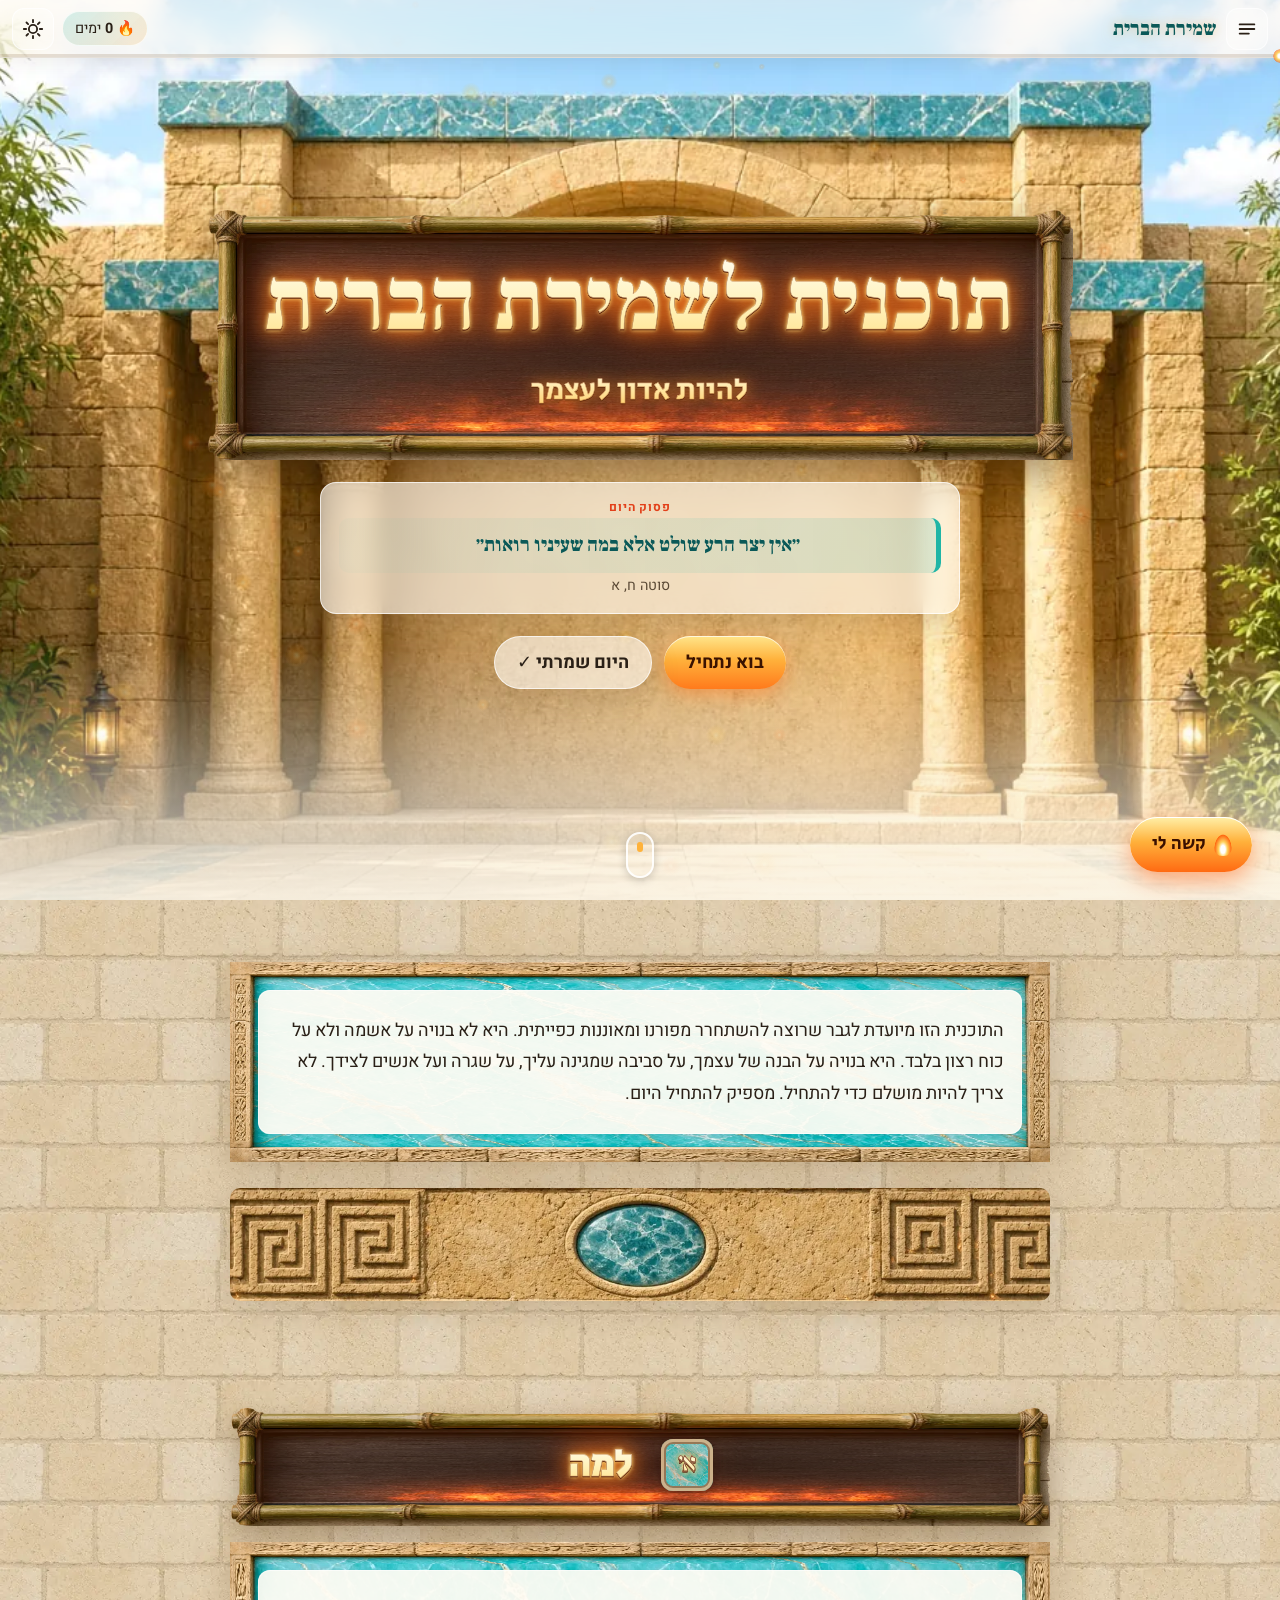
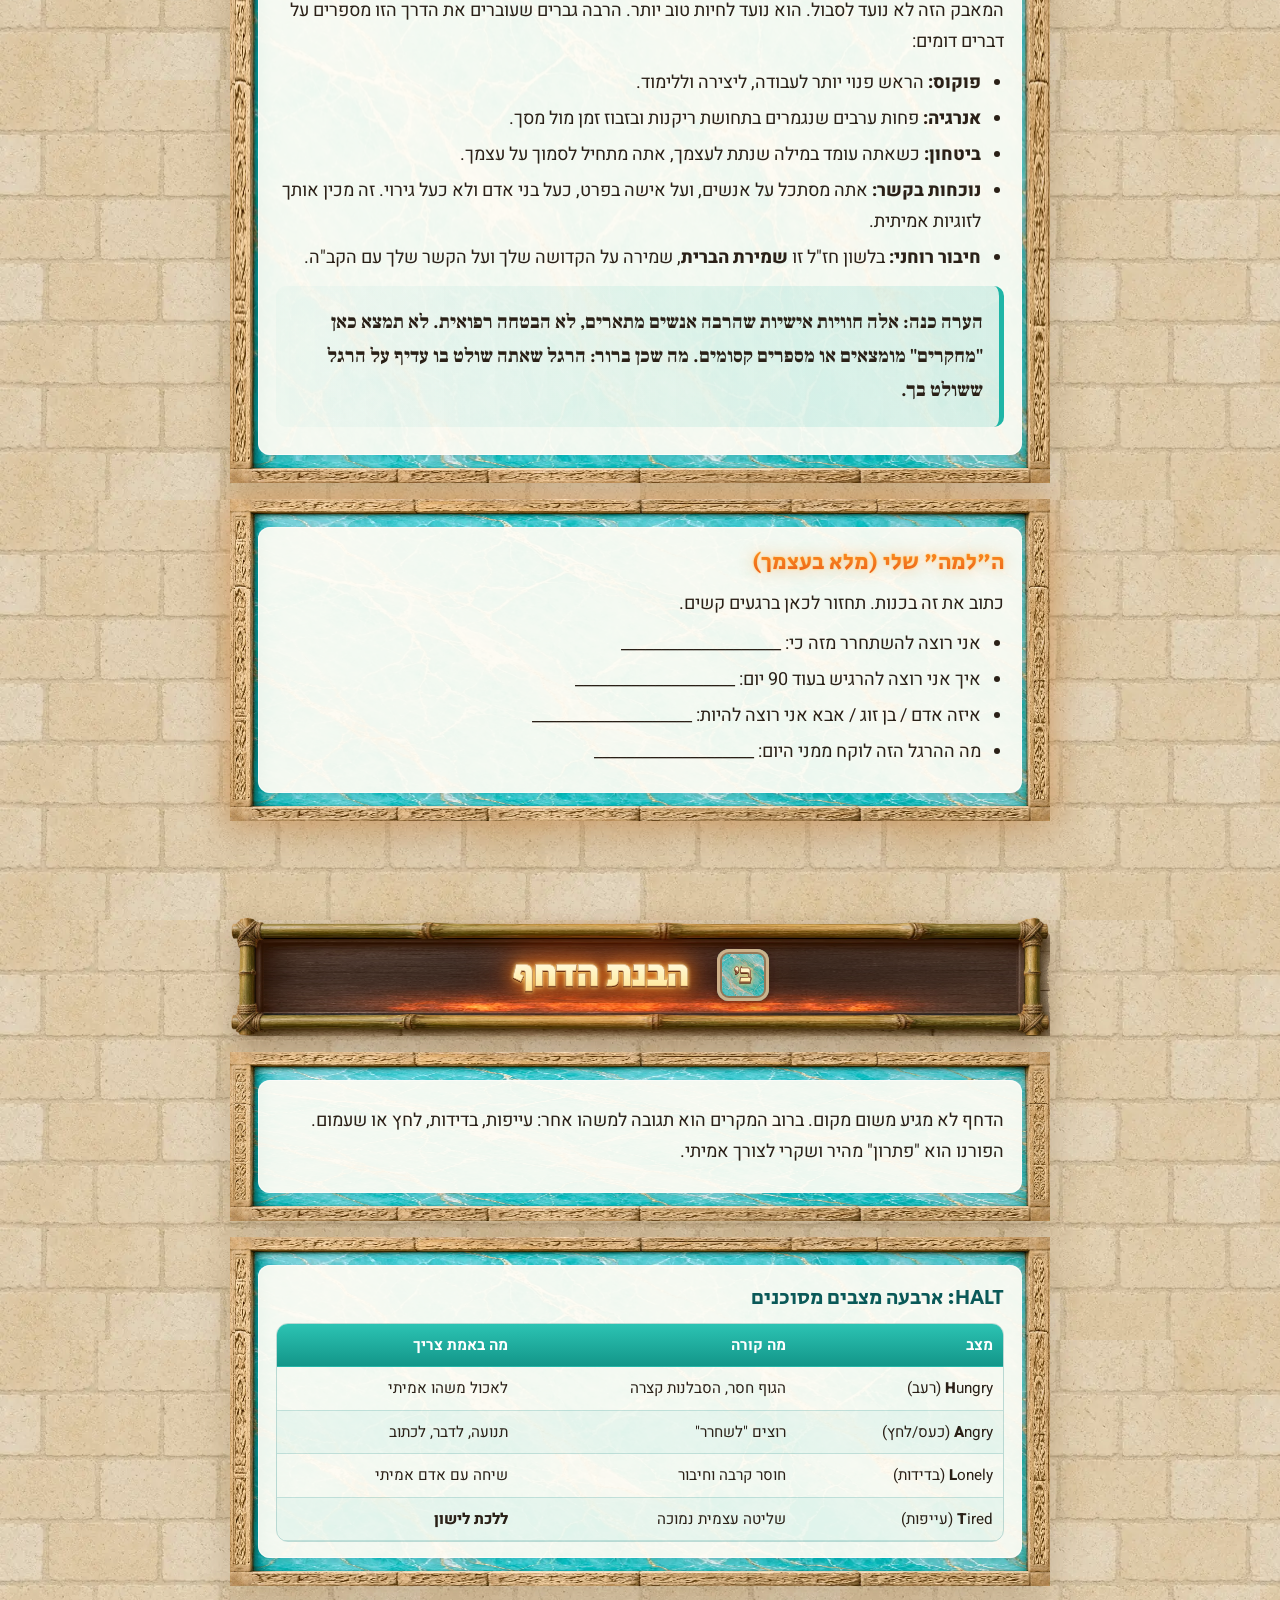
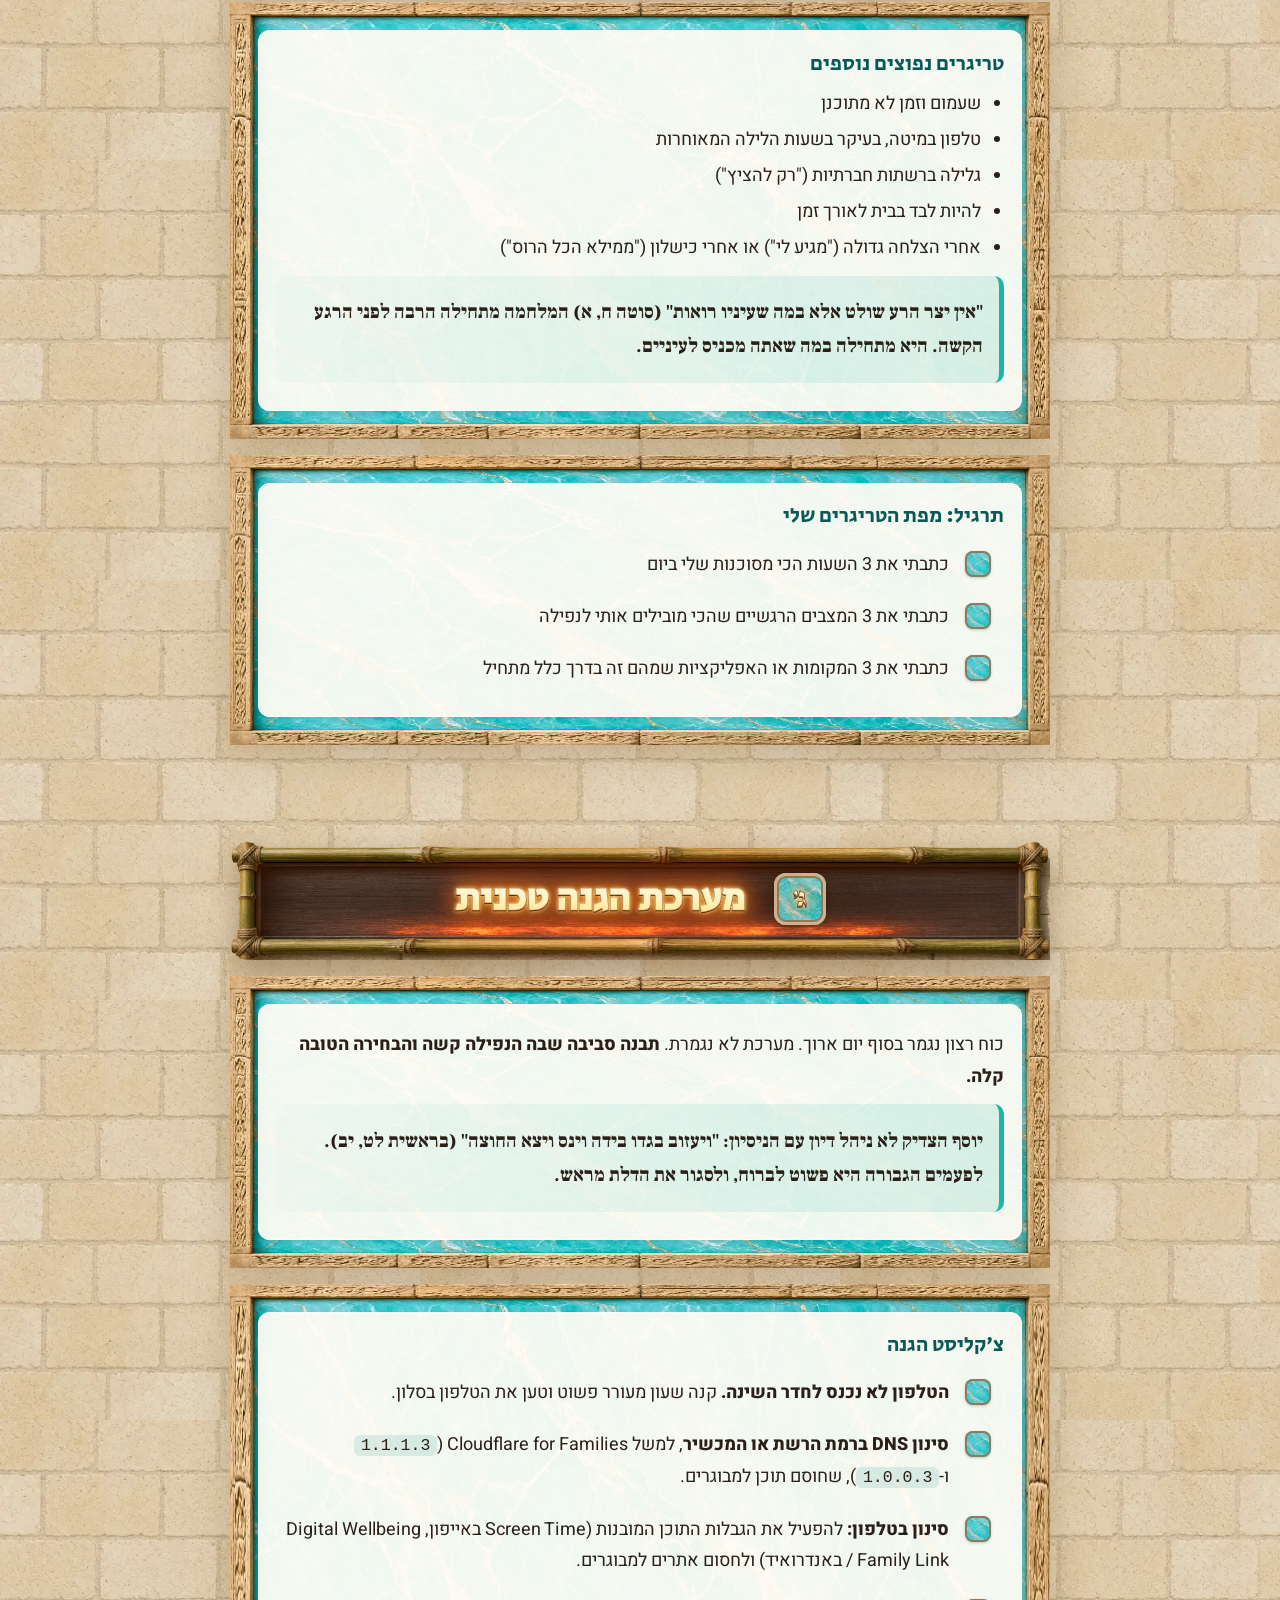
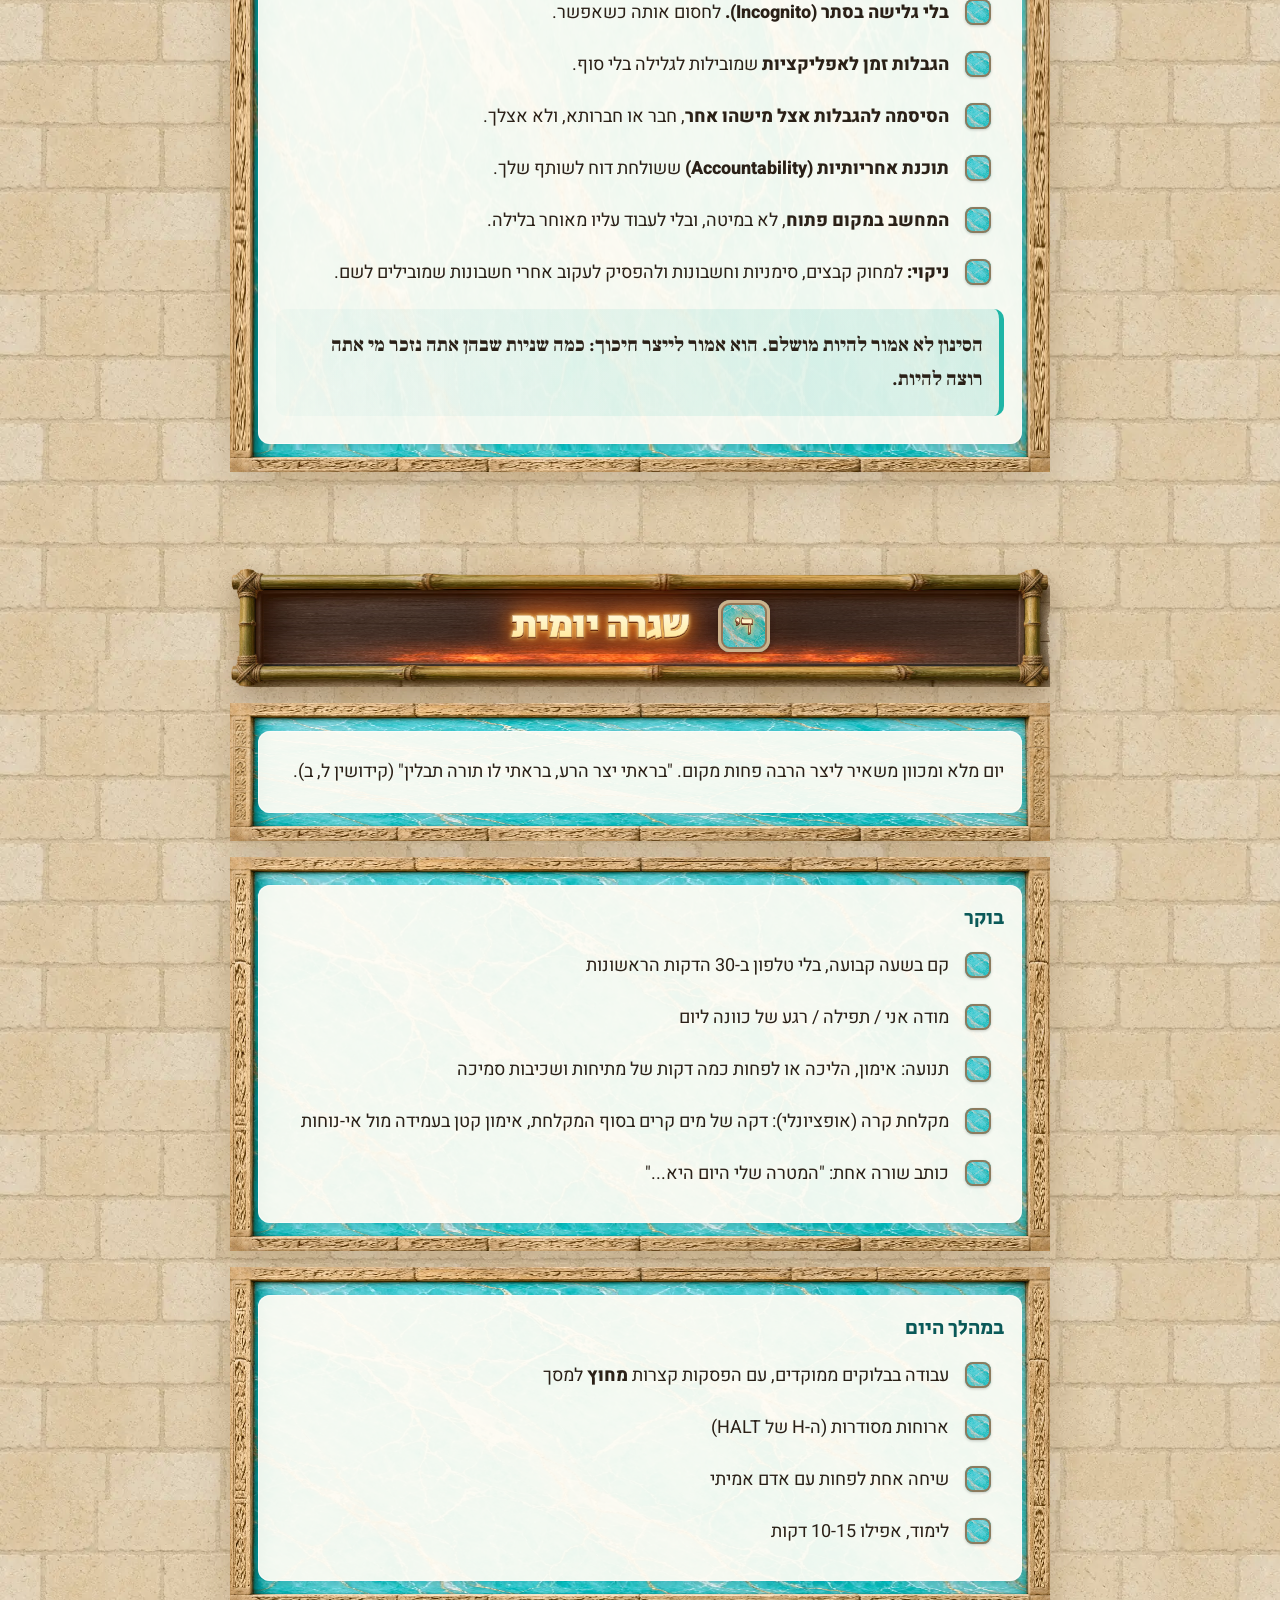
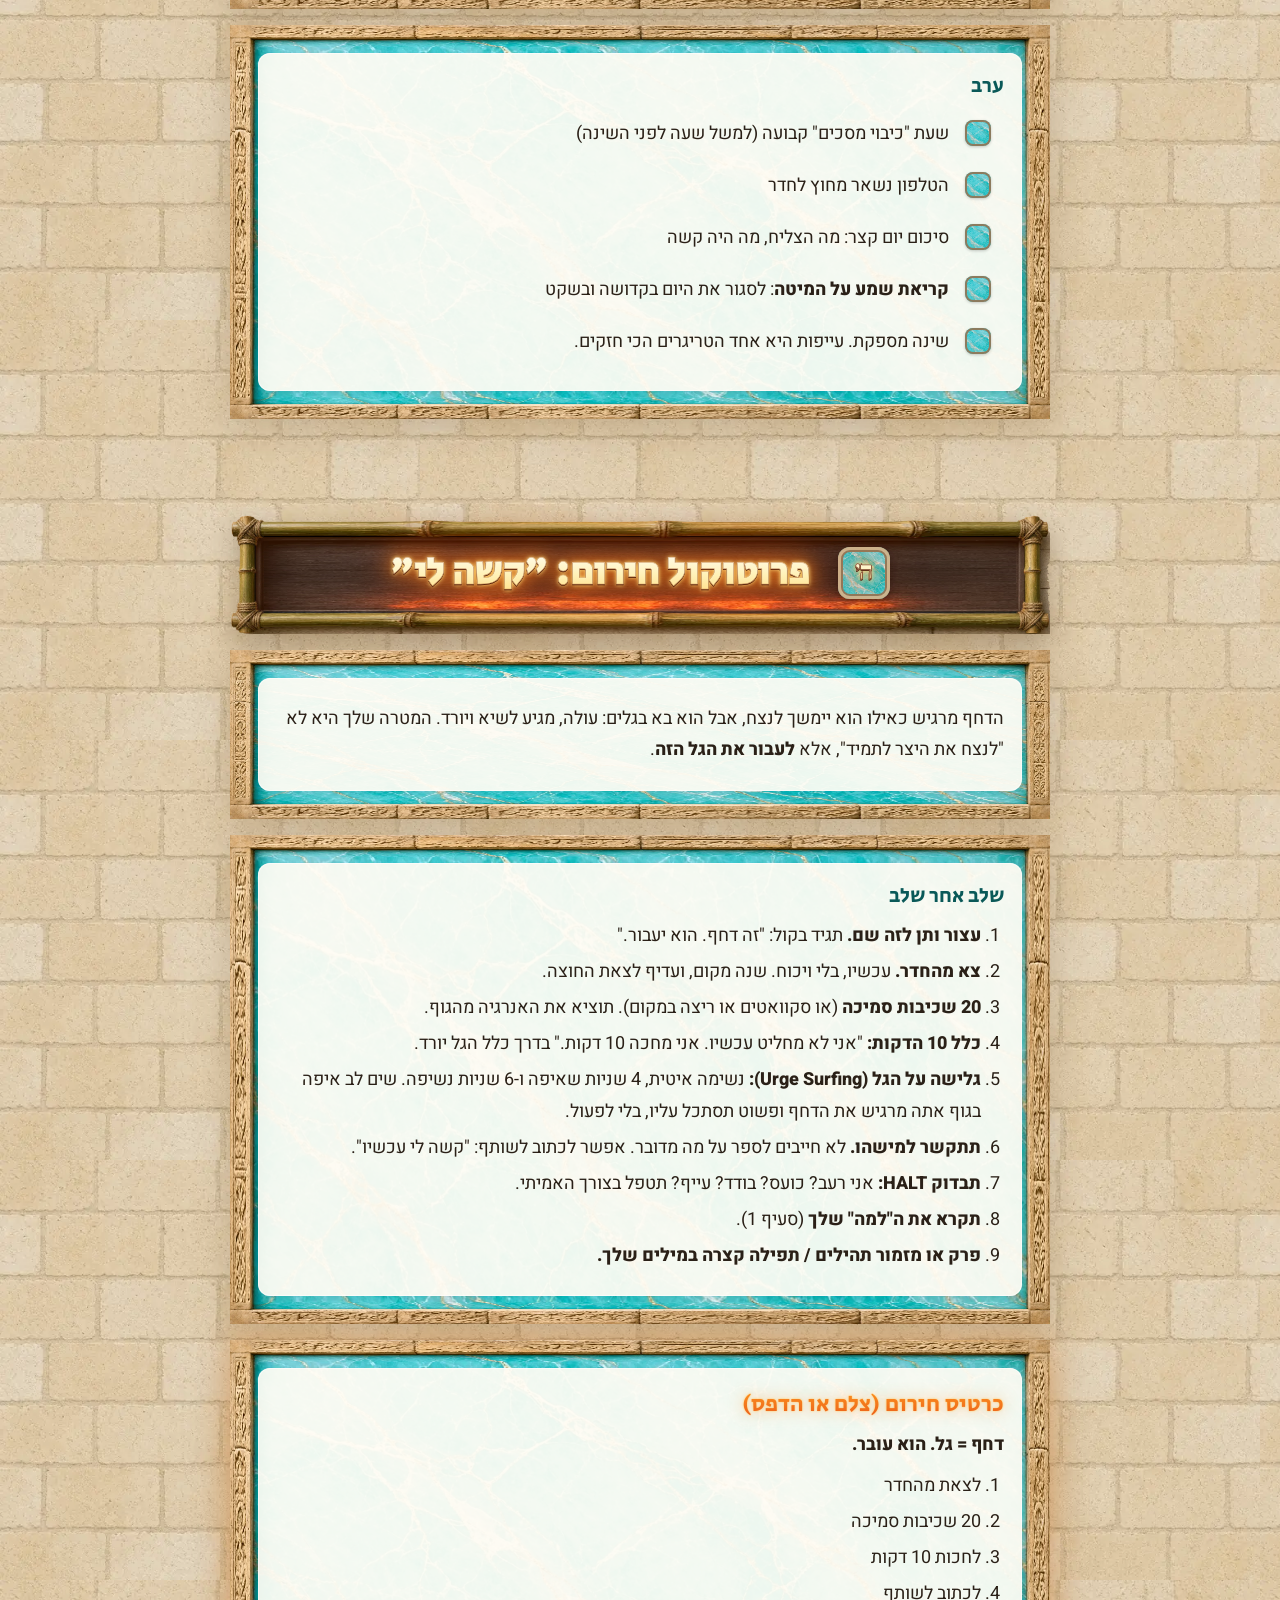
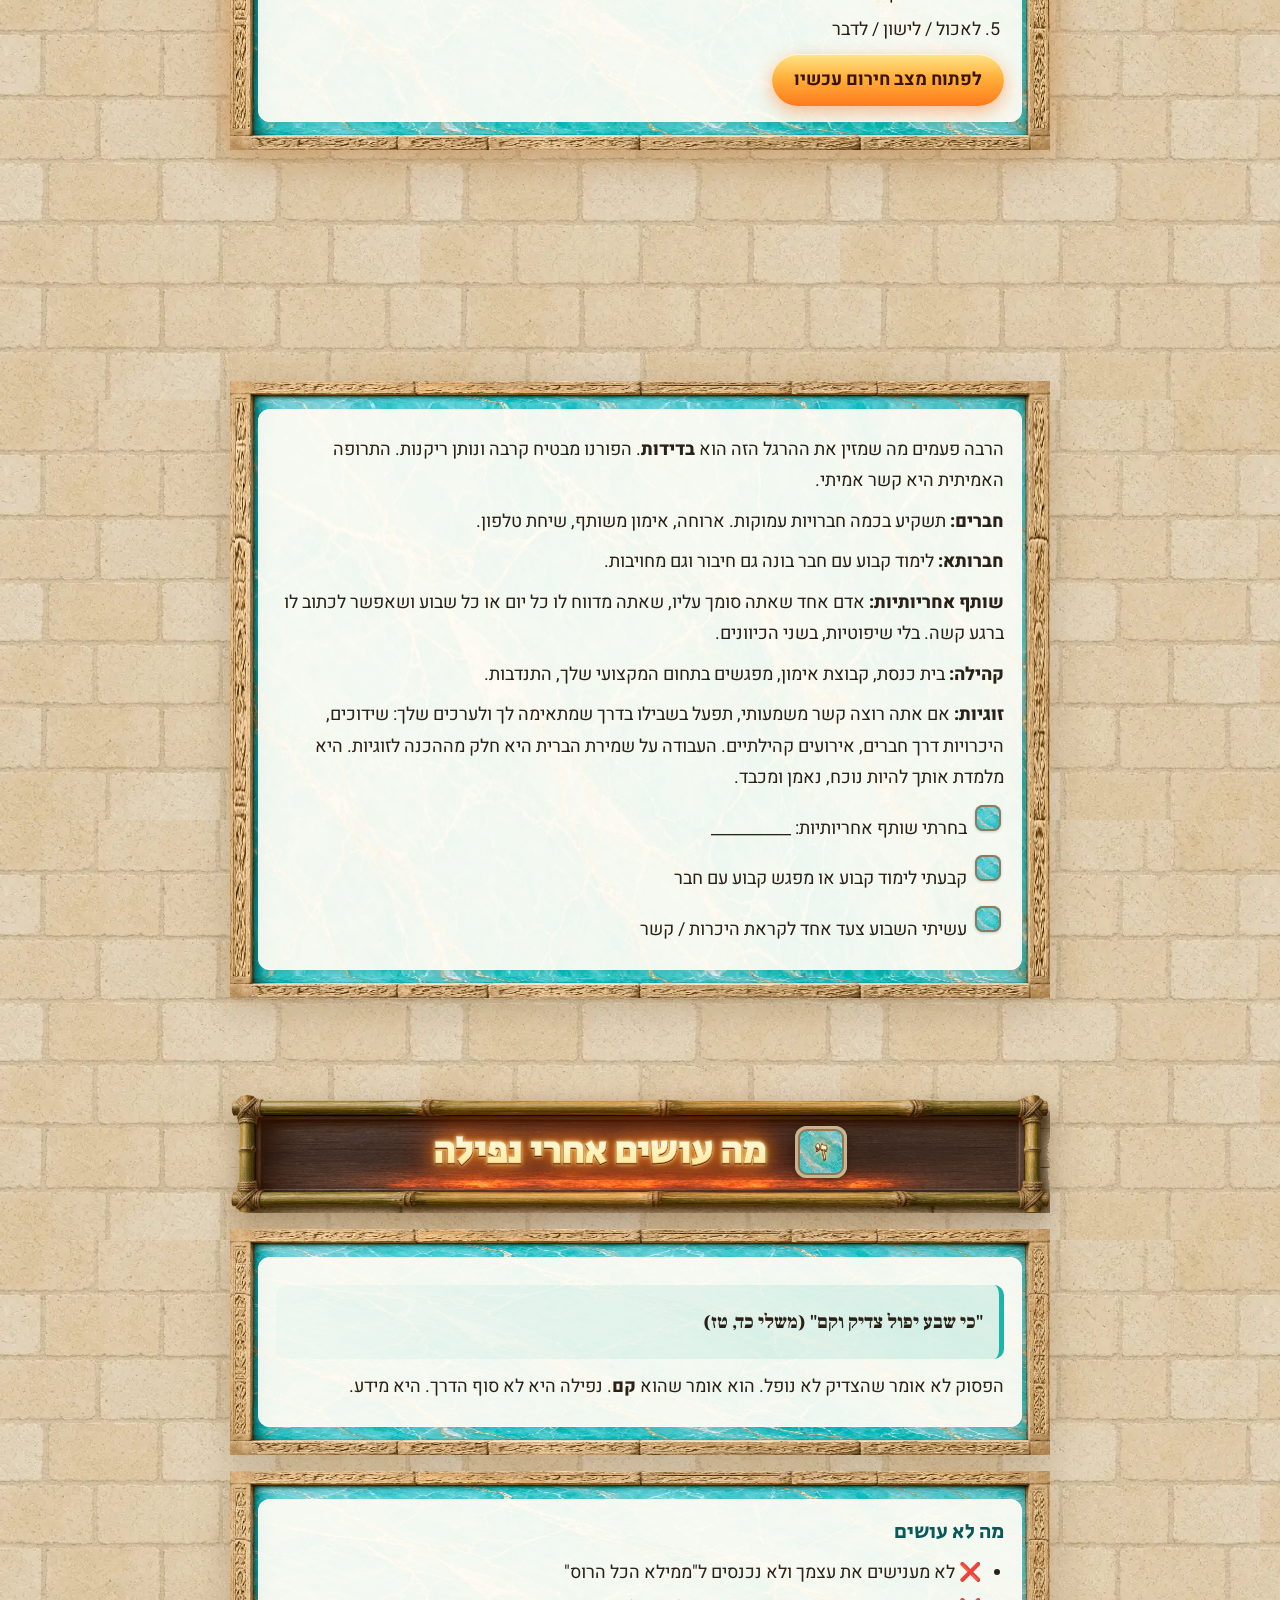
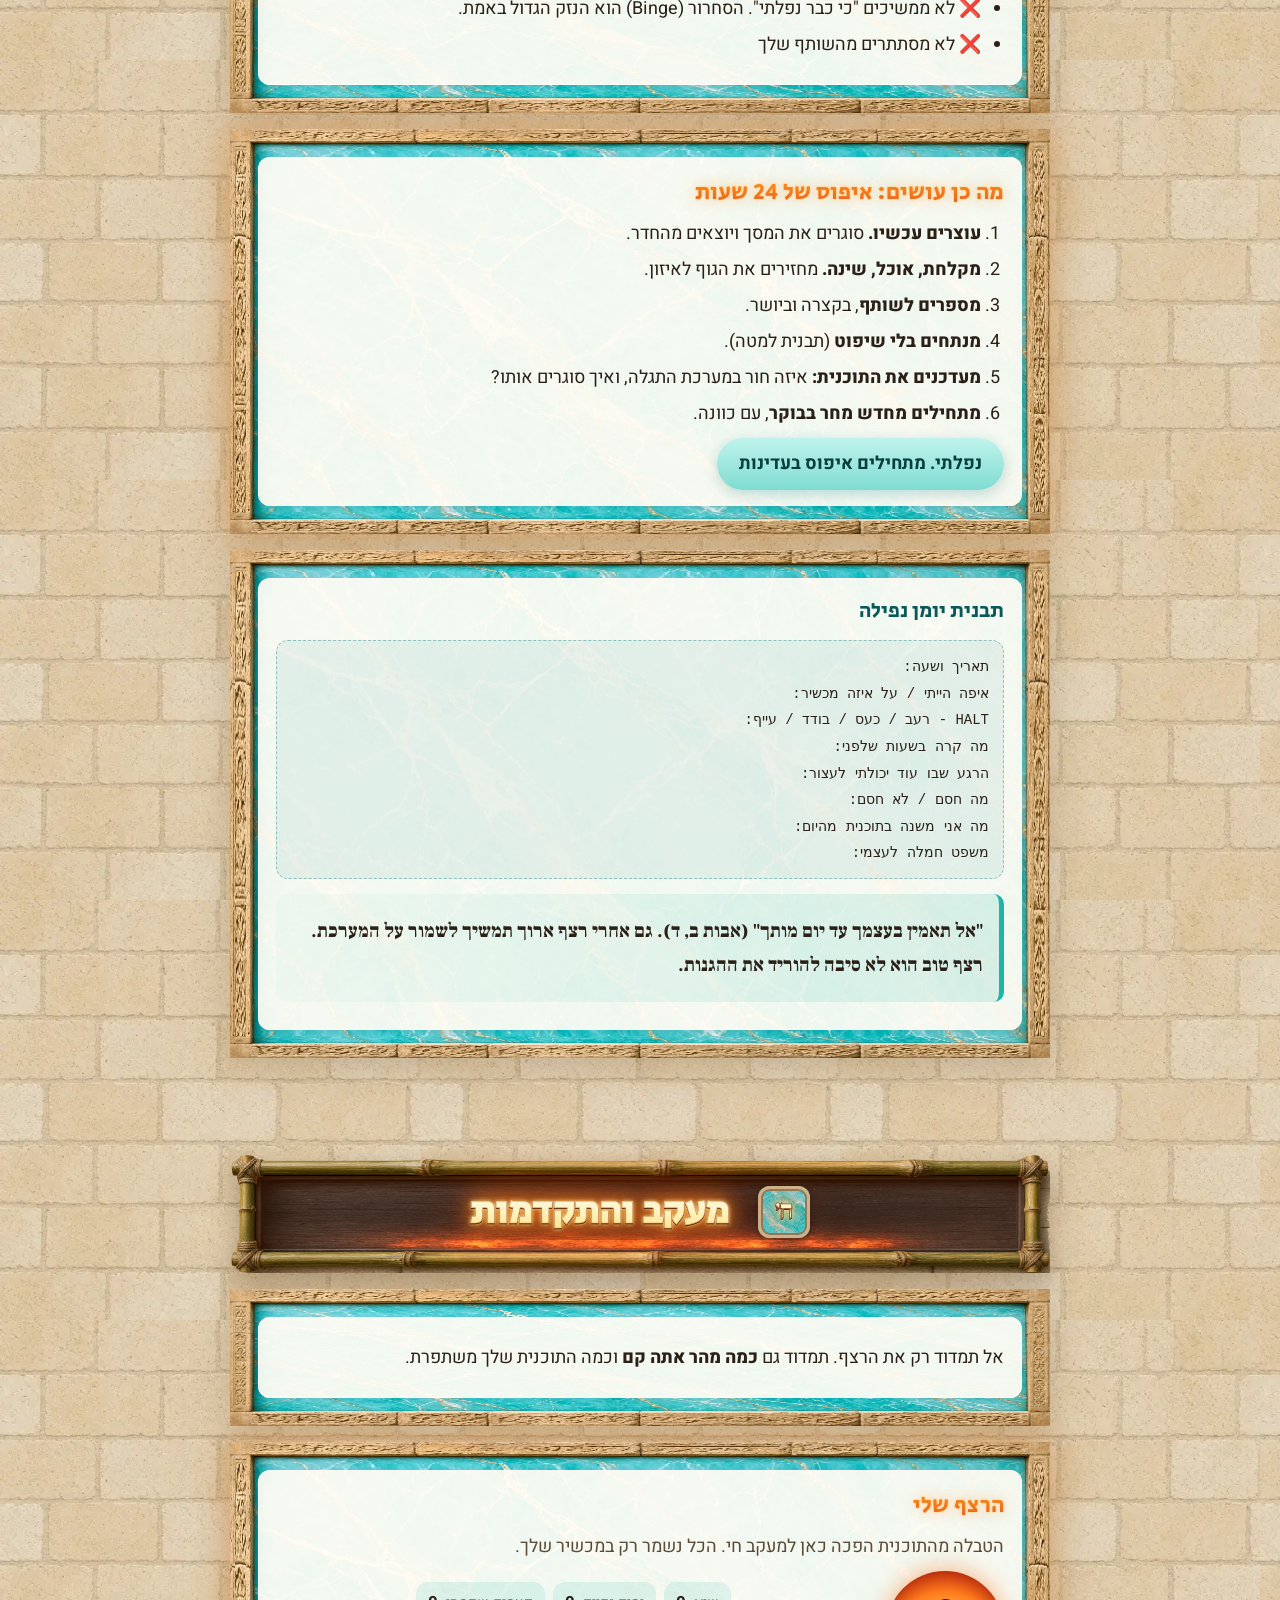
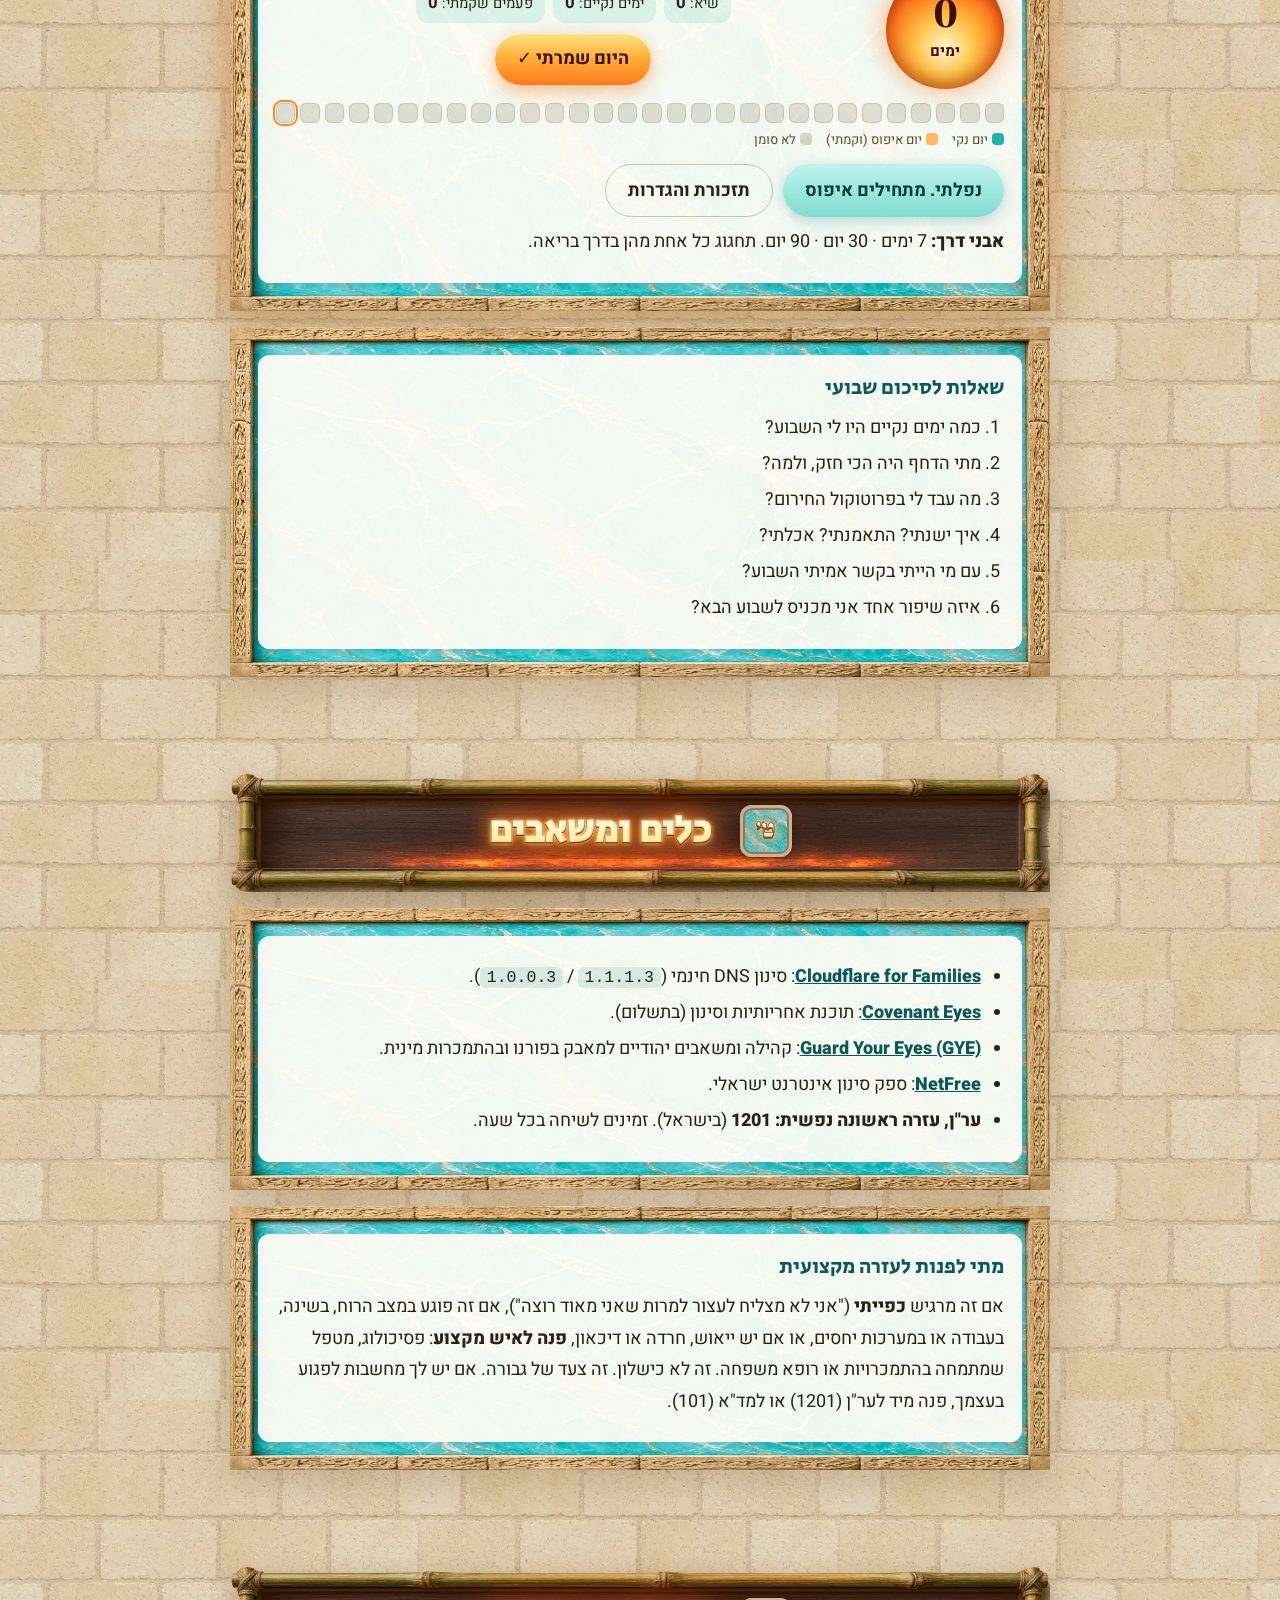
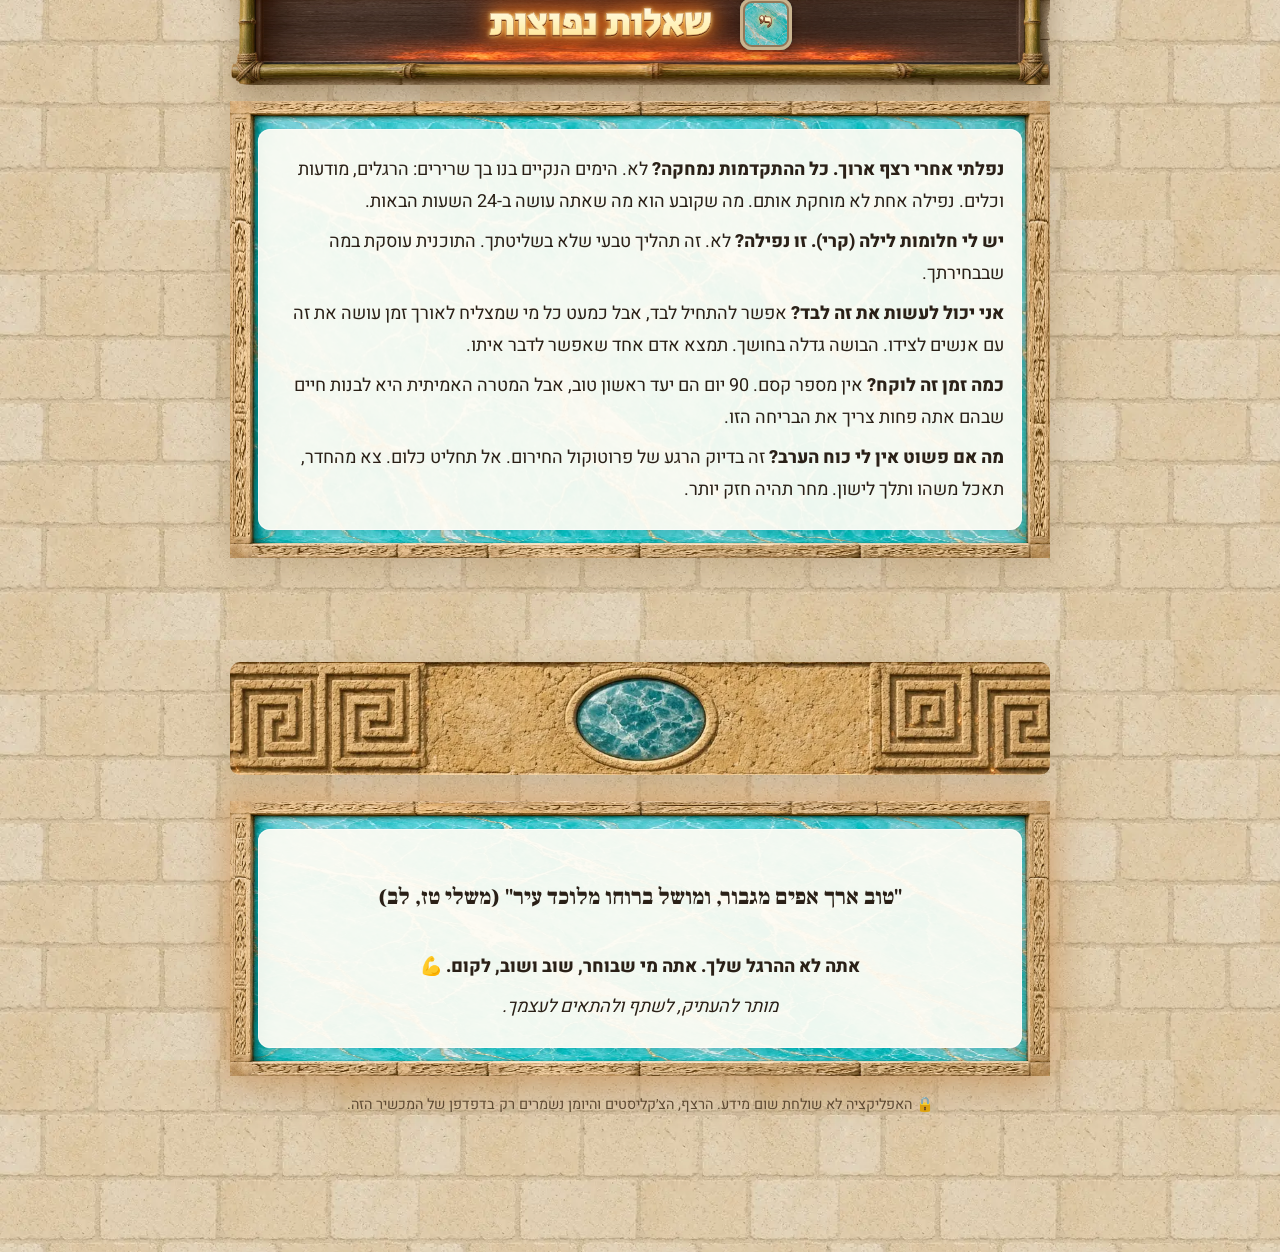
==== index.html @ 6c9abcd0 "Initial commit: plan and scroll app" ====
<!doctype html>
<html lang="he" dir="rtl" data-theme="light">
<head>
<meta charset="utf-8">
<meta name="viewport" content="width=device-width, initial-scale=1, viewport-fit=cover">
<title>שמירת הברית · להיות אדון לעצמך</title>
<meta name="description" content="תוכנית מעשית וחיובית לשמירת הברית: הבנת הדחף, הגנה טכנית, שגרה, פרוטוקול חירום, מעקב רצף. הכל נשמר רק במכשיר שלך.">
<meta name="theme-color" content="#1fb5a6">
<link rel="manifest" href="manifest.json">
<link rel="icon" type="image/png" sizes="192x192" href="assets/icons/icon-192.png">
<link rel="apple-touch-icon" href="assets/icons/icon-180.png">
<meta name="apple-mobile-web-app-capable" content="yes">
<meta name="apple-mobile-web-app-title" content="שמירת הברית">
<link rel="preload" href="assets/fonts/frank-ruhl-900.woff2" as="font" type="font/woff2" crossorigin>
<link rel="preload" href="assets/fonts/heebo-var.woff2" as="font" type="font/woff2" crossorigin>
<link rel="preload" as="image" href="assets/img/hero-portrait.webp" media="(max-width: 700px)">
<link rel="preload" as="image" href="assets/img/hero-1920.webp" media="(min-width: 701px)">
<link rel="stylesheet" href="css/app.css">
</head>
<body>
<a class="skip" href="#main">דלג לתוכן</a>

<header class="topbar" role="banner">
  <button class="icon-btn" id="menu-btn" aria-label="פתח ניווט פרקים" aria-controls="drawer" aria-expanded="false">
    <svg viewBox="0 0 24 24" aria-hidden="true"><path d="M4 7h16M4 12h16M4 17h10"/></svg>
  </button>
  <a class="brand" href="#top"><span class="ember">שמירת הברית</span></a>
  <div class="top-actions">
    <span class="streak-pill" id="streak-pill" title="הרצף הנוכחי"><span aria-hidden="true">🔥</span> <b id="streak-mini">0</b> <span>ימים</span></span>
    <button class="icon-btn" id="theme-btn" aria-label="החלף מצב תאורה">
      <svg viewBox="0 0 24 24" aria-hidden="true"><circle cx="12" cy="12" r="4.5"/><path d="M12 2v2.5M12 19.5V22M2 12h2.5M19.5 12H22M4.9 4.9l1.8 1.8M17.3 17.3l1.8 1.8M4.9 19.1l1.8-1.8M17.3 6.7l1.8-1.8"/></svg>
    </button>
  </div>
  <div class="fuse" aria-hidden="true"><div class="fuse-fill" id="fuse"><span class="spark"></span></div></div>
</header>

<nav class="drawer" id="drawer" aria-label="פרקי התוכנית" hidden>
  <div class="drawer-panel">
    <div class="drawer-head">
      <h2 class="ember">פרקי התוכנית</h2>
      <button class="icon-btn" id="drawer-close" aria-label="סגור ניווט"><svg viewBox="0 0 24 24" aria-hidden="true"><path d="M6 6l12 12M18 6L6 18"/></svg></button>
    </div>
    <ol class="nav-list">
<li><a href="#ch-1" data-nav="1"><span class="nav-num">א׳</span>למה</a></li>
<li><a href="#ch-2" data-nav="2"><span class="nav-num">ב׳</span>הבנת הדחף</a></li>
<li><a href="#ch-3" data-nav="3"><span class="nav-num">ג׳</span>מערכת הגנה טכנית</a></li>
<li><a href="#ch-4" data-nav="4"><span class="nav-num">ד׳</span>שגרה יומית</a></li>
<li><a href="#ch-5" data-nav="5"><span class="nav-num">ה׳</span>פרוטוקול חירום: &quot;קשה לי&quot;</a></li>
<li><a href="#ch-6" data-nav="6"><span class="nav-num">ו׳</span>קשר וחברה</a></li>
<li><a href="#ch-7" data-nav="7"><span class="nav-num">ז׳</span>מה עושים אחרי נפילה</a></li>
<li><a href="#ch-8" data-nav="8"><span class="nav-num">ח׳</span>מעקב והתקדמות</a></li>
<li><a href="#ch-9" data-nav="9"><span class="nav-num">ט׳</span>כלים ומשאבים</a></li>
<li><a href="#ch-10" data-nav="10"><span class="nav-num">י׳</span>שאלות נפוצות</a></li>
    </ol>
    <div class="drawer-foot">
      <a href="#ch-8" class="btn btn-soft">למעקב הרצף</a>
      <button class="btn btn-ghost" id="settings-btn">הגדרות ופרטיות</button>
    </div>
  </div>
</nav>

<main id="main">
<section class="hero" id="top" aria-label="פתיחה">
  <div class="hero-bg" id="hero-bg" aria-hidden="true">
    <picture>
      <source media="(max-width: 700px)" srcset="assets/img/hero-portrait.webp">
      <source media="(max-width: 1400px)" srcset="assets/img/hero-1280.webp">
      <img src="assets/img/hero-1920.webp" alt="" width="1920" height="1080" fetchpriority="high">
    </picture>
  </div>
  <canvas id="embers" aria-hidden="true"></canvas>
  <div class="hero-content">
    <div class="plaque">
      <h1><span class="ember hero-title">תוכנית לשמירת הברית</span></h1>
      <p class="hero-sub"><span class="ember gold">להיות אדון לעצמך</span></p>
    </div>
    <figure class="hero-verse" id="daily-verse" aria-live="polite">
      <blockquote></blockquote><figcaption></figcaption>
    </figure>
    <div class="hero-cta">
      <a class="btn btn-ember" href="#intro">בוא נתחיל</a>
      <button class="btn btn-glass" data-checkin>היום שמרתי ✓</button>
    </div>
  </div>
  <a class="scroll-cue" href="#intro" aria-label="גלול לתוכן"><span></span></a>
</section>

<section class="chapter intro" id="intro" aria-label="הקדמה">
  <div class="card reveal"><div class="card-inner lead"><p>התוכנית הזו מיועדת לגבר שרוצה להשתחרר מפורנו ומאוננות כפייתית. היא לא בנויה על אשמה ולא על כוח רצון בלבד. היא בנויה על הבנה של עצמך, על סביבה שמגינה עליך, על שגרה ועל אנשים לצידך.
לא צריך להיות מושלם כדי להתחיל. מספיק להתחיל היום.</p>
</div></div>
  <img class="divider reveal" src="assets/img/divider.webp" alt="" width="1200" height="165" loading="lazy">
</section>

<section class="chapter" id="ch-1" aria-labelledby="ch-1-t" data-chapter="1">
<h2 class="bamboo reveal" id="ch-1-t"><span class="num" aria-hidden="true"><span class="ember ">א׳</span></span><span class="sr-only">פרק 1: </span><span class="ember title">למה</span></h2>
<div class="card reveal"><div class="card-inner"><p>המאבק הזה לא נועד לסבול. הוא נועד לחיות טוב יותר. הרבה גברים שעוברים את הדרך הזו מספרים על דברים דומים:</p>
<ul>
<li><strong>פוקוס:</strong> הראש פנוי יותר לעבודה, ליצירה וללימוד.</li>
<li><strong>אנרגיה:</strong> פחות ערבים שנגמרים בתחושת ריקנות ובזבוז זמן מול מסך.</li>
<li><strong>ביטחון:</strong> כשאתה עומד במילה שנתת לעצמך, אתה מתחיל לסמוך על עצמך.</li>
<li><strong>נוכחות בקשר:</strong> אתה מסתכל על אנשים, ועל אישה בפרט, כעל בני אדם ולא כעל גירוי. זה מכין אותך לזוגיות אמיתית.</li>
<li><strong>חיבור רוחני:</strong> בלשון חז&quot;ל זו <strong>שמירת הברית</strong>, שמירה על הקדושה שלך ועל הקשר שלך עם הקב&quot;ה.</li>
</ul>
<blockquote>
<p>הערה כנה: אלה חוויות אישיות שהרבה אנשים מתארים, לא הבטחה רפואית. לא תמצא כאן &quot;מחקרים&quot; מומצאים או מספרים קסומים. מה שכן ברור: הרגל שאתה שולט בו עדיף על הרגל ששולט בך.</p>
</blockquote>
</div></div>
<div class="card reveal key" id=card-why><div class="card-inner"><h3><span class="ember card-title">ה&quot;למה&quot; שלי (מלא בעצמך)</span></h3><p>כתוב את זה בכנות. תחזור לכאן ברגעים קשים.</p>
<ul>
<li>אני רוצה להשתחרר מזה כי: ____________________</li>
<li>איך אני רוצה להרגיש בעוד 90 יום: ____________________</li>
<li>איזה אדם / בן זוג / אבא אני רוצה להיות: ____________________</li>
<li>מה ההרגל הזה לוקח ממני היום: ____________________</li>
</ul>
</div></div>
</section>
<section class="chapter" id="ch-2" aria-labelledby="ch-2-t" data-chapter="2">
<h2 class="bamboo reveal" id="ch-2-t"><span class="num" aria-hidden="true"><span class="ember ">ב׳</span></span><span class="sr-only">פרק 2: </span><span class="ember title">הבנת הדחף</span></h2>
<div class="card reveal"><div class="card-inner"><p>הדחף לא מגיע משום מקום. ברוב המקרים הוא תגובה למשהו אחר: עייפות, בדידות, לחץ או שעמום. הפורנו הוא &quot;פתרון&quot; מהיר ושקרי לצורך אמיתי.</p>
</div></div>
<div class="card reveal"><div class="card-inner"><h3>HALT: ארבעה מצבים מסוכנים</h3><div class="table-wrap"><table>
<thead>
<tr>
<th>מצב</th>
<th>מה קורה</th>
<th>מה באמת צריך</th>
</tr>
</thead>
<tbody>
<tr>
<td><strong>H</strong>ungry (רעב)</td>
<td>הגוף חסר, הסבלנות קצרה</td>
<td>לאכול משהו אמיתי</td>
</tr>
<tr>
<td><strong>A</strong>ngry (כעס/לחץ)</td>
<td>רוצים &quot;לשחרר&quot;</td>
<td>תנועה, לדבר, לכתוב</td>
</tr>
<tr>
<td><strong>L</strong>onely (בדידות)</td>
<td>חוסר קרבה וחיבור</td>
<td>שיחה עם אדם אמיתי</td>
</tr>
<tr>
<td><strong>T</strong>ired (עייפות)</td>
<td>שליטה עצמית נמוכה</td>
<td><strong>ללכת לישון</strong></td>
</tr>
</tbody>
</table></div>
</div></div>
<div class="card reveal"><div class="card-inner"><h3>טריגרים נפוצים נוספים</h3><ul>
<li>שעמום וזמן לא מתוכנן</li>
<li>טלפון במיטה, בעיקר בשעות הלילה המאוחרות</li>
<li>גלילה ברשתות חברתיות (&quot;רק להציץ&quot;)</li>
<li>להיות לבד בבית לאורך זמן</li>
<li>אחרי הצלחה גדולה (&quot;מגיע לי&quot;) או אחרי כישלון (&quot;ממילא הכל הרוס&quot;)</li>
</ul>
<blockquote>
<p>&quot;אין יצר הרע שולט אלא במה שעיניו רואות&quot; (סוטה ח, א)
המלחמה מתחילה הרבה לפני הרגע הקשה. היא מתחילה במה שאתה מכניס לעיניים.</p>
</blockquote>
</div></div>
<div class="card reveal"><div class="card-inner"><h3>תרגיל: מפת הטריגרים שלי</h3><ul class="contains-task-list">
<li class="task-list-item"><label><input class="task-list-item-checkbox" type="checkbox" data-check="s2c3-1"><span>כתבתי את 3 השעות הכי מסוכנות שלי ביום</span></label></li>
<li class="task-list-item"><label><input class="task-list-item-checkbox" type="checkbox" data-check="s2c3-2"><span>כתבתי את 3 המצבים הרגשיים שהכי מובילים אותי לנפילה</span></label></li>
<li class="task-list-item"><label><input class="task-list-item-checkbox" type="checkbox" data-check="s2c3-3"><span>כתבתי את 3 המקומות או האפליקציות שמהם זה בדרך כלל מתחיל</span></label></li>
</ul>
</div></div>
</section>
<section class="chapter" id="ch-3" aria-labelledby="ch-3-t" data-chapter="3">
<h2 class="bamboo reveal" id="ch-3-t"><span class="num" aria-hidden="true"><span class="ember ">ג׳</span></span><span class="sr-only">פרק 3: </span><span class="ember title">מערכת הגנה טכנית</span></h2>
<div class="card reveal"><div class="card-inner"><p>כוח רצון נגמר בסוף יום ארוך. מערכת לא נגמרת. <strong>תבנה סביבה שבה הנפילה קשה והבחירה הטובה קלה.</strong></p>
<blockquote>
<p>יוסף הצדיק לא ניהל דיון עם הניסיון: &quot;ויעזוב בגדו בידה וינס ויצא החוצה&quot; (בראשית לט, יב). לפעמים הגבורה היא פשוט לברוח, ולסגור את הדלת מראש.</p>
</blockquote>
</div></div>
<div class="card reveal"><div class="card-inner"><h3>צ&#x27;קליסט הגנה</h3><ul class="contains-task-list">
<li class="task-list-item"><label><input class="task-list-item-checkbox" type="checkbox" data-check="s3c1-1"><span><strong>הטלפון לא נכנס לחדר השינה.</strong> קנה שעון מעורר פשוט וטען את הטלפון בסלון.</span></label></li>
<li class="task-list-item"><label><input class="task-list-item-checkbox" type="checkbox" data-check="s3c1-2"><span><strong>סינון DNS ברמת הרשת או המכשיר</strong>, למשל Cloudflare for Families (<code>1.1.1.3</code> ו-<code>1.0.0.3</code>), שחוסם תוכן למבוגרים.</span></label></li>
<li class="task-list-item"><label><input class="task-list-item-checkbox" type="checkbox" data-check="s3c1-3"><span><strong>סינון בטלפון:</strong> להפעיל את הגבלות התוכן המובנות (Screen Time באייפון, Digital Wellbeing / Family Link באנדרואיד) ולחסום אתרים למבוגרים.</span></label></li>
<li class="task-list-item"><label><input class="task-list-item-checkbox" type="checkbox" data-check="s3c1-4"><span><strong>בלי גלישה בסתר (Incognito).</strong> לחסום אותה כשאפשר.</span></label></li>
<li class="task-list-item"><label><input class="task-list-item-checkbox" type="checkbox" data-check="s3c1-5"><span><strong>הגבלות זמן לאפליקציות</strong> שמובילות לגלילה בלי סוף.</span></label></li>
<li class="task-list-item"><label><input class="task-list-item-checkbox" type="checkbox" data-check="s3c1-6"><span><strong>הסיסמה להגבלות אצל מישהו אחר</strong>, חבר או חברותא, ולא אצלך.</span></label></li>
<li class="task-list-item"><label><input class="task-list-item-checkbox" type="checkbox" data-check="s3c1-7"><span><strong>תוכנת אחריותיות (Accountability)</strong> ששולחת דוח לשותף שלך.</span></label></li>
<li class="task-list-item"><label><input class="task-list-item-checkbox" type="checkbox" data-check="s3c1-8"><span><strong>המחשב במקום פתוח</strong>, לא במיטה, ובלי לעבוד עליו מאוחר בלילה.</span></label></li>
<li class="task-list-item"><label><input class="task-list-item-checkbox" type="checkbox" data-check="s3c1-9"><span><strong>ניקוי:</strong> למחוק קבצים, סימניות וחשבונות ולהפסיק לעקוב אחרי חשבונות שמובילים לשם.</span></label></li>
</ul>
<blockquote>
<p>הסינון לא אמור להיות מושלם. הוא אמור לייצר <strong>חיכוך</strong>: כמה שניות שבהן אתה נזכר מי אתה רוצה להיות.</p>
</blockquote>
</div></div>
</section>
<section class="chapter" id="ch-4" aria-labelledby="ch-4-t" data-chapter="4">
<h2 class="bamboo reveal" id="ch-4-t"><span class="num" aria-hidden="true"><span class="ember ">ד׳</span></span><span class="sr-only">פרק 4: </span><span class="ember title">שגרה יומית</span></h2>
<div class="card reveal"><div class="card-inner"><p>יום מלא ומכוון משאיר ליצר הרבה פחות מקום. &quot;בראתי יצר הרע, בראתי לו תורה תבלין&quot; (קידושין ל, ב).</p>
</div></div>
<div class="card reveal"><div class="card-inner"><h3>בוקר</h3><ul class="contains-task-list">
<li class="task-list-item"><label><input class="task-list-item-checkbox" type="checkbox" data-check="s4c1-1"><span>קם בשעה קבועה, בלי טלפון ב-30 הדקות הראשונות</span></label></li>
<li class="task-list-item"><label><input class="task-list-item-checkbox" type="checkbox" data-check="s4c1-2"><span>מודה אני / תפילה / רגע של כוונה ליום</span></label></li>
<li class="task-list-item"><label><input class="task-list-item-checkbox" type="checkbox" data-check="s4c1-3"><span>תנועה: אימון, הליכה או לפחות כמה דקות של מתיחות ושכיבות סמיכה</span></label></li>
<li class="task-list-item"><label><input class="task-list-item-checkbox" type="checkbox" data-check="s4c1-4"><span>מקלחת קרה (אופציונלי): דקה של מים קרים בסוף המקלחת, אימון קטן בעמידה מול אי-נוחות</span></label></li>
<li class="task-list-item"><label><input class="task-list-item-checkbox" type="checkbox" data-check="s4c1-5"><span>כותב שורה אחת: &quot;המטרה שלי היום היא...&quot;</span></label></li>
</ul>
</div></div>
<div class="card reveal"><div class="card-inner"><h3>במהלך היום</h3><ul class="contains-task-list">
<li class="task-list-item"><label><input class="task-list-item-checkbox" type="checkbox" data-check="s4c2-1"><span>עבודה בבלוקים ממוקדים, עם הפסקות קצרות <strong>מחוץ</strong> למסך</span></label></li>
<li class="task-list-item"><label><input class="task-list-item-checkbox" type="checkbox" data-check="s4c2-2"><span>ארוחות מסודרות (ה-H של HALT)</span></label></li>
<li class="task-list-item"><label><input class="task-list-item-checkbox" type="checkbox" data-check="s4c2-3"><span>שיחה אחת לפחות עם אדם אמיתי</span></label></li>
<li class="task-list-item"><label><input class="task-list-item-checkbox" type="checkbox" data-check="s4c2-4"><span>לימוד, אפילו 10-15 דקות</span></label></li>
</ul>
</div></div>
<div class="card reveal"><div class="card-inner"><h3>ערב</h3><ul class="contains-task-list">
<li class="task-list-item"><label><input class="task-list-item-checkbox" type="checkbox" data-check="s4c3-1"><span>שעת &quot;כיבוי מסכים&quot; קבועה (למשל שעה לפני השינה)</span></label></li>
<li class="task-list-item"><label><input class="task-list-item-checkbox" type="checkbox" data-check="s4c3-2"><span>הטלפון נשאר מחוץ לחדר</span></label></li>
<li class="task-list-item"><label><input class="task-list-item-checkbox" type="checkbox" data-check="s4c3-3"><span>סיכום יום קצר: מה הצליח, מה היה קשה</span></label></li>
<li class="task-list-item"><label><input class="task-list-item-checkbox" type="checkbox" data-check="s4c3-4"><span><strong>קריאת שמע על המיטה</strong>: לסגור את היום בקדושה ובשקט</span></label></li>
<li class="task-list-item"><label><input class="task-list-item-checkbox" type="checkbox" data-check="s4c3-5"><span>שינה מספקת. עייפות היא אחד הטריגרים הכי חזקים.</span></label></li>
</ul>
</div></div>
</section>
<section class="chapter" id="ch-5" aria-labelledby="ch-5-t" data-chapter="5">
<h2 class="bamboo reveal" id="ch-5-t"><span class="num" aria-hidden="true"><span class="ember ">ה׳</span></span><span class="sr-only">פרק 5: </span><span class="ember title">פרוטוקול חירום: &quot;קשה לי&quot;</span></h2>
<div class="card reveal"><div class="card-inner"><p>הדחף מרגיש כאילו הוא יימשך לנצח, אבל הוא בא בגלים: עולה, מגיע לשיא ויורד. המטרה שלך היא לא &quot;לנצח את היצר לתמיד&quot;, אלא <strong>לעבור את הגל הזה</strong>.</p>
</div></div>
<div class="card reveal"><div class="card-inner"><h3>שלב אחר שלב</h3><ol>
<li><strong>עצור ותן לזה שם.</strong> תגיד בקול: &quot;זה דחף. הוא יעבור.&quot;</li>
<li><strong>צא מהחדר.</strong> עכשיו, בלי ויכוח. שנה מקום, ועדיף לצאת החוצה.</li>
<li><strong>20 שכיבות סמיכה</strong> (או סקוואטים או ריצה במקום). תוציא את האנרגיה מהגוף.</li>
<li><strong>כלל 10 הדקות:</strong> &quot;אני לא מחליט עכשיו. אני מחכה 10 דקות.&quot; בדרך כלל הגל יורד.</li>
<li><strong>גלישה על הגל (Urge Surfing):</strong> נשימה איטית, 4 שניות שאיפה ו-6 שניות נשיפה. שים לב איפה בגוף אתה מרגיש את הדחף ופשוט תסתכל עליו, בלי לפעול.</li>
<li><strong>תתקשר למישהו.</strong> לא חייבים לספר על מה מדובר. אפשר לכתוב לשותף: &quot;קשה לי עכשיו&quot;.</li>
<li><strong>תבדוק HALT:</strong> אני רעב? כועס? בודד? עייף? תטפל בצורך האמיתי.</li>
<li><strong>תקרא את ה&quot;למה&quot; שלך</strong> (סעיף 1).</li>
<li><strong>פרק או מזמור תהילים / תפילה קצרה במילים שלך.</strong></li>
</ol>
</div></div>
<div class="card reveal key" id=card-emergency><div class="card-inner"><h3><span class="ember card-title">כרטיס חירום (צלם או הדפס)</span></h3><p><strong>דחף = גל. הוא עובר.</strong></p>
<ol>
<li>לצאת מהחדר</li>
<li>20 שכיבות סמיכה</li>
<li>לחכות 10 דקות</li>
<li>לכתוב לשותף</li>
<li>לאכול / לישון / לדבר</li>
</ol>
<button class="btn btn-ember" data-open-emergency>לפתוח מצב חירום עכשיו</button></div></div>
</section>
<section class="chapter" id="ch-6" aria-labelledby="ch-6-t" data-chapter="6">
<h2 class="bamboo reveal" id="ch-6-t"><span class="num" aria-hidden="true"><span class="ember ">ו׳</span></span><span class="sr-only">פרק 6: </span><span class="ember title">קשר וחברה</span></h2>
<div class="card reveal"><div class="card-inner"><p>הרבה פעמים מה שמזין את ההרגל הזה הוא <strong>בדידות</strong>. הפורנו מבטיח קרבה ונותן ריקנות. התרופה האמיתית היא קשר אמיתי.</p>
<ul class="contains-task-list">
<li>
<p><strong>חברים:</strong> תשקיע בכמה חברויות עמוקות. ארוחה, אימון משותף, שיחת טלפון.</p>
</li>
<li>
<p><strong>חברותא:</strong> לימוד קבוע עם חבר בונה גם חיבור וגם מחויבות.</p>
</li>
<li>
<p><strong>שותף אחריותיות:</strong> אדם אחד שאתה סומך עליו, שאתה מדווח לו כל יום או כל שבוע ושאפשר לכתוב לו ברגע קשה. בלי שיפוטיות, בשני הכיוונים.</p>
</li>
<li>
<p><strong>קהילה:</strong> בית כנסת, קבוצת אימון, מפגשים בתחום המקצועי שלך, התנדבות.</p>
</li>
<li>
<p><strong>זוגיות:</strong> אם אתה רוצה קשר משמעותי, תפעל בשבילו בדרך שמתאימה לך ולערכים שלך: שידוכים, היכרויות דרך חברים, אירועים קהילתיים. העבודה על שמירת הברית היא חלק מההכנה לזוגיות. היא מלמדת אותך להיות נוכח, נאמן ומכבד.</p>
</li>
<li class="task-list-item">
<p><input class="task-list-item-checkbox" type="checkbox" data-check="s6c0-1"> בחרתי שותף אחריותיות: __________</p>
</li>
<li class="task-list-item">
<p><input class="task-list-item-checkbox" type="checkbox" data-check="s6c0-2"> קבעתי לימוד קבוע או מפגש קבוע עם חבר</p>
</li>
<li class="task-list-item">
<p><input class="task-list-item-checkbox" type="checkbox" data-check="s6c0-3"> עשיתי השבוע צעד אחד לקראת היכרות / קשר</p>
</li>
</ul>
</div></div>
</section>
<section class="chapter" id="ch-7" aria-labelledby="ch-7-t" data-chapter="7">
<h2 class="bamboo reveal" id="ch-7-t"><span class="num" aria-hidden="true"><span class="ember ">ז׳</span></span><span class="sr-only">פרק 7: </span><span class="ember title">מה עושים אחרי נפילה</span></h2>
<div class="card reveal"><div class="card-inner"><blockquote>
<p>&quot;כי שבע יפול צדיק וקם&quot; (משלי כד, טז)</p>
</blockquote>
<p>הפסוק לא אומר שהצדיק לא נופל. הוא אומר שהוא <strong>קם</strong>. נפילה היא לא סוף הדרך. היא מידע.</p>
</div></div>
<div class="card reveal"><div class="card-inner"><h3>מה לא עושים</h3><ul>
<li>❌ לא מענישים את עצמך ולא נכנסים ל&quot;ממילא הכל הרוס&quot;</li>
<li>❌ לא ממשיכים &quot;כי כבר נפלתי&quot;. הסחרור (Binge) הוא הנזק הגדול באמת.</li>
<li>❌ לא מסתתרים מהשותף שלך</li>
</ul>
</div></div>
<div class="card reveal key" id=card-reset><div class="card-inner"><h3><span class="ember card-title">מה כן עושים: איפוס של 24 שעות</span></h3><ol>
<li><strong>עוצרים עכשיו.</strong> סוגרים את המסך ויוצאים מהחדר.</li>
<li><strong>מקלחת, אוכל, שינה.</strong> מחזירים את הגוף לאיזון.</li>
<li><strong>מספרים לשותף</strong>, בקצרה וביושר.</li>
<li><strong>מנתחים בלי שיפוט</strong> (תבנית למטה).</li>
<li><strong>מעדכנים את התוכנית:</strong> איזה חור במערכת התגלה, ואיך סוגרים אותו?</li>
<li><strong>מתחילים מחדש מחר בבוקר</strong>, עם כוונה.</li>
</ol>
<button class="btn btn-soft" data-open-reset>נפלתי. מתחילים איפוס בעדינות</button></div></div>
<div class="card reveal"><div class="card-inner"><h3>תבנית יומן נפילה</h3><pre><code>תאריך ושעה:
איפה הייתי / על איזה מכשיר:
HALT - רעב / כעס / בודד / עייף:
מה קרה בשעות שלפני:
הרגע שבו עוד יכולתי לעצור:
מה חסם / לא חסם:
מה אני משנה בתוכנית מהיום:
משפט חמלה לעצמי:
</code></pre>
<blockquote>
<p>&quot;אל תאמין בעצמך עד יום מותך&quot; (אבות ב, ד). גם אחרי רצף ארוך תמשיך לשמור על המערכת. רצף טוב הוא לא סיבה להוריד את ההגנות.</p>
</blockquote>
</div></div>
</section>
<section class="chapter" id="ch-8" aria-labelledby="ch-8-t" data-chapter="8">
<h2 class="bamboo reveal" id="ch-8-t"><span class="num" aria-hidden="true"><span class="ember ">ח׳</span></span><span class="sr-only">פרק 8: </span><span class="ember title">מעקב והתקדמות</span></h2>
<div class="card reveal"><div class="card-inner"><p>אל תמדוד רק את הרצף. תמדוד גם <strong>כמה מהר אתה קם</strong> וכמה התוכנית שלך משתפרת.</p>
</div></div>
<div class="card reveal key" id="tracker-card"><div class="card-inner"><h3><span class="ember card-title">הרצף שלי</span></h3><p class="muted">הטבלה מהתוכנית הפכה כאן למעקב חי. הכל נשמר רק במכשיר שלך.</p><div id="tracker"></div><p><strong>אבני דרך:</strong> 7 ימים · 30 יום · 90 יום. תחגוג כל אחת מהן בדרך בריאה.</p>
</div></div>
<div class="card reveal"><div class="card-inner"><h3>שאלות לסיכום שבועי</h3><ol>
<li>כמה ימים נקיים היו לי השבוע?</li>
<li>מתי הדחף היה הכי חזק, ולמה?</li>
<li>מה עבד לי בפרוטוקול החירום?</li>
<li>איך ישנתי? התאמנתי? אכלתי?</li>
<li>עם מי הייתי בקשר אמיתי השבוע?</li>
<li>איזה שיפור אחד אני מכניס לשבוע הבא?</li>
</ol>
</div></div>
</section>
<section class="chapter" id="ch-9" aria-labelledby="ch-9-t" data-chapter="9">
<h2 class="bamboo reveal" id="ch-9-t"><span class="num" aria-hidden="true"><span class="ember ">ט׳</span></span><span class="sr-only">פרק 9: </span><span class="ember title">כלים ומשאבים</span></h2>
<div class="card reveal"><div class="card-inner"><ul>
<li><strong><a href="https://one.one.one.one/family/">Cloudflare for Families</a></strong>: סינון DNS חינמי (<code>1.1.1.3</code> / <code>1.0.0.3</code>).</li>
<li><strong><a href="https://www.covenanteyes.com/">Covenant Eyes</a></strong>: תוכנת אחריותיות וסינון (בתשלום).</li>
<li><strong><a href="https://guardyoureyes.com/">Guard Your Eyes (GYE)</a></strong>: קהילה ומשאבים יהודיים למאבק בפורנו ובהתמכרות מינית.</li>
<li><strong><a href="https://netfree.link/">NetFree</a></strong>: ספק סינון אינטרנט ישראלי.</li>
<li><strong>ער&quot;ן, עזרה ראשונה נפשית: 1201</strong> (בישראל). זמינים לשיחה בכל שעה.</li>
</ul>
</div></div>
<div class="card reveal"><div class="card-inner"><h3>מתי לפנות לעזרה מקצועית</h3><p>אם זה מרגיש <strong>כפייתי</strong> (&quot;אני לא מצליח לעצור למרות שאני מאוד רוצה&quot;), אם זה פוגע במצב הרוח, בשינה, בעבודה או במערכות יחסים, או אם יש ייאוש, חרדה או דיכאון, <strong>פנה לאיש מקצוע</strong>: פסיכולוג, מטפל שמתמחה בהתמכרויות או רופא משפחה. זה לא כישלון. זה צעד של גבורה. אם יש לך מחשבות לפגוע בעצמך, פנה מיד לער&quot;ן (1201) או למד&quot;א (101).</p>
</div></div>
</section>
<section class="chapter" id="ch-10" aria-labelledby="ch-10-t" data-chapter="10">
<h2 class="bamboo reveal" id="ch-10-t"><span class="num" aria-hidden="true"><span class="ember ">י׳</span></span><span class="sr-only">פרק 10: </span><span class="ember title">שאלות נפוצות</span></h2>
<div class="card reveal"><div class="card-inner"><p><strong>נפלתי אחרי רצף ארוך. כל ההתקדמות נמחקה?</strong>
לא. הימים הנקיים בנו בך שרירים: הרגלים, מודעות וכלים. נפילה אחת לא מוחקת אותם. מה שקובע הוא מה שאתה עושה ב-24 השעות הבאות.</p>
<p><strong>יש לי חלומות לילה (קרי). זו נפילה?</strong>
לא. זה תהליך טבעי שלא בשליטתך. התוכנית עוסקת במה שבבחירתך.</p>
<p><strong>אני יכול לעשות את זה לבד?</strong>
אפשר להתחיל לבד, אבל כמעט כל מי שמצליח לאורך זמן עושה את זה עם אנשים לצידו. הבושה גדלה בחושך. תמצא אדם אחד שאפשר לדבר איתו.</p>
<p><strong>כמה זמן זה לוקח?</strong>
אין מספר קסם. 90 יום הם יעד ראשון טוב, אבל המטרה האמיתית היא לבנות חיים שבהם אתה פחות צריך את הבריחה הזו.</p>
<p><strong>מה אם פשוט אין לי כוח הערב?</strong>
זה בדיוק הרגע של פרוטוקול החירום. אל תחליט כלום. צא מהחדר, תאכל משהו ותלך לישון. מחר תהיה חזק יותר.</p>
</div></div>
</section>

<section class="chapter closing" aria-label="סיום">
  <img class="divider reveal" src="assets/img/divider.webp" alt="" width="1200" height="165" loading="lazy">
  <div class="card reveal key"><div class="card-inner closing-inner"><blockquote>
<p>&quot;טוב ארך אפים מגבור, ומושל ברוחו מלוכד עיר&quot; (משלי טז, לב)</p>
</blockquote>
<p><strong>אתה לא ההרגל שלך. אתה מי שבוחר, שוב ושוב, לקום.</strong> 💪</p>
<p><em>מותר להעתיק, לשתף ולהתאים לעצמך.</em></p>
</div></div>
  <p class="privacy-note">🔒 האפליקציה לא שולחת שום מידע. הרצף, הצ׳קליסטים והיומן נשמרים רק בדפדפן של המכשיר הזה.</p>
</section>
</main>

<button class="fab" id="fab" data-open-emergency aria-haspopup="dialog">
  <span class="fab-flame" aria-hidden="true"></span><span>קשה לי</span>
</button>

<!-- Emergency mode -->
<div class="emergency" id="emergency" role="dialog" aria-modal="true" aria-labelledby="em-title" hidden>
  <div class="em-scroll">
    <div class="em-head">
      <h2 id="em-title"><span class="ember">מצב חירום: הגל הזה יעבור</span></h2>
      <button class="icon-btn em-close" id="em-close" aria-label="סגור מצב חירום"><svg viewBox="0 0 24 24" aria-hidden="true"><path d="M6 6l12 12M18 6L6 18"/></svg></button>
    </div>
    <p class="em-say">תגיד בקול: <b>״זה דחף. הוא יעבור.״</b></p>

    <div class="breath" aria-live="polite">
      <div class="breath-circle" id="breath-circle"><span id="breath-label">שאיפה</span></div>
      <p class="muted">נשימה איטית: 4 שניות שאיפה, 6 שניות נשיפה.</p>
    </div>

    <div class="timer card"><div class="card-inner">
      <h3><span class="ember card-title">כלל 10 הדקות</span></h3>
      <p>״אני לא מחליט עכשיו. אני מחכה 10 דקות.״</p>
      <div class="timer-ring">
        <svg viewBox="0 0 120 120" aria-hidden="true"><circle class="ring-bg" cx="60" cy="60" r="52"/><circle class="ring-fg" id="ring-fg" cx="60" cy="60" r="52"/></svg>
        <output id="timer-out" aria-live="off">10:00</output>
      </div>
      <div class="timer-btns">
        <button class="btn btn-ember" id="timer-start">התחל</button>
        <button class="btn btn-ghost" id="timer-reset">אפס</button>
      </div>
      <p class="timer-done" id="timer-done" hidden>עברו 10 דקות. כל הכבוד. הגל ירד? אם לא, עוד סבב. אתה חזק מזה.</p>
    </div></div>

    <div class="card"><div class="card-inner">
      <h3><span class="ember card-title">שלב אחר שלב</span></h3>
      <ol class="steps">
<li><strong>עצור ותן לזה שם.</strong> תגיד בקול: &quot;זה דחף. הוא יעבור.&quot;</li>
<li><strong>צא מהחדר.</strong> עכשיו, בלי ויכוח. שנה מקום, ועדיף לצאת החוצה.</li>
<li><strong>20 שכיבות סמיכה</strong> (או סקוואטים או ריצה במקום). תוציא את האנרגיה מהגוף.</li>
<li><strong>כלל 10 הדקות:</strong> &quot;אני לא מחליט עכשיו. אני מחכה 10 דקות.&quot; בדרך כלל הגל יורד.</li>
<li><strong>גלישה על הגל (Urge Surfing):</strong> נשימה איטית, 4 שניות שאיפה ו-6 שניות נשיפה. שים לב איפה בגוף אתה מרגיש את הדחף ופשוט תסתכל עליו, בלי לפעול.</li>
<li><strong>תתקשר למישהו.</strong> לא חייבים לספר על מה מדובר. אפשר לכתוב לשותף: &quot;קשה לי עכשיו&quot;.</li>
<li><strong>תבדוק HALT:</strong> אני רעב? כועס? בודד? עייף? תטפל בצורך האמיתי.</li>
<li><strong>תקרא את ה&quot;למה&quot; שלך</strong> (סעיף 1).</li>
<li><strong>פרק או מזמור תהילים / תפילה קצרה במילים שלך.</strong></li>
</ol>

    </div></div>

    <div class="card"><div class="card-inner">
      <h3>בדיקת HALT: מה באמת חסר לי?</h3>
      <ul class="halt-grid">
        <li><b>רעב?</b> לאכול משהו אמיתי</li>
        <li><b>כועס או לחוץ?</b> תנועה, לדבר, לכתוב</li>
        <li><b>בודד?</b> שיחה עם אדם אמיתי</li>
        <li><b>עייף?</b> ללכת לישון</li>
      </ul>
    </div></div>

    <figure class="em-quote" id="em-quote"><blockquote></blockquote><figcaption></figcaption></figure>
    <div class="em-actions">
      <button class="btn btn-soft" id="em-another">עוד מילה של חיזוק</button>
      <button class="btn btn-ember" id="em-done">עברתי את הגל 💪</button>
    </div>
  </div>
</div>

<!-- Kind reset flow -->
<dialog class="sheet" id="reset-dialog" aria-labelledby="reset-title">
  <form method="dialog" id="reset-form">
    <h2 id="reset-title"><span class="ember">קמים. ״כי שבע יפול צדיק וקם״</span></h2>
    <p>נפילה היא לא סוף הדרך. היא מידע. בוא נבין מה קרה ונתחיל את 24 השעות של האיפוס.</p>
    <fieldset>
      <legend>מה היה שם? (אפשר לבחור כמה)</legend>
      <div class="chips">
        <label><input type="checkbox" name="trigger" value="רעב"><span>רעב</span></label>
        <label><input type="checkbox" name="trigger" value="כעס/לחץ"><span>כעס / לחץ</span></label>
        <label><input type="checkbox" name="trigger" value="בדידות"><span>בדידות</span></label>
        <label><input type="checkbox" name="trigger" value="עייפות"><span>עייפות</span></label>
        <label><input type="checkbox" name="trigger" value="שעמום"><span>שעמום</span></label>
        <label><input type="checkbox" name="trigger" value="טלפון בלילה"><span>טלפון בלילה</span></label>
        <label><input type="checkbox" name="trigger" value="לבד בבית"><span>לבד בבית</span></label>
        <label><input type="checkbox" name="trigger" value="אחר"><span>אחר</span></label>
      </div>
    </fieldset>
    <label class="field">הרגע שבו עוד יכולתי לעצור:<textarea name="moment" rows="2"></textarea></label>
    <label class="field">מה אני משנה בתוכנית מהיום:<textarea name="change" rows="2"></textarea></label>
    <label class="field">משפט חמלה לעצמי:<textarea name="kind" rows="2" placeholder="למשל: אני לומד, ואני קם."></textarea></label>
    <div class="sheet-btns">
      <button class="btn btn-ember" value="save">שמור והתחל איפוס</button>
      <button class="btn btn-ghost" value="cancel" formnovalidate>לא עכשיו</button>
    </div>
  </form>
</dialog>

<!-- Settings / privacy -->
<dialog class="sheet" id="settings-dialog" aria-labelledby="settings-title">
  <form method="dialog">
    <h2 id="settings-title">הגדרות ופרטיות</h2>
    <fieldset>
      <legend>תזכורת ערב</legend>
      <label class="switch"><input type="checkbox" id="rem-on"><span>להזכיר לי לעשות צ׳ק-אין</span></label>
      <label class="field">שעה: <input type="time" id="rem-time" value="21:30"></label>
      <p class="muted small">התזכורת מופיעה כשהאפליקציה פתוחה או פועלת ברקע בדפדפן (אין שרת ואין שליחת מידע). בחלק מהמכשירים צריך להתקין את האפליקציה למסך הבית.</p>
    </fieldset>
    <fieldset>
      <legend>הנתונים שלך</legend>
      <p class="muted small">הכל נשמר רק במכשיר הזה (localStorage). שום דבר לא נשלח לשום מקום.</p>
      <div class="sheet-btns">
        <button class="btn btn-soft" type="button" id="export-btn">ייצוא גיבוי (JSON)</button>
        <label class="btn btn-soft file-btn">ייבוא גיבוי<input type="file" id="import-file" accept="application/json" hidden></label>
        <button class="btn btn-danger" type="button" id="wipe-btn">מחיקת כל הנתונים</button>
      </div>
    </fieldset>
    <div class="sheet-btns"><button class="btn btn-ember" value="close">סגור</button></div>
  </form>
</dialog>

<div class="toast" id="toast" role="status" aria-live="polite"></div>
<script src="js/app.js" defer></script>
</body>
</html>
---- css/app.css ----
/* ===== Fonts (self-hosted, Hebrew subsets) ===== */
@font-face{font-family:"Frank Ruhl";src:url(../assets/fonts/frank-ruhl-900.woff2) format("woff2");font-weight:900;font-display:swap}
@font-face{font-family:"Secular One";src:url(../assets/fonts/secular-one.woff2) format("woff2");font-weight:400;font-display:swap}
@font-face{font-family:"Heebo";src:url(../assets/fonts/heebo-var.woff2) format("woff2");font-weight:300 800;font-display:swap}

:root{
  --teal:#1fb5a6; --teal-d:#0e7c7b; --teal-dd:#0a5958; --sand:#e9dcc0; --stone:#b9a98a; --stone-d:#8c7b5e;
  --ink:#2a2017; --ink-2:#5b4a36; --paper:rgba(255,252,244,.93); --ember1:#fff5c8; --ember2:#ffcf4d; --ember3:#ff8a1c; --ember4:#e2401a;
  --bg-veil:rgba(255,250,238,.62); --glass:rgba(255,251,242,.62); --glass-b:rgba(255,255,255,.7);
  --shadow:0 10px 30px rgba(90,60,20,.18); --radius:18px; --bar-h:58px;
  --focus:0 0 0 3px #fff, 0 0 0 6px var(--teal-d);
  color-scheme:light;
}
[data-theme="dusk"]{
  --ink:#f6ecd9; --ink-2:#d8c7aa; --paper:rgba(34,27,22,.9); --bg-veil:rgba(26,19,14,.78);
  --glass:rgba(30,23,18,.6); --glass-b:rgba(255,200,120,.18); --shadow:0 10px 30px rgba(0,0,0,.4); color-scheme:dark;
}
*{box-sizing:border-box}
html{scroll-behavior:smooth;scroll-snap-type:y proximity;scroll-padding-top:calc(var(--bar-h) + 8px);-webkit-text-size-adjust:100%}
body{margin:0;font-family:"Heebo",system-ui,"Segoe UI",Arial,sans-serif;font-size:17px;line-height:1.75;color:var(--ink);
  background:var(--sand) url(../assets/img/stone-tile.webp) repeat;background-size:420px;overflow-x:hidden}
body::before{content:"";position:fixed;inset:0;background:var(--bg-veil);pointer-events:none;z-index:-1}
img{max-width:100%;height:auto}
a{color:var(--teal-dd)} [data-theme="dusk"] a{color:#7fe6da}
:focus-visible{outline:none;box-shadow:var(--focus);border-radius:10px}
.sr-only{position:absolute;width:1px;height:1px;overflow:hidden;clip:rect(0 0 0 0);white-space:nowrap}
.skip{position:fixed;top:-60px;inset-inline-start:12px;z-index:100;background:#fff;padding:8px 14px;border-radius:10px}
.skip:focus{top:10px}
.muted{color:var(--ink-2)} .small{font-size:.88em}

/* ===== Burning ember text (real, selectable text) ===== */
.ember{
  font-family:"Secular One","Heebo",sans-serif;
  background:linear-gradient(180deg,#fffef4 0%,#fff1b8 18%,#ffd56e 38%,#ffab3c 54%,#ffe7a2 70%,#ffbe50 86%,#fffbe2 100%);
  background-size:100% 300%;
  -webkit-background-clip:text;background-clip:text;color:transparent;-webkit-text-fill-color:transparent;
  -webkit-text-stroke:.5px rgba(150,45,0,.4);
  filter:drop-shadow(0 1px 0 rgba(70,15,0,.85)) drop-shadow(0 0 2px rgba(255,220,120,1)) drop-shadow(0 0 10px rgba(255,130,30,.95)) drop-shadow(0 0 24px rgba(255,70,0,.6));
  animation:burn 5s ease-in-out infinite alternate, flicker 2.6s steps(1) infinite;
}
.ember.gold{background:linear-gradient(180deg,#fffdf0,#ffe9a8 45%,#ffc75a);-webkit-background-clip:text;background-clip:text;
  filter:drop-shadow(0 1px 0 rgba(80,30,0,.6)) drop-shadow(0 0 8px rgba(255,150,40,.7));animation:none}
@keyframes burn{0%{background-position:50% 0%}100%{background-position:50% 100%}}
@keyframes flicker{0%,100%{opacity:1}47%{opacity:.93}50%{opacity:1}73%{opacity:.96}}
@supports not ((-webkit-background-clip:text) or (background-clip:text)){
  .ember{color:#ff8a1c;-webkit-text-fill-color:#ff8a1c;text-shadow:0 0 10px rgba(255,110,20,.7)}
}

/* ===== Top bar (glass) + ember fuse ===== */
.topbar{position:fixed;top:0;inset-inline:0;height:var(--bar-h);z-index:40;display:flex;align-items:center;gap:10px;padding:0 12px;
  padding-top:env(safe-area-inset-top);background:var(--glass);-webkit-backdrop-filter:blur(16px) saturate(1.5);backdrop-filter:blur(16px) saturate(1.5);
  border-bottom:1px solid var(--glass-b);box-shadow:0 4px 18px rgba(80,50,10,.08);transition:transform .3s}
.brand{font-size:1.25rem;text-decoration:none;flex:1;white-space:nowrap}
.brand .ember{font-family:"Frank Ruhl";font-weight:900;background:none;-webkit-text-fill-color:var(--teal-dd);color:var(--teal-dd);-webkit-text-stroke:0;filter:drop-shadow(0 0 6px rgba(255,170,60,.55));animation:none}
[data-theme="dusk"] .brand .ember{-webkit-text-fill-color:#ffd27a}
.top-actions{display:flex;align-items:center;gap:8px}
.icon-btn{width:42px;height:42px;border-radius:12px;border:1px solid var(--glass-b);background:rgba(255,255,255,.35);display:grid;place-items:center;cursor:pointer;color:var(--ink)}
[data-theme="dusk"] .icon-btn{background:rgba(255,255,255,.06)}
.icon-btn svg{width:22px;height:22px;fill:none;stroke:currentColor;stroke-width:2;stroke-linecap:round}
.streak-pill{display:flex;align-items:center;gap:4px;padding:4px 12px;border-radius:999px;font-size:.9rem;background:linear-gradient(135deg,rgba(31,181,166,.18),rgba(255,170,60,.2));border:1px solid var(--glass-b)}
.fuse{position:absolute;bottom:-1px;inset-inline:0;height:4px;background:rgba(120,90,50,.18)}
.fuse-fill{position:absolute;inset-block:0;inset-inline-start:0;width:0;background:linear-gradient(270deg,#6b3a12,#ff6a12 40%,#ffb23a 85%,#fff3b8);
  box-shadow:0 0 10px rgba(255,120,20,.8)}
.spark{position:absolute;inset-inline-end:-7px;top:50%;width:14px;height:14px;margin-top:-7px;border-radius:50%;
  background:radial-gradient(circle,#fff 0 20%,#ffd25e 40%,rgba(255,110,20,.6) 65%,transparent 72%);animation:sparkle .5s infinite alternate}
@keyframes sparkle{from{transform:scale(.8) rotate(0)}to{transform:scale(1.25) rotate(40deg)}}

/* ===== Drawer ===== */
.drawer{position:fixed;inset:0;z-index:60;background:rgba(30,20,10,.35);-webkit-backdrop-filter:blur(3px);backdrop-filter:blur(3px)}
.drawer-panel{position:absolute;inset-block:0;inset-inline-start:0;width:min(360px,88vw);padding:calc(18px + env(safe-area-inset-top)) 18px 18px;overflow:auto;
  background:url(../assets/img/marble.webp) center/cover;box-shadow:var(--shadow);animation:slide-in .35s cubic-bezier(.2,.8,.2,1)}
.drawer-panel::before{content:"";position:absolute;inset:0;background:linear-gradient(180deg,rgba(255,252,244,.86),rgba(255,248,235,.92));z-index:0}
[data-theme="dusk"] .drawer-panel::before{background:rgba(28,22,18,.9)}
.drawer-panel>*{position:relative}
@keyframes slide-in{from{transform:translateX(100%)}to{transform:none}}
.drawer-head{display:flex;justify-content:space-between;align-items:center}
.drawer-head h2{margin:0;font-size:1.5rem}
.nav-list{list-style:none;padding:0;margin:14px 0}
.nav-list a{display:flex;gap:12px;align-items:center;padding:11px 12px;border-radius:12px;text-decoration:none;color:var(--ink);font-weight:600}
.nav-list a:hover,.nav-list a.current{background:linear-gradient(90deg,rgba(31,181,166,.0),rgba(31,181,166,.22));}
.nav-list a.current{box-shadow:inset -4px 0 0 var(--ember3)}
.nav-num{display:grid;place-items:center;width:34px;height:34px;border-radius:9px;flex:none;font-family:"Frank Ruhl";font-weight:900;color:#fff6d0;
  background:url(../assets/img/marble.webp) center/cover;box-shadow:inset 0 0 0 2px var(--stone-d);text-shadow:0 0 2px #7a2a05,0 0 3px #7a2a05,0 0 8px #ff6a12,0 1px 0 #4a1400}
.drawer-foot{display:grid;gap:10px}

/* ===== Hero ===== */
.hero{position:relative;min-height:100svh;display:grid;place-items:center;overflow:hidden;scroll-snap-align:start;isolation:isolate}
.hero-bg{position:absolute;inset:-6% 0 -6% 0;z-index:-2;will-change:transform}
.hero-bg img{width:100%;height:100%;object-fit:cover;object-position:50% 40%}
.hero::after{content:"";position:absolute;inset:auto 0 0 0;height:28%;z-index:-1;background:linear-gradient(180deg,transparent,rgba(250,243,228,.9))}
[data-theme="dusk"] .hero::after{background:linear-gradient(180deg,transparent,rgba(26,19,14,.9))}
[data-theme="dusk"] .hero-bg{filter:brightness(.72) saturate(.9)}
#embers{position:absolute;inset:0;width:100%;height:100%;z-index:-1;pointer-events:none}
.hero-content{text-align:center;padding:calc(var(--bar-h) + 20px) 16px 80px;width:min(980px,100%)}
.plaque{display:inline-block;max-width:100%;border-style:solid;border-width:34px 40px 38px 40px;
  border-image:url(../assets/img/bamboo-frame.webp) 105 124 120 124 fill / 34px 40px 38px 40px stretch;
  padding:6px 10px 2px;filter:drop-shadow(0 14px 22px rgba(60,35,10,.45));animation:rise 1s cubic-bezier(.2,.8,.2,1) both}
.plaque h1{margin:0;line-height:1.15;text-wrap:balance}
.plaque{position:relative}.plaque>*{position:relative;z-index:1}
.plaque::before,.bamboo::before{content:"";position:absolute;inset:0;z-index:0;pointer-events:none;border-radius:6px;background:radial-gradient(ellipse at 50% 50%,rgba(22,9,3,.62),rgba(22,9,3,.38) 55%,rgba(22,9,3,.12) 85%)}
.hero-title{font-family:"Frank Ruhl",serif;font-weight:900;font-size:clamp(2.1rem,8.6vw,5.4rem);letter-spacing:.01em;display:inline-block;padding:.05em .1em}
.hero-sub{margin:.2em 0 .1em;font-size:clamp(1.15rem,4.4vw,1.9rem)}
.hero-verse{margin:22px auto 0;max-width:640px;padding:14px 18px;border-radius:16px;background:var(--glass);-webkit-backdrop-filter:blur(10px);backdrop-filter:blur(10px);
  border:1px solid var(--glass-b);box-shadow:var(--shadow);animation:rise 1s .25s cubic-bezier(.2,.8,.2,1) both}
.hero-verse blockquote{margin:0;font-family:"Frank Ruhl",serif;font-weight:900;font-size:1.25rem;color:var(--teal-dd)}
[data-theme="dusk"] .hero-verse blockquote{color:#9df0e6}
.hero-verse figcaption{font-size:.9rem;color:var(--ink-2)}
.hero-verse::before{content:"פסוק היום";display:block;font-size:.75rem;letter-spacing:.08em;color:var(--ember4);font-weight:700}
.hero-cta{display:flex;gap:12px;justify-content:center;flex-wrap:wrap;margin-top:22px;animation:rise 1s .45s cubic-bezier(.2,.8,.2,1) both}
@keyframes rise{from{opacity:0;transform:translateY(24px)}to{opacity:1;transform:none}}
.scroll-cue{position:absolute;bottom:22px;left:50%;transform:translateX(-50%);width:28px;height:46px;border-radius:16px;border:2px solid rgba(255,255,255,.9);box-shadow:0 2px 10px rgba(0,0,0,.2)}
.scroll-cue span{position:absolute;top:8px;left:50%;width:6px;height:10px;margin-left:-3px;border-radius:3px;background:#ffb23a;animation:cue 1.6s infinite}
@keyframes cue{0%{opacity:0;transform:translateY(0)}40%{opacity:1}100%{opacity:0;transform:translateY(16px)}}

/* ===== Buttons ===== */
.btn{font:inherit;font-weight:700;display:inline-flex;align-items:center;justify-content:center;gap:8px;min-height:48px;padding:10px 22px;border-radius:999px;border:0;cursor:pointer;text-decoration:none;transition:transform .15s,box-shadow .2s}
.btn:active{transform:scale(.97)}
.btn-ember{color:#3a1200;background:linear-gradient(180deg,#ffe58a,#ffb13b 45%,#ff7a1c);box-shadow:0 6px 18px rgba(255,110,20,.45),inset 0 1px 0 rgba(255,255,255,.7)}
.btn-ember:hover{box-shadow:0 8px 26px rgba(255,110,20,.6),inset 0 1px 0 #fff}
.btn-glass{color:var(--ink);background:var(--glass);border:1px solid var(--glass-b);-webkit-backdrop-filter:blur(10px);backdrop-filter:blur(10px);box-shadow:var(--shadow)}
.btn-soft{color:#053e3d;background:linear-gradient(180deg,#bff3ec,#7fdcd1);box-shadow:0 4px 14px rgba(14,124,123,.25)}
.btn-ghost{color:var(--ink);background:transparent;border:1.5px solid rgba(120,90,50,.35)}
.btn-danger{color:#fff;background:#b8432a}
.btn.done{background:linear-gradient(180deg,#d6f7ee,#8fe3cf);color:#064}

/* ===== Chapters, bamboo headings, marble cards ===== */
main{position:relative}
.chapter{width:min(860px,100%);margin:0 auto;padding:28px 14px 10px;scroll-snap-align:start;scroll-margin-top:calc(var(--bar-h) + 6px)}
.bamboo{position:relative;margin:18px 0 14px;display:flex;align-items:center;justify-content:center;gap:14px;min-height:96px;text-align:center;
  border-style:solid;border-width:30px 34px 33px 34px;border-image:url(../assets/img/bamboo-frame.webp) 105 124 120 124 fill / 30px 34px 33px 34px stretch;
  padding:2px 8px;filter:drop-shadow(0 10px 14px rgba(70,40,10,.35))}
.bamboo>*{position:relative;z-index:1}
.bamboo .title{text-wrap:balance;font-size:clamp(1.45rem,5.6vw,2.4rem);line-height:1.2}
.bamboo .num{flex:none;display:grid;place-items:center;width:52px;height:52px;border-radius:12px;background:url(../assets/img/marble.webp) center/cover;
  box-shadow:inset 0 0 0 3px #c9b994,inset 0 0 0 5px #8c7b5e,0 3px 8px rgba(0,0,0,.35)}
.bamboo .num .ember{font-family:"Frank Ruhl";font-weight:900;font-size:1.6rem;-webkit-text-stroke:.8px rgba(90,20,0,.8)}
.card{margin:16px 0;border-style:solid;border-width:22px;border-image:url(../assets/img/marble-frame.webp) 112 fill / 22px stretch;
  filter:drop-shadow(0 10px 18px rgba(90,60,20,.22));border-radius:4px}
.card-inner{background:var(--paper);border-radius:12px;padding:16px 18px;margin:6px;box-shadow:inset 0 0 0 1px rgba(255,255,255,.6),0 2px 10px rgba(0,60,60,.15)}
.card.key{filter:drop-shadow(0 0 18px rgba(255,140,40,.35)) drop-shadow(0 10px 18px rgba(90,60,20,.25))}
.card h3{font-family:"Secular One",sans-serif;font-weight:400;font-size:1.3rem;color:var(--teal-dd);margin:.2em 0 .5em;line-height:1.3}
[data-theme="dusk"] .card h3{color:#8ff0e3}
.card h3 .card-title{font-size:1.45rem}
.card p{margin:.5em 0}
.card ul,.card ol{padding-inline-start:1.3em;margin:.5em 0}
.card li{margin:.25em 0}
.card strong{color:inherit;font-weight:800}
.lead p:first-child{font-size:1.12rem}
blockquote{margin:12px 0;padding:10px 16px;border-inline-start:5px solid var(--teal);border-radius:10px;
  background:linear-gradient(90deg,rgba(31,181,166,.03),rgba(31,181,166,.14));font-family:"Heebo";color:var(--ink)}
blockquote p{margin:.2em 0}
.card blockquote p:first-child{font-family:"Frank Ruhl",serif;font-weight:900;font-size:1.08em}
code{background:rgba(14,124,123,.12);padding:.05em .4em;border-radius:6px;direction:ltr;unicode-bidi:isolate;font-size:.92em}
pre{white-space:pre-wrap;background:rgba(14,124,123,.08);border:1px dashed rgba(14,124,123,.4);padding:12px 14px;border-radius:12px;font-family:"Heebo";font-size:.95rem;direction:rtl}
pre code{background:none;padding:0;direction:rtl}
.table-wrap{overflow-x:auto;border-radius:12px;border:1px solid rgba(14,124,123,.25)}
table{border-collapse:collapse;width:100%;min-width:420px;font-size:.95rem}
th{background:linear-gradient(180deg,#2cc3b3,#139689);color:#fff;font-weight:700}
th,td{padding:8px 10px;text-align:start;border-bottom:1px solid rgba(14,124,123,.18)}
tr:nth-child(even) td{background:rgba(31,181,166,.06)}
.divider{display:block;margin:26px auto;border-radius:10px;box-shadow:var(--shadow)}

/* checklists */
.contains-task-list{list-style:none;padding-inline-start:0!important}
.task-list-item label{display:flex;gap:12px;align-items:flex-start;padding:8px 10px;border-radius:12px;cursor:pointer;transition:background .2s}
.task-list-item label:hover{background:rgba(31,181,166,.08)}
.task-list-item input{appearance:none;-webkit-appearance:none;flex:none;width:26px;height:26px;margin-top:2px;border-radius:8px;cursor:pointer;
  background:url(../assets/img/marble.webp) center/cover;box-shadow:inset 0 0 0 2px #8c7b5e,0 1px 3px rgba(0,0,0,.2);position:relative;transition:transform .15s}
.task-list-item input:checked{background:radial-gradient(circle at 50% 60%,#fff4c0,#ffb23a 50%,#e2401a);box-shadow:0 0 12px rgba(255,120,20,.8),inset 0 0 0 2px #a8501a}
.task-list-item input:checked::after{content:"";position:absolute;left:8px;top:3px;width:7px;height:13px;border:solid #4a1400;border-width:0 3px 3px 0;transform:rotate(45deg)}
.task-list-item input:active{transform:scale(.9)}
.task-list-item input:checked + span{color:var(--ink-2);text-decoration:line-through;text-decoration-color:rgba(255,110,20,.6)}

/* reveal */
.reveal{opacity:0;transform:translateY(26px) scale(.985);transition:opacity .7s ease,transform .7s cubic-bezier(.2,.8,.2,1)}
.reveal.in{opacity:1;transform:none}

/* ===== Tracker ===== */
.tracker-top{display:flex;flex-wrap:wrap;gap:16px;align-items:center;justify-content:center;text-align:center}
.tracker-top>div:last-child{flex:1 1 220px}
.stats{justify-content:center}
.flame-count{position:relative;width:118px;height:118px;border-radius:50%;display:grid;place-items:center;text-align:center;
  background:radial-gradient(circle at 50% 65%,#fff6cf 0,#ffc54a 30%,#ff7a1c 58%,#c2310f 80%,#7a1d08);box-shadow:0 0 26px rgba(255,110,20,.55),inset 0 -6px 18px rgba(120,20,0,.5);color:#3a1000}
.flame-count b{display:block;font-family:"Frank Ruhl";font-size:2.6rem;line-height:1}
.flame-count small{font-weight:700}
.stats{display:flex;flex-wrap:wrap;gap:8px;margin:6px 0 10px}
.stat{padding:6px 12px;border-radius:12px;background:rgba(31,181,166,.12);font-size:.92rem}
.stat b{font-size:1.05rem}
.heat{display:grid;grid-template-columns:repeat(15,1fr);gap:5px;margin:14px 0 6px}
.heat span{aspect-ratio:1;border-radius:6px;background:rgba(140,123,94,.22);box-shadow:inset 0 0 0 1px rgba(140,123,94,.25)}
.heat span.clean{background:linear-gradient(160deg,#5fe0d0,#1fb5a6 60%,#0e7c7b);box-shadow:0 0 8px rgba(31,181,166,.55)}
.heat span.reset{background:linear-gradient(160deg,#ffe2a6,#ffb860);box-shadow:none}
.heat span.today{outline:2px solid var(--ember3);outline-offset:1px}
.legend{display:flex;gap:14px;font-size:.82rem;color:var(--ink-2);flex-wrap:wrap}
.legend i{display:inline-block;width:12px;height:12px;border-radius:4px;vertical-align:-1px;margin-inline-end:4px}
.tracker-btns{display:flex;gap:10px;flex-wrap:wrap;margin-top:12px}
.reset-panel{margin-top:14px;padding:12px 14px;border-radius:14px;background:linear-gradient(135deg,rgba(255,214,140,.35),rgba(31,181,166,.12));border:1px solid rgba(255,150,60,.35)}
.reset-panel h4{margin:0 0 4px;font-family:"Secular One";font-weight:400;font-size:1.1rem}
.log-list{list-style:none;padding:0;margin:8px 0 0;font-size:.9rem}
.log-list li{padding:6px 0;border-bottom:1px dashed rgba(140,123,94,.35)}

/* ===== FAB ===== */
.fab{position:fixed;z-index:45;bottom:calc(18px + env(safe-area-inset-bottom));inset-inline-start:16px;display:flex;align-items:center;gap:8px;
  font:inherit;font-family:"Secular One";font-size:1.1rem;padding:12px 20px 12px 22px;border-radius:999px;border:0;cursor:pointer;color:#3a1000;
  background:linear-gradient(180deg,#fff0a8,#ffb13b 45%,#ff6a12);box-shadow:0 8px 24px rgba(255,90,10,.5),inset 0 1px 0 #fff;animation:pulse 2.8s infinite}
.fab-flame{width:18px;height:22px;background:radial-gradient(ellipse at 50% 70%,#fff 0 18%,#ffd25e 35%,#ff6a12 65%,transparent 70%);border-radius:50% 50% 45% 45%/60% 60% 40% 40%;animation:sparkle .6s infinite alternate}
@keyframes pulse{0%,100%{box-shadow:0 8px 24px rgba(255,90,10,.45),0 0 0 0 rgba(255,140,40,.45),inset 0 1px 0 #fff}60%{box-shadow:0 8px 24px rgba(255,90,10,.45),0 0 0 14px rgba(255,140,40,0),inset 0 1px 0 #fff}}

/* ===== Emergency mode ===== */
.emergency{position:fixed;inset:0;z-index:80;background:linear-gradient(180deg,rgba(220,250,245,.92),rgba(255,246,228,.95)),url(../assets/img/hero-portrait.webp) center/cover;
  animation:fade .35s ease both}
[data-theme="dusk"] .emergency{background:linear-gradient(180deg,rgba(10,40,40,.94),rgba(30,20,14,.96)),url(../assets/img/hero-portrait.webp) center/cover}
@keyframes fade{from{opacity:0}to{opacity:1}}
.em-scroll{height:100%;overflow:auto;padding:calc(16px + env(safe-area-inset-top)) 16px 40px;max-width:720px;margin:0 auto;overscroll-behavior:contain}
.em-head{display:flex;justify-content:space-between;align-items:center;gap:10px}
.em-head h2{margin:0;font-size:clamp(1.4rem,5.5vw,2rem)}
.em-say{font-size:1.15rem;text-align:center;margin:10px 0}
.breath{display:grid;place-items:center;margin:8px 0 4px;text-align:center}
.breath-circle{width:210px;height:210px;border-radius:50%;display:grid;place-items:center;font-family:"Secular One";font-size:1.5rem;color:#fff;
  text-shadow:0 1px 6px rgba(0,60,60,.6);background:url(../assets/img/marble.webp) center/cover;
  box-shadow:0 0 0 6px rgba(255,255,255,.7),0 0 0 10px rgba(255,170,60,.55),0 0 40px rgba(255,120,20,.45),inset 0 0 30px rgba(0,60,60,.35);
  animation:breathe 10s ease-in-out infinite;transform:scale(.62)}
@keyframes breathe{0%{transform:scale(.62)}40%{transform:scale(1)}100%{transform:scale(.62)}}
.timer{margin-top:8px}
.timer-ring{position:relative;width:170px;height:170px;margin:6px auto}
.timer-ring svg{width:100%;height:100%;transform:rotate(-90deg)}
.ring-bg{fill:none;stroke:rgba(140,123,94,.25);stroke-width:10}
.ring-fg{fill:none;stroke:url(#none);stroke:#ff8a1c;stroke-width:10;stroke-linecap:round;stroke-dasharray:326.7;stroke-dashoffset:0;transition:stroke-dashoffset 1s linear}
.timer-ring output{position:absolute;inset:0;display:grid;place-items:center;font-family:"Frank Ruhl";font-weight:900;font-size:2.4rem;direction:ltr;color:var(--ink)}
.timer-btns{display:flex;gap:10px;justify-content:center}
.timer-done{text-align:center;font-weight:700;color:var(--teal-dd)}
.steps{counter-reset:s;list-style:none;padding:0!important}
.steps li{counter-increment:s;position:relative;padding:10px 52px 10px 12px;margin:6px 0;border-radius:12px;background:rgba(31,181,166,.08);cursor:pointer;transition:background .2s}
.steps li::before{content:counter(s);position:absolute;inset-inline-start:10px;top:9px;width:30px;height:30px;border-radius:9px;display:grid;place-items:center;
  font-family:"Frank Ruhl";font-weight:900;color:#fff4c8;background:url(../assets/img/marble.webp) center/cover;box-shadow:inset 0 0 0 2px #8c7b5e;text-shadow:0 0 6px #ff6a12}
.steps li.done{background:linear-gradient(90deg,rgba(255,190,90,.12),rgba(255,190,90,.35))}
.steps li.done::before{content:"✓";background:linear-gradient(180deg,#ffe58a,#ff8a1c)}
.halt-grid{list-style:none;padding:0!important;display:grid;grid-template-columns:1fr 1fr;gap:8px}
.halt-grid li{padding:10px;border-radius:12px;background:rgba(31,181,166,.1);font-size:.95rem}
.halt-grid b{display:block}
.em-quote{text-align:center;margin:18px 0}
.em-quote blockquote{border:0;background:none;font-family:"Frank Ruhl";font-weight:900;font-size:1.35rem;color:var(--teal-dd);margin:0}
[data-theme="dusk"] .em-quote blockquote{color:#9df0e6}
.em-actions{display:flex;gap:10px;justify-content:center;flex-wrap:wrap}

/* ===== Sheets (dialogs) ===== */
.sheet{border:0;padding:0;width:min(560px,100vw);max-height:92svh;border-radius:22px;color:var(--ink);background:transparent}
.sheet::backdrop{background:rgba(30,20,10,.45);-webkit-backdrop-filter:blur(4px);backdrop-filter:blur(4px)}
.sheet form{padding:20px;background:var(--paper);border-radius:22px;border:6px solid transparent;
  background-image:linear-gradient(var(--paper),var(--paper)),url(../assets/img/marble.webp);background-origin:border-box;background-clip:padding-box,border-box;background-size:auto,cover}
[data-theme="dusk"] .sheet form{--paper:#221a15}
.sheet h2{margin:.1em 0 .4em;font-size:1.4rem}
fieldset{border:1px solid rgba(140,123,94,.35);border-radius:14px;margin:12px 0;padding:10px 12px}
legend{font-weight:700;padding:0 6px}
.chips{display:flex;flex-wrap:wrap;gap:8px}
.chips label{position:relative}
.chips input{position:absolute;opacity:0}
.chips span{display:inline-block;padding:7px 14px;border-radius:999px;background:rgba(31,181,166,.12);border:1.5px solid rgba(14,124,123,.3);cursor:pointer}
.chips input:checked+span{background:linear-gradient(180deg,#ffe58a,#ffb13b);border-color:#e07a1c;color:#3a1200}
.chips input:focus-visible+span{box-shadow:var(--focus)}
.field{display:block;margin:10px 0;font-weight:600}
.field textarea,.field input{display:block;width:100%;margin-top:4px;font:inherit;font-weight:400;padding:10px;border-radius:12px;border:1.5px solid rgba(140,123,94,.45);background:rgba(255,255,255,.75);color:#2a2017}
.sheet-btns{display:flex;gap:10px;flex-wrap:wrap;margin-top:12px}
.switch{display:flex;gap:10px;align-items:center;font-weight:600}
.switch input{width:22px;height:22px;accent-color:var(--teal-d)}
.file-btn{position:relative}

/* toast */
.toast{position:fixed;z-index:90;left:50%;bottom:90px;transform:translate(-50%,30px);opacity:0;pointer-events:none;padding:12px 20px;border-radius:14px;
  background:rgba(20,60,58,.92);color:#fff;font-weight:600;box-shadow:var(--shadow);transition:.35s;max-width:90vw;text-align:center}
.toast.show{opacity:1;transform:translate(-50%,0)}
.privacy-note{text-align:center;font-size:.9rem;color:var(--ink-2);margin:10px 0 120px}
.closing-inner{text-align:center}
.closing-inner blockquote{border:0;background:none;font-family:"Frank Ruhl";font-weight:900;font-size:1.3rem}

/* burst */
.burst{position:fixed;pointer-events:none;z-index:95;width:8px;height:8px;border-radius:50%;background:radial-gradient(circle,#fff,#ffb23a 50%,transparent 70%)}

@media (min-width:900px){
  body{font-size:18px}
  .chapter{padding:46px 20px 16px}
  .bamboo{min-height:118px}
  .tracker-top{grid-template-columns:auto 1fr}
  .heat{grid-template-columns:repeat(30,1fr)}
  .fab{bottom:28px;inset-inline-start:28px}
}
@media (prefers-reduced-motion:reduce){
  html{scroll-behavior:auto}
  *,*::before,*::after{animation-duration:.001ms!important;animation-iteration-count:1!important;transition-duration:.001ms!important}
  .reveal{opacity:1;transform:none}
  .breath-circle{animation:none;transform:scale(.85)}
}

/* ember text on light surfaces: deeper fire for contrast (WCAG-friendly) */
.card .ember,.drawer .ember,.emergency .ember,.sheet .ember{
  background:linear-gradient(180deg,#ff9a1f 0%,#e8571a 45%,#b8300c 75%,#d9561a 100%);background-size:100% 220%;
  -webkit-background-clip:text;background-clip:text;-webkit-text-stroke:0;
  filter:drop-shadow(0 0 1px rgba(255,200,90,.9)) drop-shadow(0 0 8px rgba(255,140,40,.45))}
[data-theme="dusk"] .card .ember,[data-theme="dusk"] .drawer .ember,[data-theme="dusk"] .emergency .ember,[data-theme="dusk"] .sheet .ember{
  background:linear-gradient(180deg,#fffbe8,#ffd56e 40%,#ff9a2a 70%,#ffe39a);-webkit-background-clip:text;background-clip:text;
  filter:drop-shadow(0 0 8px rgba(255,120,20,.7))}
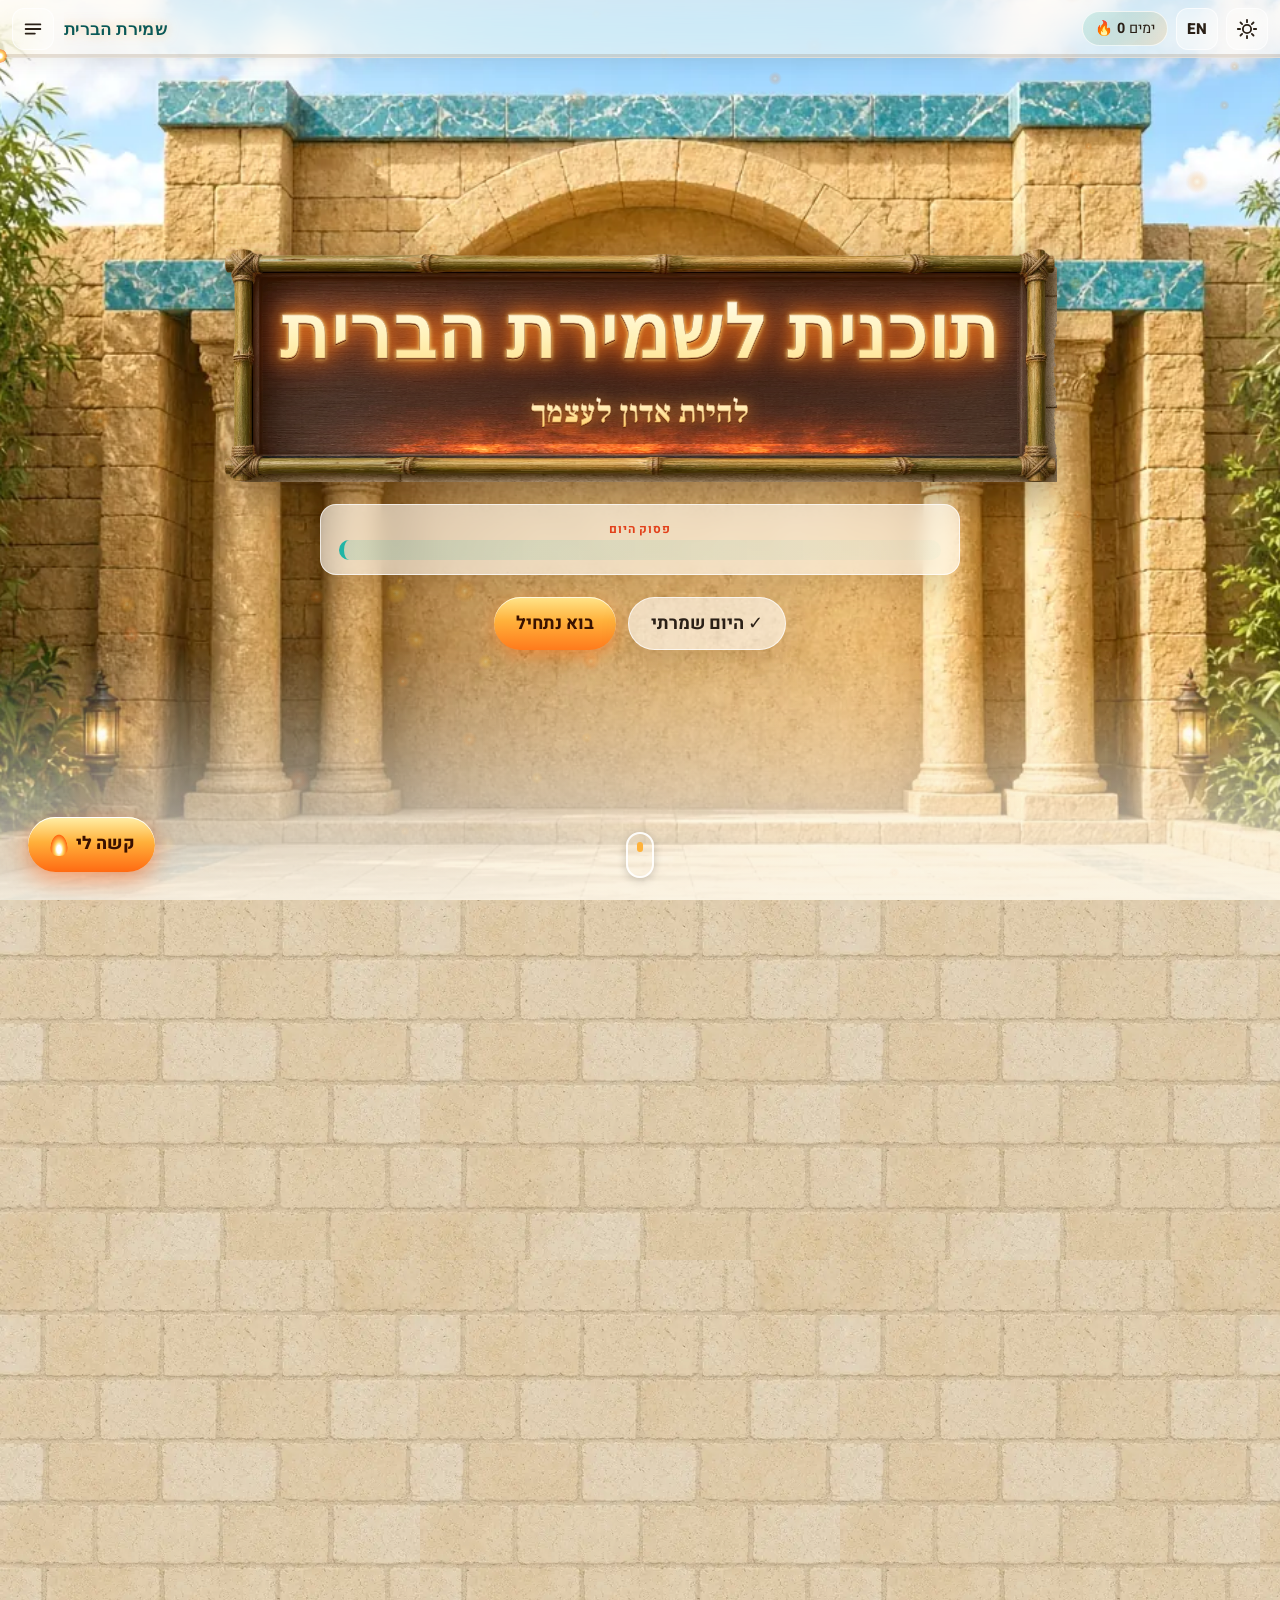
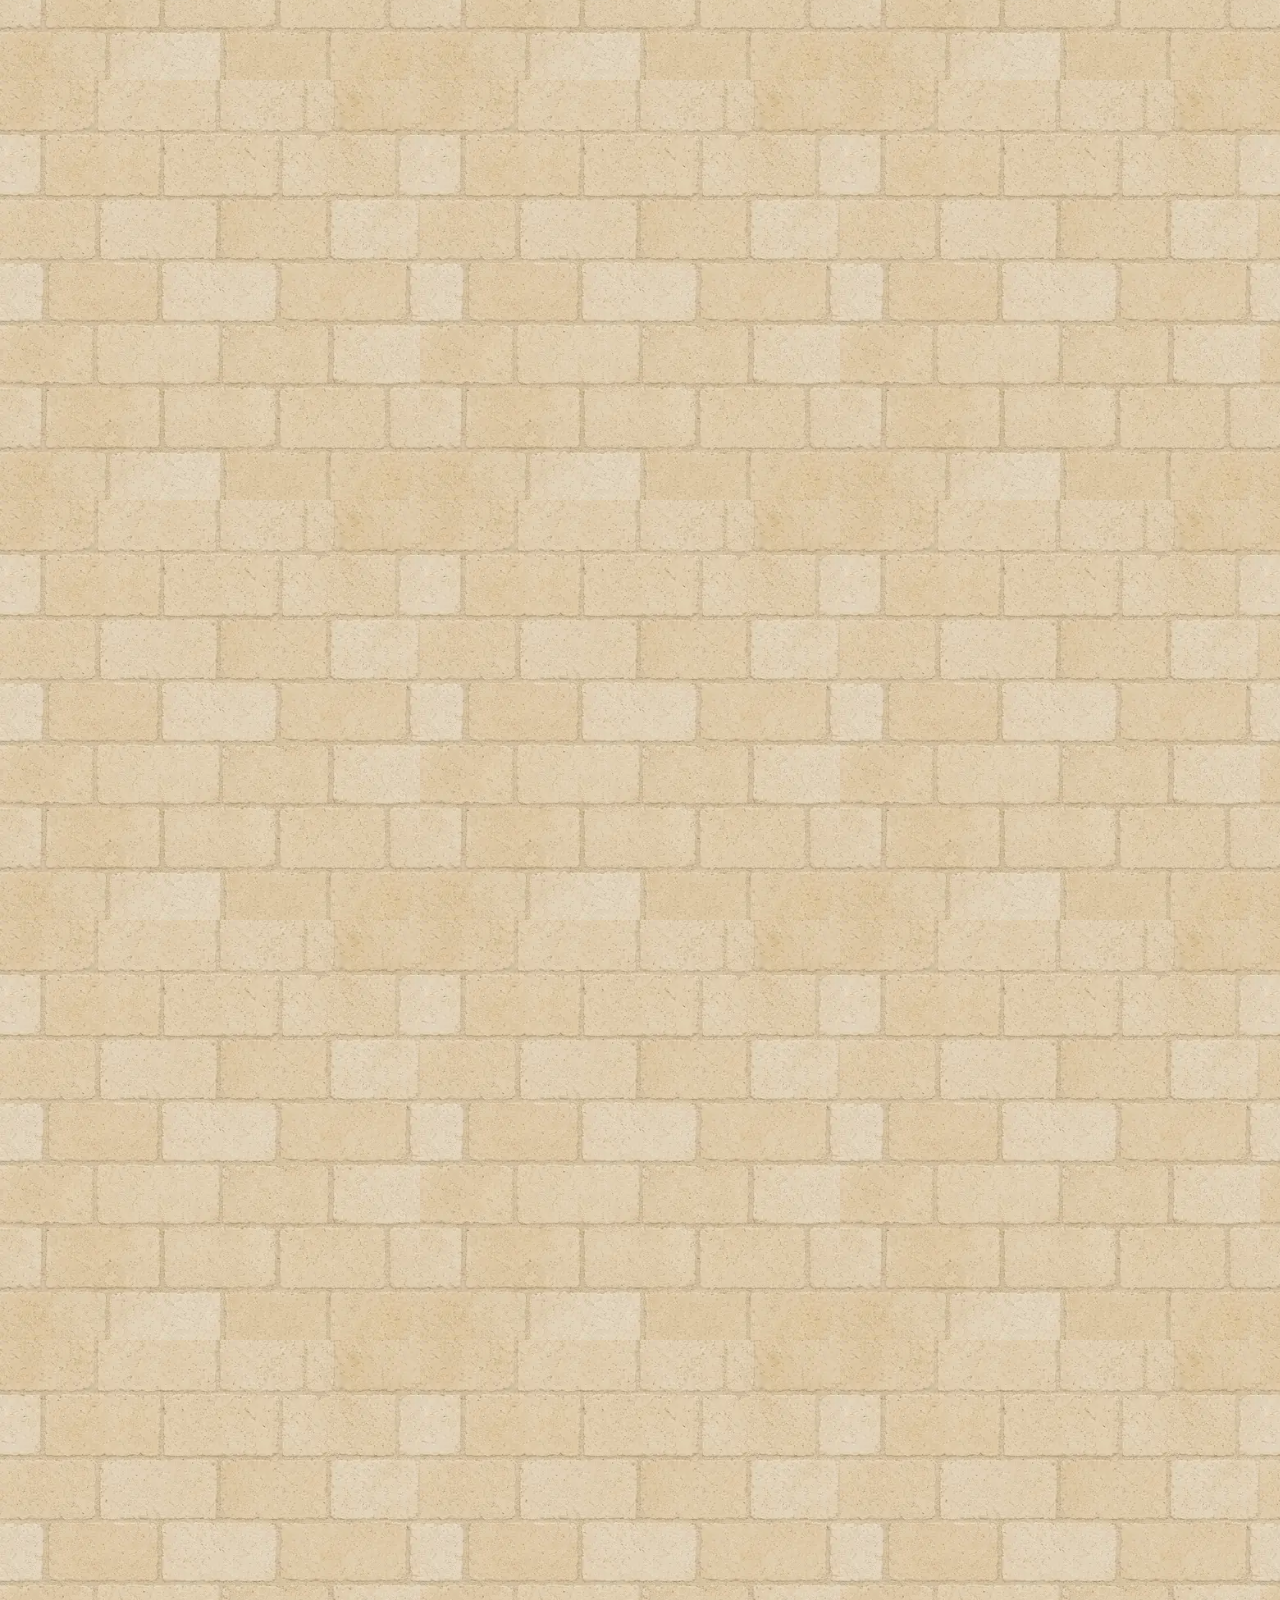
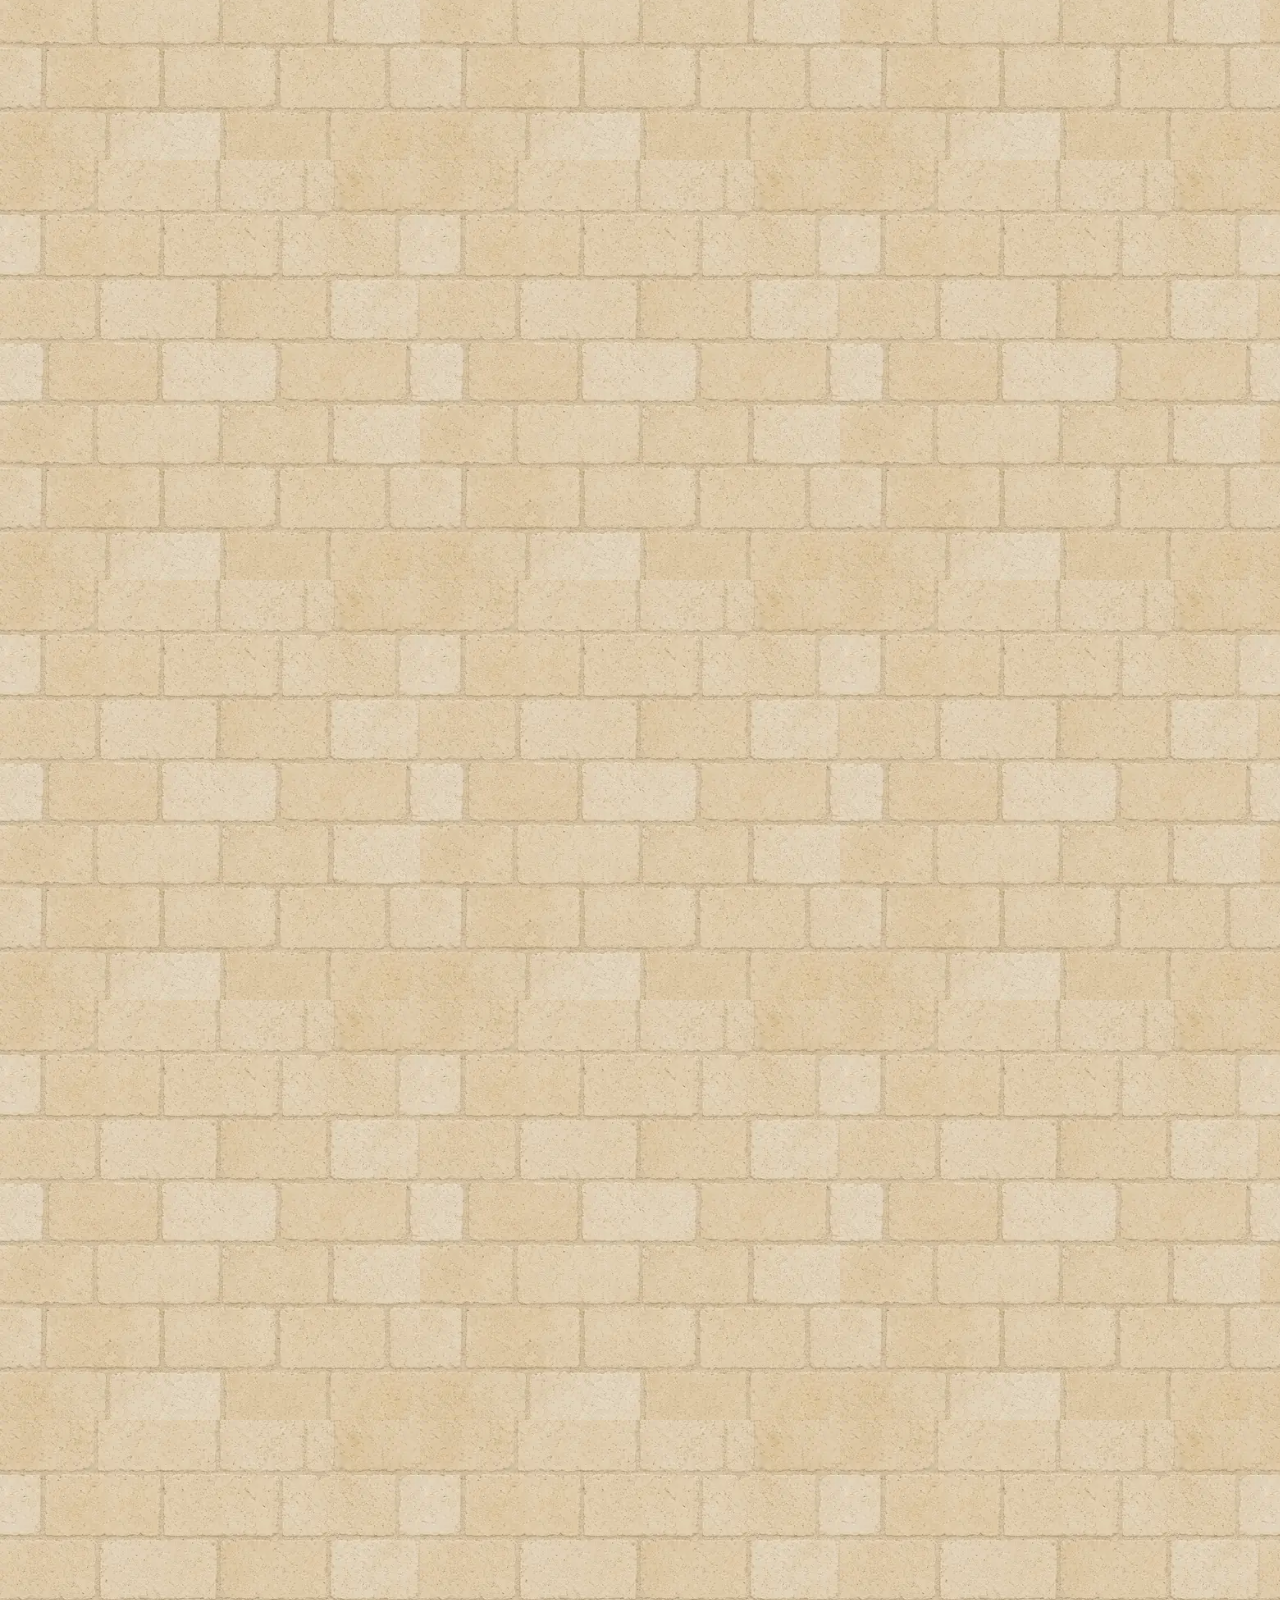
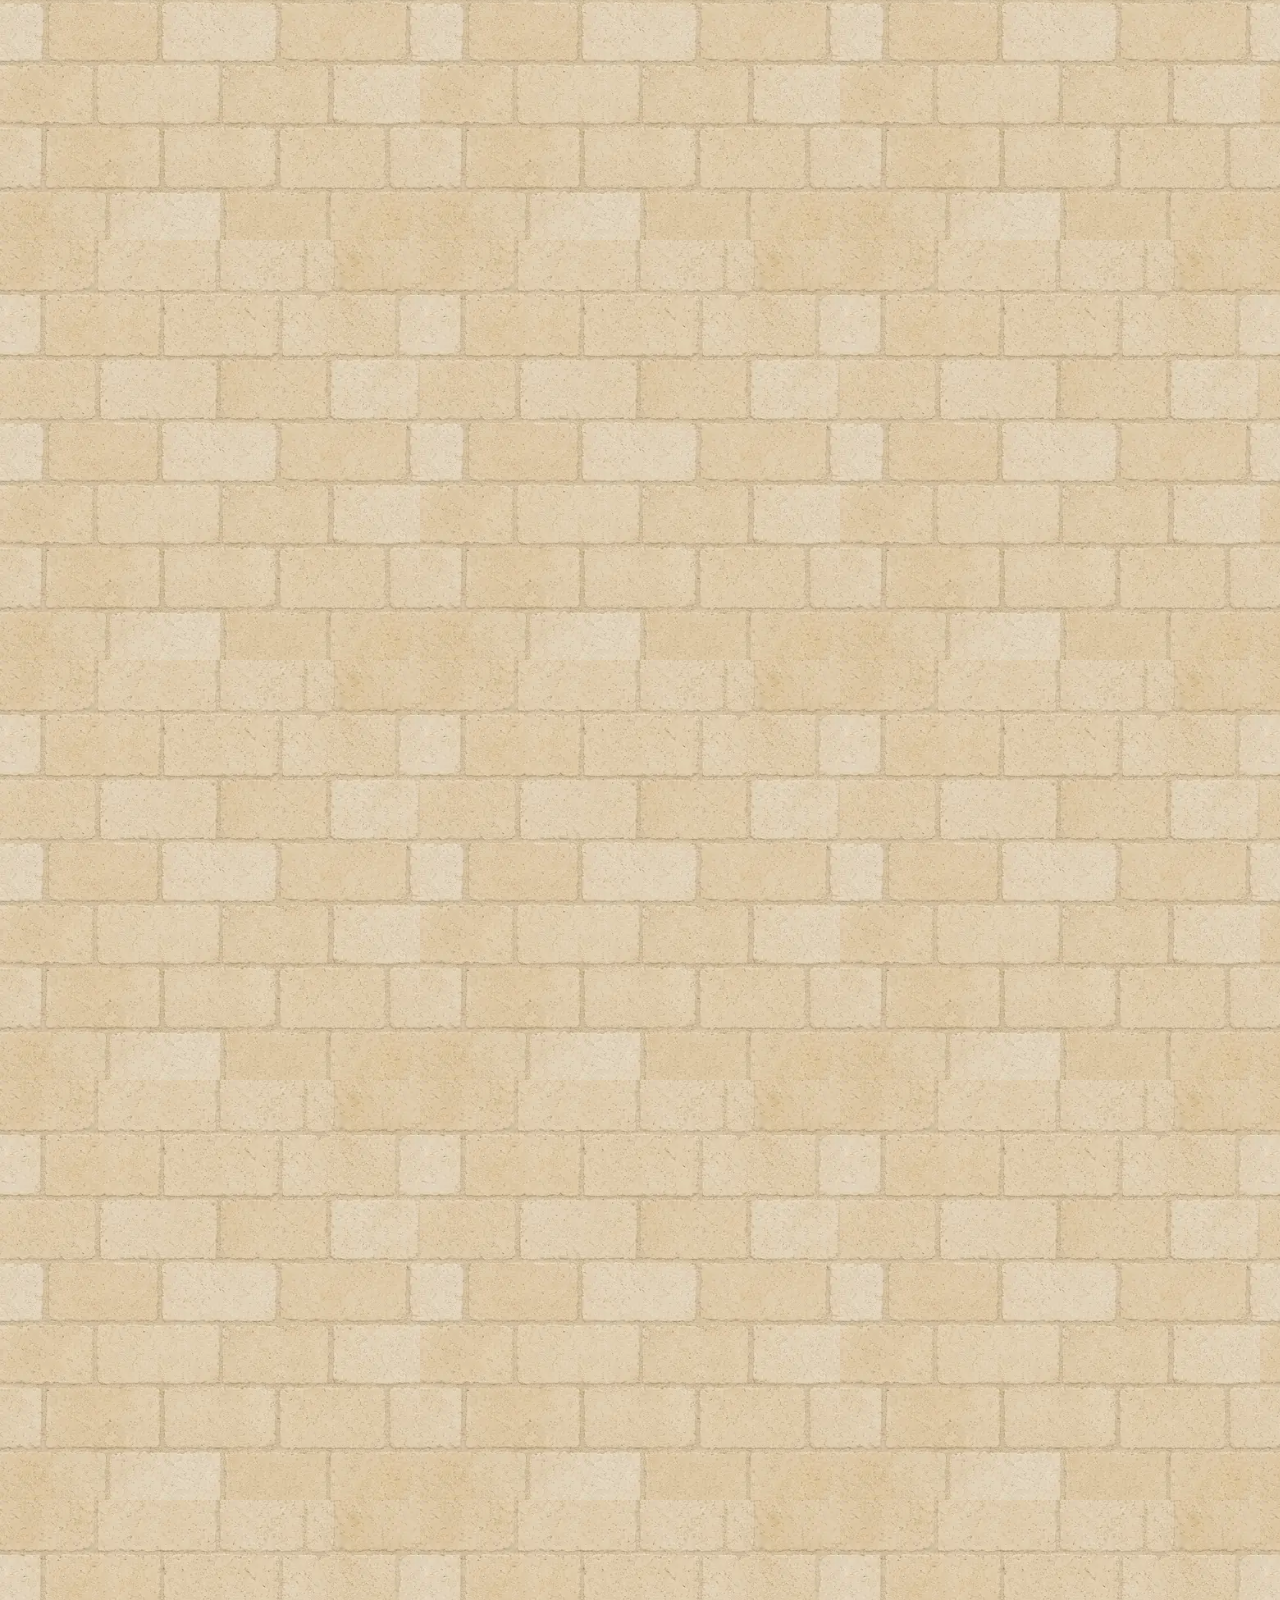
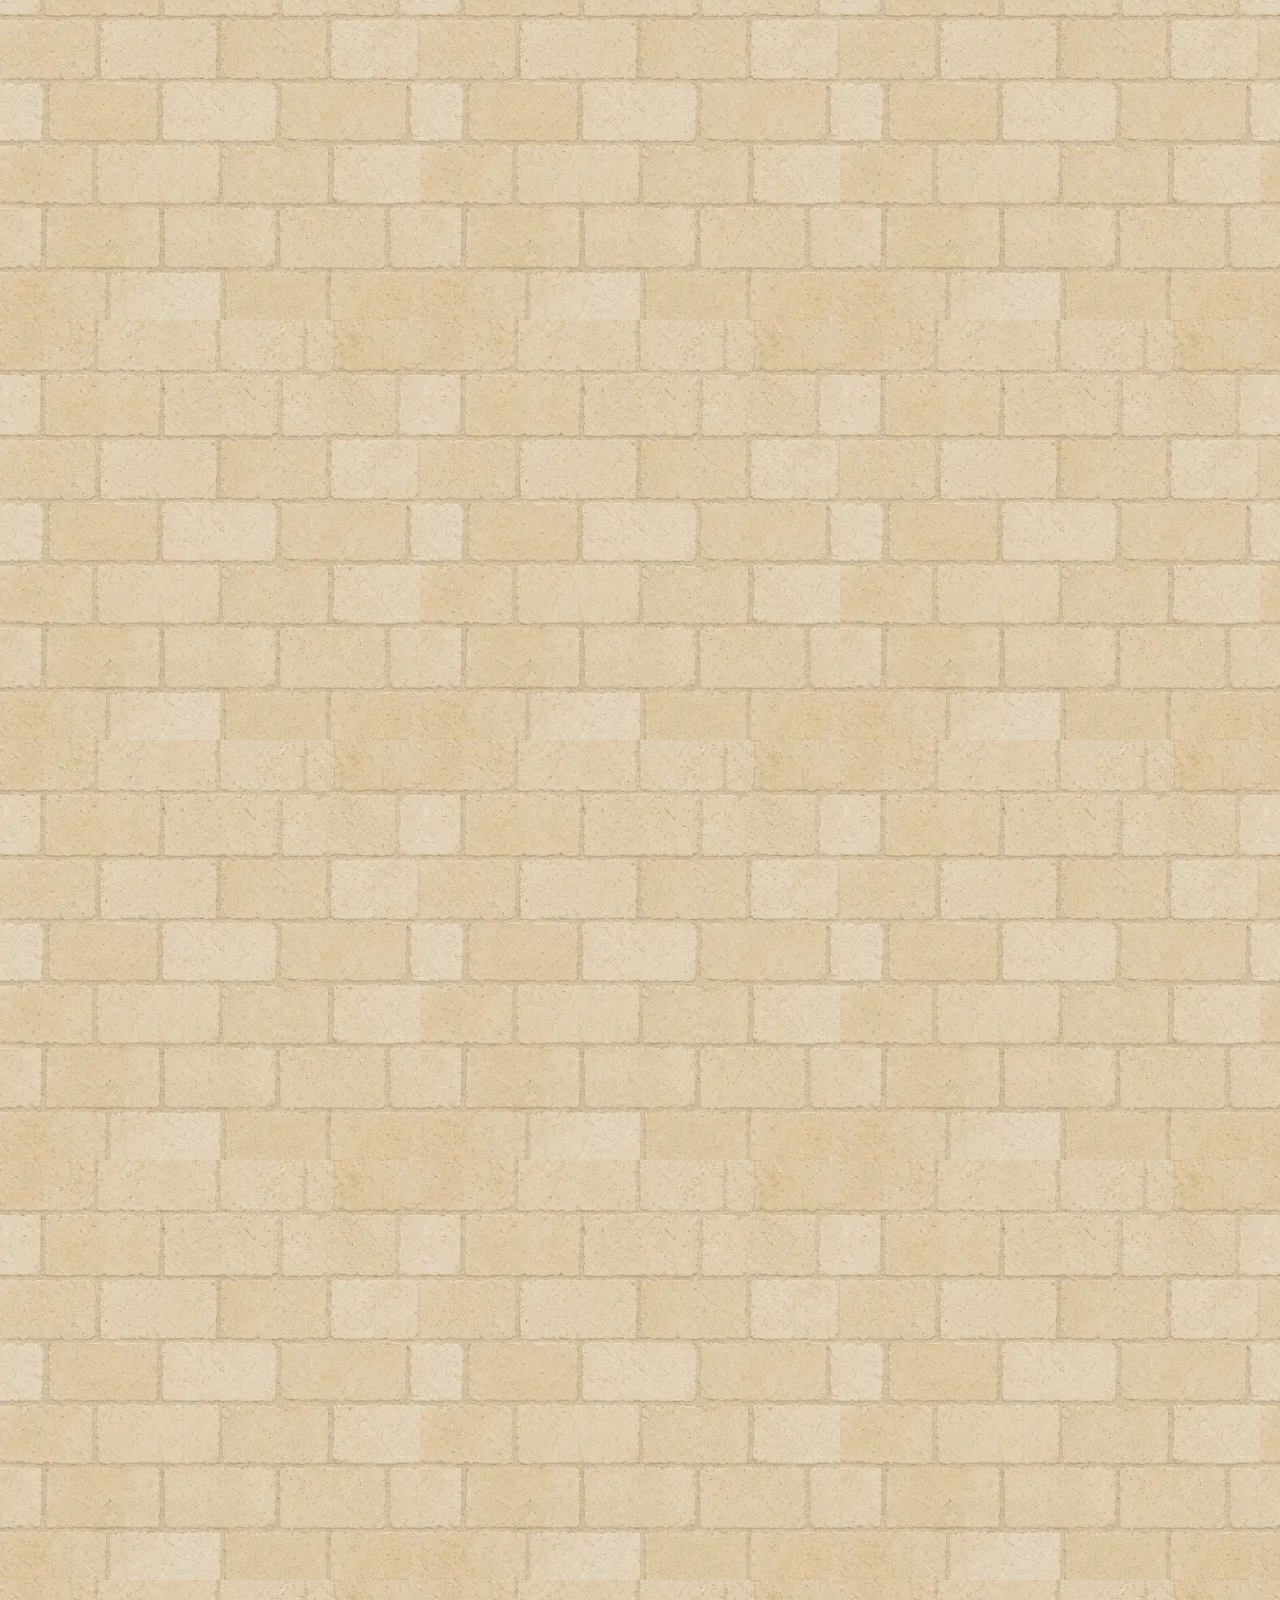
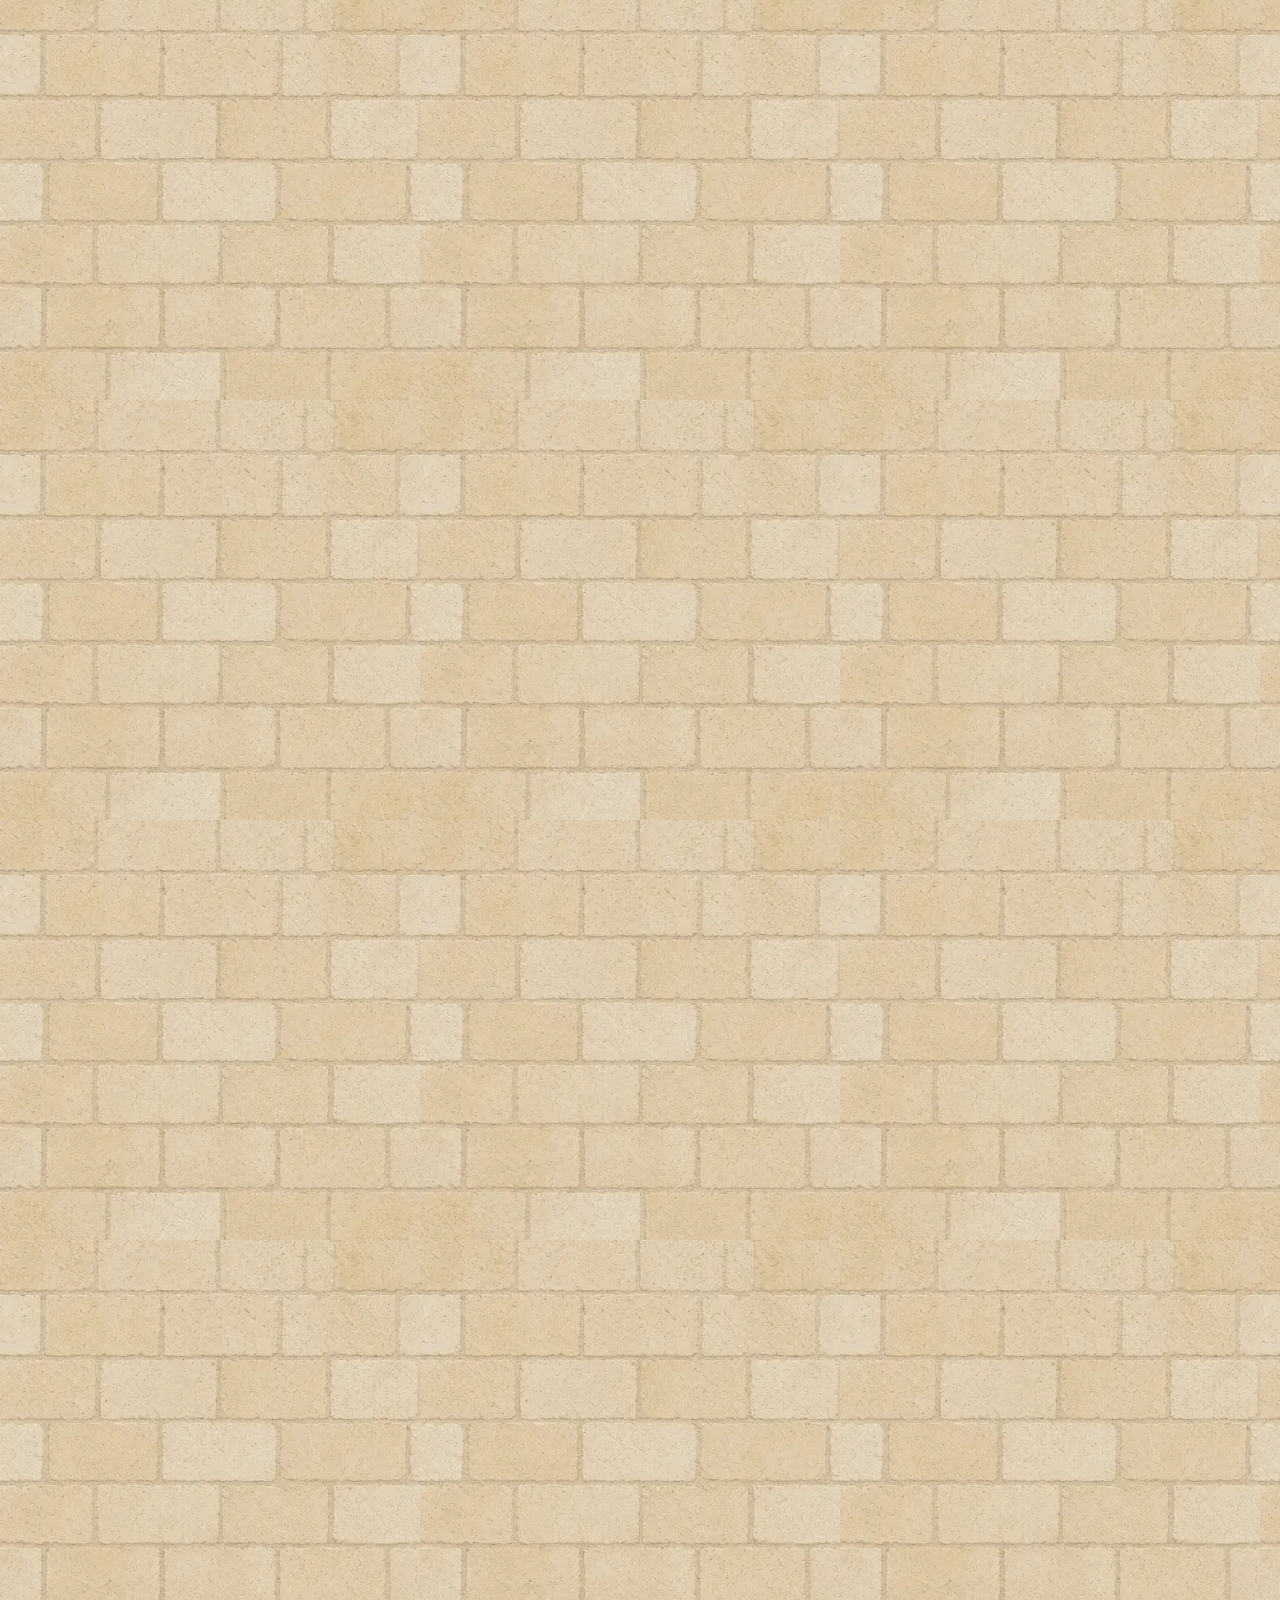
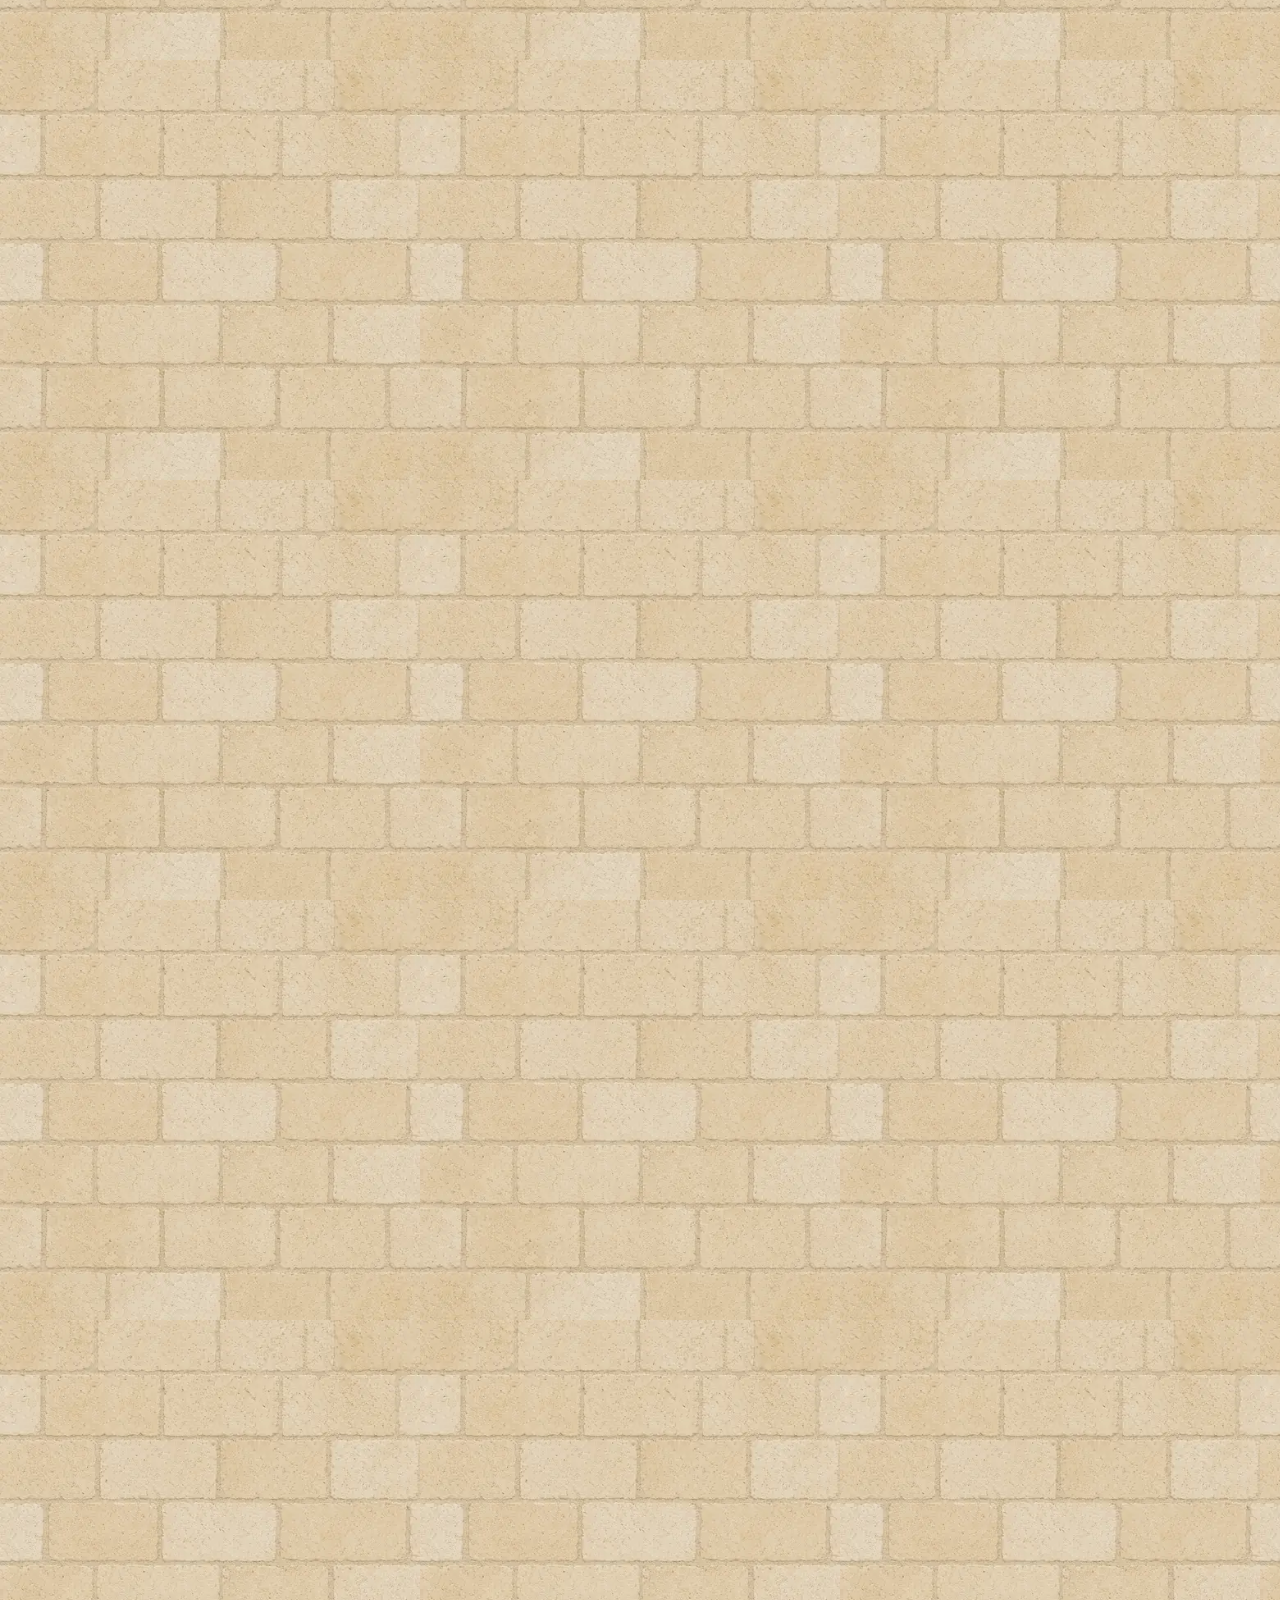
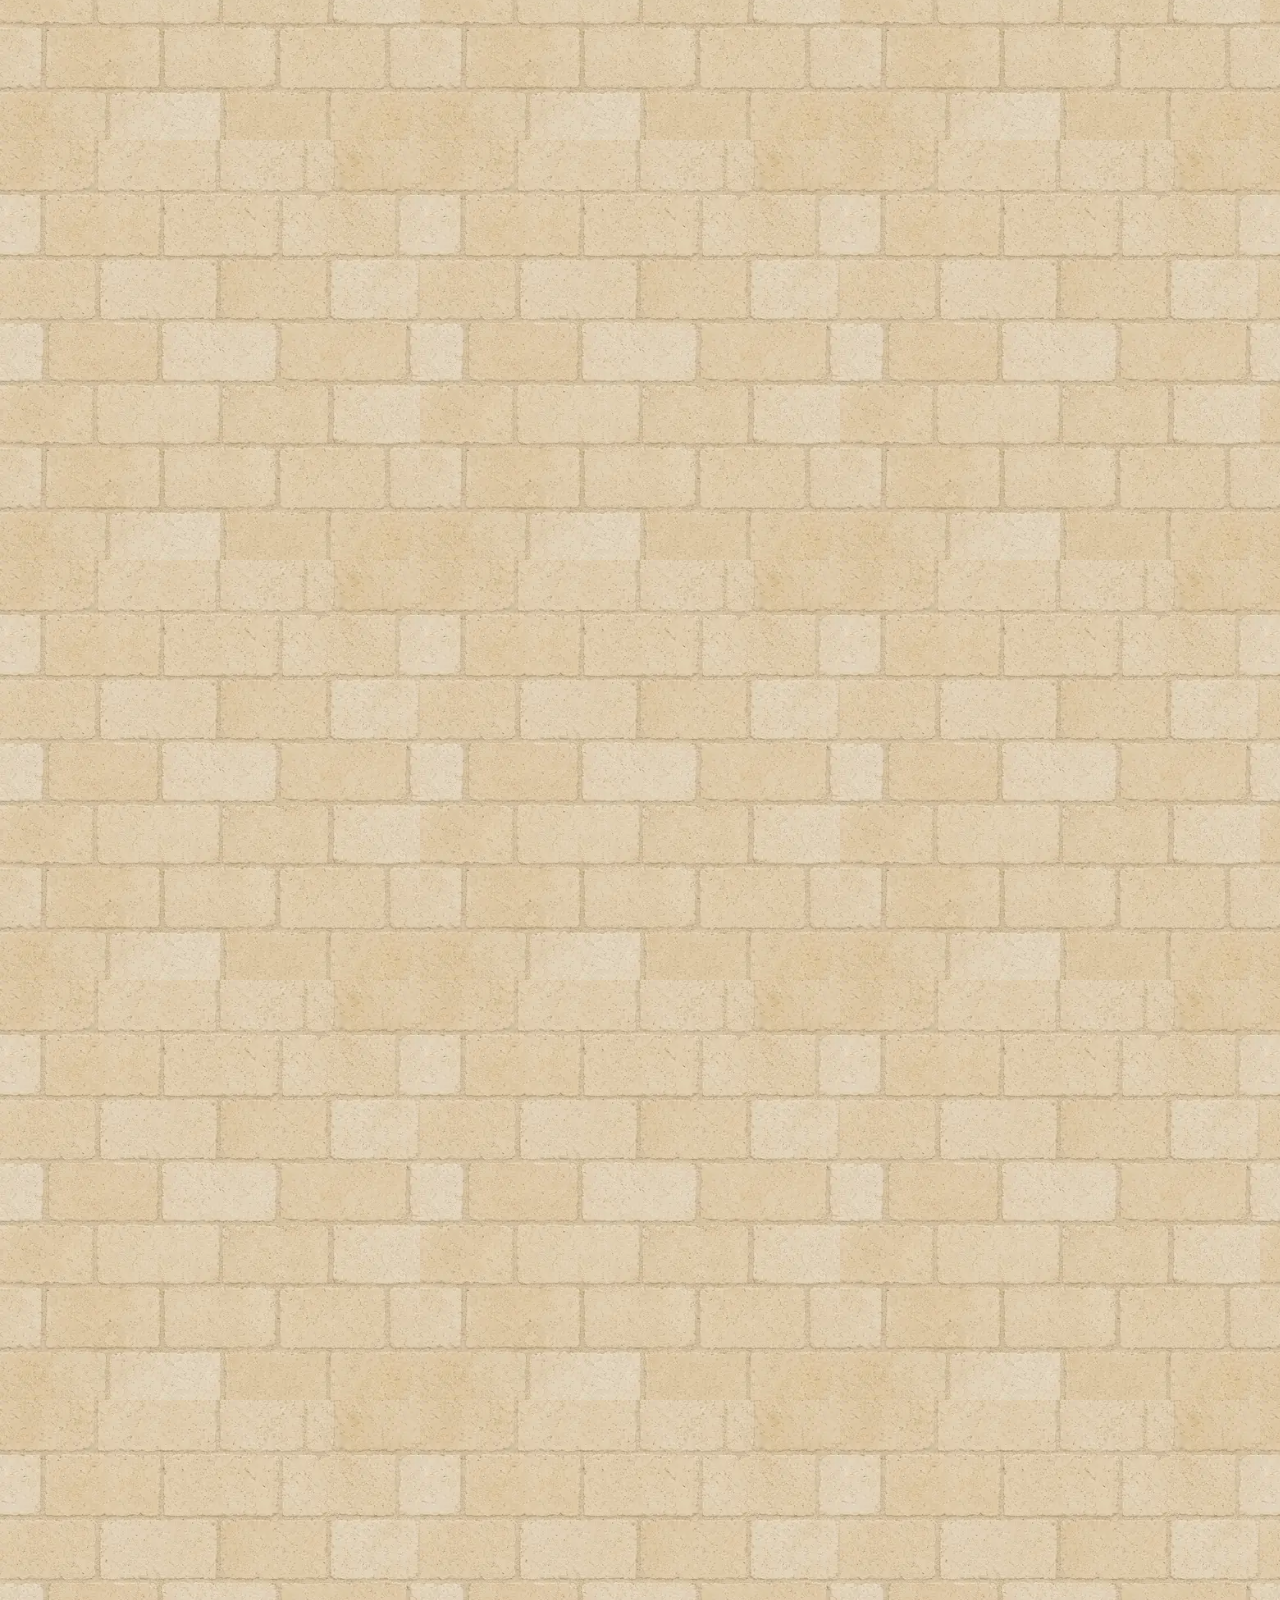
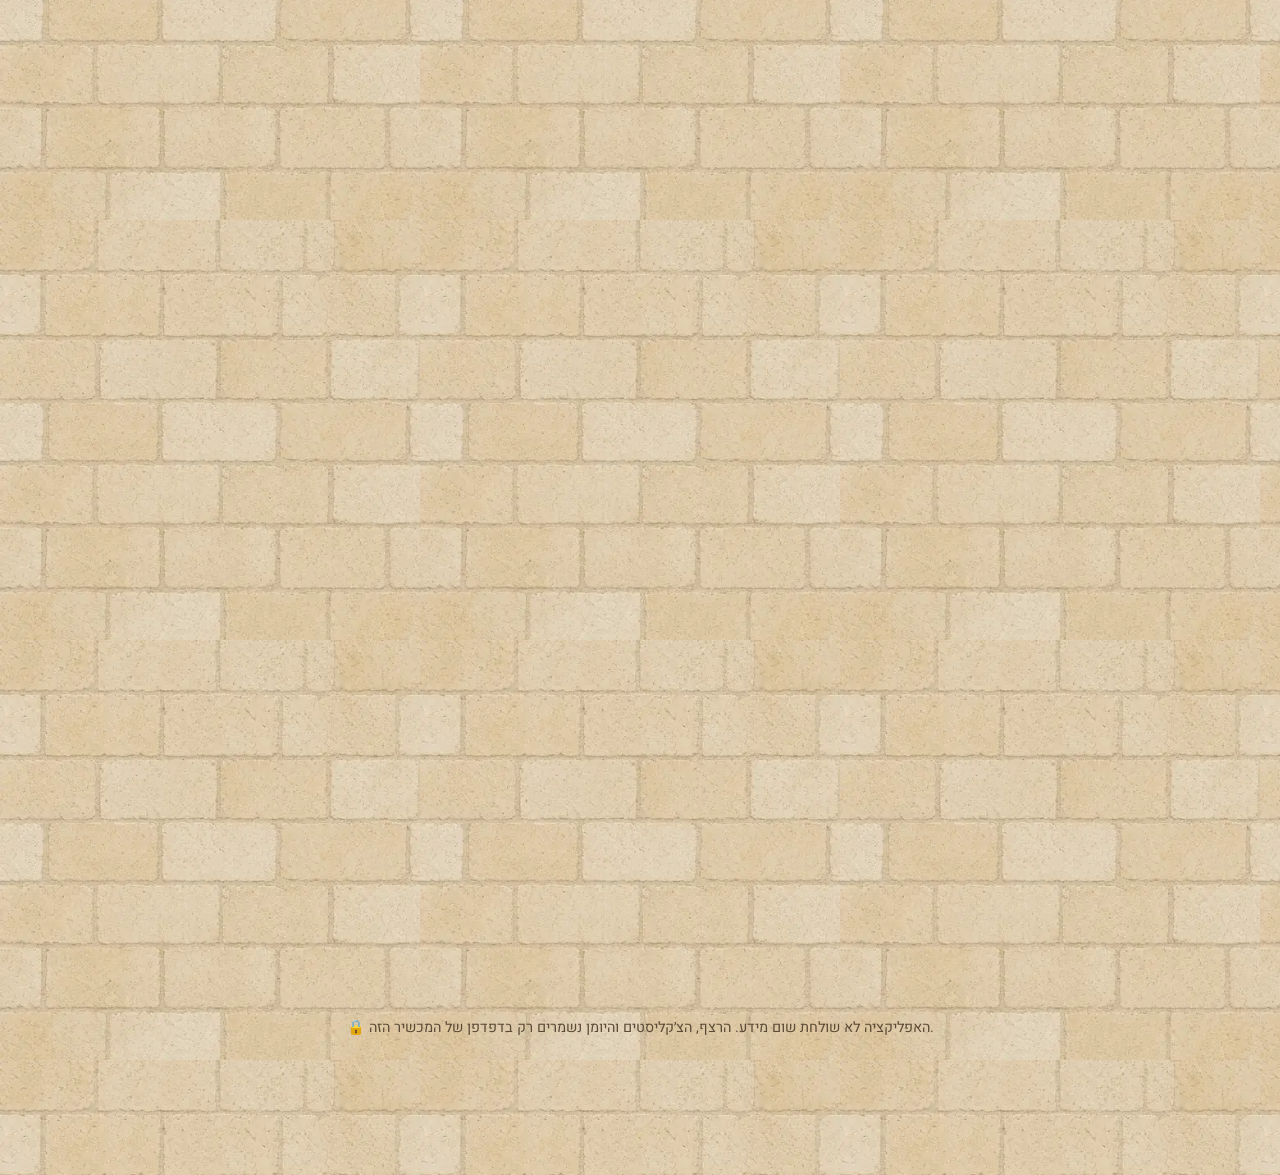
==== commit 6a92fa32: "Add streak sharing, accountability partner card, private insights charts; schema v2 with safe migrat" ====
--- a/index.html
+++ b/index.html
@@ -4,8 +4,13 @@
 <meta charset="utf-8">
 <meta name="viewport" content="width=device-width, initial-scale=1, viewport-fit=cover">
 <title>שמירת הברית · להיות אדון לעצמך</title>
-<meta name="description" content="תוכנית מעשית וחיובית לשמירת הברית: הבנת הדחף, הגנה טכנית, שגרה, פרוטוקול חירום, מעקב רצף. הכל נשמר רק במכשיר שלך.">
+<meta name="description" content="תוכנית מעשית וחיובית לשמירת הברית, עם מעקב רצף, תובנות פרטיות ומצב חירום. A practical, positive self-mastery plan with streak tracking and an emergency mode. All data stays on your device.">
 <meta name="theme-color" content="#1fb5a6">
+<meta property="og:title" content="שמירת הברית · Guarding the Covenant">
+<meta property="og:description" content="תוכנית מעשית לשליטה עצמית ואפליקציה פרטית שעובדת אופליין. A private, offline self-mastery app.">
+<meta property="og:image" content="https://salvinorin95.github.io/shmirat-habrit/docs/social-preview.png">
+<meta property="og:type" content="website">
+<meta name="twitter:card" content="summary_large_image">
 <link rel="manifest" href="manifest.json">
 <link rel="icon" type="image/png" sizes="192x192" href="assets/icons/icon-192.png">
 <link rel="apple-touch-icon" href="assets/icons/icon-180.png">
@@ -16,31 +21,34 @@
 <link rel="preload" as="image" href="assets/img/hero-portrait.webp" media="(max-width: 700px)">
 <link rel="preload" as="image" href="assets/img/hero-1920.webp" media="(min-width: 701px)">
 <link rel="stylesheet" href="css/app.css">
+<script>/* pick language before first paint (no flash) */
+(function(){try{var s=JSON.parse(localStorage.getItem("shmira-v1")||"{}"),l=s.lang;if(!l){var n=((navigator.languages&&navigator.languages[0])||navigator.language||"he").toLowerCase();l=(n.indexOf("he")===0||n.indexOf("iw")===0)?"he":"en";}if(l==="en"){var d=document.documentElement;d.lang="en";d.dir="ltr";}}catch(e){}})();</script>
 </head>
 <body>
-<a class="skip" href="#main">דלג לתוכן</a>
+<a class="skip" href="#main" data-i18n="skip">דלג לתוכן</a>
 
 <header class="topbar" role="banner">
-  <button class="icon-btn" id="menu-btn" aria-label="פתח ניווט פרקים" aria-controls="drawer" aria-expanded="false">
+  <button class="icon-btn" id="menu-btn" data-i18n-aria="menu_open" aria-label="פתח ניווט פרקים" aria-controls="drawer" aria-expanded="false">
     <svg viewBox="0 0 24 24" aria-hidden="true"><path d="M4 7h16M4 12h16M4 17h10"/></svg>
   </button>
-  <a class="brand" href="#top"><span class="ember">שמירת הברית</span></a>
+  <a class="brand" href="#top"><span class="ember" data-i18n="brand">שמירת הברית</span></a>
   <div class="top-actions">
-    <span class="streak-pill" id="streak-pill" title="הרצף הנוכחי"><span aria-hidden="true">🔥</span> <b id="streak-mini">0</b> <span>ימים</span></span>
-    <button class="icon-btn" id="theme-btn" aria-label="החלף מצב תאורה">
+    <span class="streak-pill" id="streak-pill" data-i18n-title="streak_now" title="הרצף הנוכחי"><span aria-hidden="true">🔥</span> <b id="streak-mini">0</b> <span data-i18n="days">ימים</span></span>
+    <button class="icon-btn lang-btn" id="lang-btn" data-i18n-aria="lang_switch" aria-label="Switch to English" lang="en"><span id="lang-label">EN</span></button>
+    <button class="icon-btn" id="theme-btn" data-i18n-aria="theme" aria-label="החלף מצב תאורה">
       <svg viewBox="0 0 24 24" aria-hidden="true"><circle cx="12" cy="12" r="4.5"/><path d="M12 2v2.5M12 19.5V22M2 12h2.5M19.5 12H22M4.9 4.9l1.8 1.8M17.3 17.3l1.8 1.8M4.9 19.1l1.8-1.8M17.3 6.7l1.8-1.8"/></svg>
     </button>
   </div>
   <div class="fuse" aria-hidden="true"><div class="fuse-fill" id="fuse"><span class="spark"></span></div></div>
 </header>
 
-<nav class="drawer" id="drawer" aria-label="פרקי התוכנית" hidden>
+<nav class="drawer" id="drawer" data-i18n-aria="chapters" aria-label="פרקי התוכנית" hidden>
   <div class="drawer-panel">
     <div class="drawer-head">
-      <h2 class="ember">פרקי התוכנית</h2>
-      <button class="icon-btn" id="drawer-close" aria-label="סגור ניווט"><svg viewBox="0 0 24 24" aria-hidden="true"><path d="M6 6l12 12M18 6L6 18"/></svg></button>
+      <h2 class="ember" data-i18n="chapters">פרקי התוכנית</h2>
+      <button class="icon-btn" id="drawer-close" data-i18n-aria="menu_close" aria-label="סגור ניווט"><svg viewBox="0 0 24 24" aria-hidden="true"><path d="M6 6l12 12M18 6L6 18"/></svg></button>
     </div>
-    <ol class="nav-list">
+    <ol class="nav-list" id="nav-list">
 <li><a href="#ch-1" data-nav="1"><span class="nav-num">א׳</span>למה</a></li>
 <li><a href="#ch-2" data-nav="2"><span class="nav-num">ב׳</span>הבנת הדחף</a></li>
 <li><a href="#ch-3" data-nav="3"><span class="nav-num">ג׳</span>מערכת הגנה טכנית</a></li>
@@ -53,14 +61,15 @@
 <li><a href="#ch-10" data-nav="10"><span class="nav-num">י׳</span>שאלות נפוצות</a></li>
     </ol>
     <div class="drawer-foot">
-      <a href="#ch-8" class="btn btn-soft">למעקב הרצף</a>
-      <button class="btn btn-ghost" id="settings-btn">הגדרות ופרטיות</button>
+      <a href="#ch-8" class="btn btn-soft" data-i18n="to_tracker">למעקב הרצף</a>
+      <button class="btn btn-soft" data-open-share data-i18n="share">שתף רצף</button>
+      <button class="btn btn-ghost" id="settings-btn" data-i18n="settings">הגדרות ופרטיות</button>
     </div>
   </div>
 </nav>
 
 <main id="main">
-<section class="hero" id="top" aria-label="פתיחה">
+<section class="hero" id="top" data-i18n-aria="opening" aria-label="פתיחה">
   <div class="hero-bg" id="hero-bg" aria-hidden="true">
     <picture>
       <source media="(max-width: 700px)" srcset="assets/img/hero-portrait.webp">
@@ -71,27 +80,28 @@
   <canvas id="embers" aria-hidden="true"></canvas>
   <div class="hero-content">
     <div class="plaque">
-      <h1><span class="ember hero-title">תוכנית לשמירת הברית</span></h1>
-      <p class="hero-sub"><span class="ember gold">להיות אדון לעצמך</span></p>
+      <h1><span class="ember hero-title" data-i18n="hero_title">תוכנית לשמירת הברית</span></h1>
+      <p class="hero-sub"><span class="ember gold" data-i18n="hero_sub">להיות אדון לעצמך</span></p>
     </div>
     <figure class="hero-verse" id="daily-verse" aria-live="polite">
+      <span class="verse-label" data-i18n="verse_of_day">פסוק היום</span>
       <blockquote></blockquote><figcaption></figcaption>
     </figure>
     <div class="hero-cta">
-      <a class="btn btn-ember" href="#intro">בוא נתחיל</a>
-      <button class="btn btn-glass" data-checkin>היום שמרתי ✓</button>
+      <a class="btn btn-ember" href="#intro" data-i18n="start">בוא נתחיל</a>
+      <button class="btn btn-glass" data-checkin data-i18n="checkin">היום שמרתי ✓</button>
     </div>
   </div>
-  <a class="scroll-cue" href="#intro" aria-label="גלול לתוכן"><span></span></a>
+  <a class="scroll-cue" href="#intro" data-i18n-aria="scroll" aria-label="גלול לתוכן"><span></span></a>
 </section>
 
+<div id="content">
 <section class="chapter intro" id="intro" aria-label="הקדמה">
-  <div class="card reveal"><div class="card-inner lead"><p>התוכנית הזו מיועדת לגבר שרוצה להשתחרר מפורנו ומאוננות כפייתית. היא לא בנויה על אשמה ולא על כוח רצון בלבד. היא בנויה על הבנה של עצמך, על סביבה שמגינה עליך, על שגרה ועל אנשים לצידך.
+<div class="card reveal"><div class="card-inner lead"><p>התוכנית הזו מיועדת לגבר שרוצה להשתחרר מפורנו ומאוננות כפייתית. היא לא בנויה על אשמה ולא על כוח רצון בלבד. היא בנויה על הבנה של עצמך, על סביבה שמגינה עליך, על שגרה ועל אנשים לצידך.
 לא צריך להיות מושלם כדי להתחיל. מספיק להתחיל היום.</p>
 </div></div>
-  <img class="divider reveal" src="assets/img/divider.webp" alt="" width="1200" height="165" loading="lazy">
-</section>
-
+<img class="divider reveal" src="assets/img/divider.webp" alt="" width="1200" height="165" loading="lazy">
+</section>
 <section class="chapter" id="ch-1" aria-labelledby="ch-1-t" data-chapter="1">
 <h2 class="bamboo reveal" id="ch-1-t"><span class="num" aria-hidden="true"><span class="ember ">א׳</span></span><span class="sr-only">פרק 1: </span><span class="ember title">למה</span></h2>
 <div class="card reveal"><div class="card-inner"><p>המאבק הזה לא נועד לסבול. הוא נועד לחיות טוב יותר. הרבה גברים שעוברים את הדרך הזו מספרים על דברים דומים:</p>
@@ -320,6 +330,7 @@
 </div></div>
 <div class="card reveal key" id="tracker-card"><div class="card-inner"><h3><span class="ember card-title">הרצף שלי</span></h3><p class="muted">הטבלה מהתוכנית הפכה כאן למעקב חי. הכל נשמר רק במכשיר שלך.</p><div id="tracker"></div><p><strong>אבני דרך:</strong> 7 ימים · 30 יום · 90 יום. תחגוג כל אחת מהן בדרך בריאה.</p>
 </div></div>
+<div class="card reveal" id="stats-card"><div class="card-inner"><h3><span class="ember card-title">תובנות פרטיות</span></h3><p class="muted">דפוסים, לא שיפוט. הנתונים האלה מחושבים ונשמרים רק במכשיר הזה.</p><div id="stats"></div></div></div>
 <div class="card reveal"><div class="card-inner"><h3>שאלות לסיכום שבועי</h3><ol>
 <li>כמה ימים נקיים היו לי השבוע?</li>
 <li>מתי הדחף היה הכי חזק, ולמה?</li>
@@ -357,54 +368,155 @@
 זה בדיוק הרגע של פרוטוקול החירום. אל תחליט כלום. צא מהחדר, תאכל משהו ותלך לישון. מחר תהיה חזק יותר.</p>
 </div></div>
 </section>
-
-<section class="chapter closing" aria-label="סיום">
-  <img class="divider reveal" src="assets/img/divider.webp" alt="" width="1200" height="165" loading="lazy">
-  <div class="card reveal key"><div class="card-inner closing-inner"><blockquote>
+<section class="chapter closing" aria-label="סיום"><img class="divider reveal" src="assets/img/divider.webp" alt="" width="1200" height="165" loading="lazy"><div class="card reveal key"><div class="card-inner closing-inner"><blockquote>
 <p>&quot;טוב ארך אפים מגבור, ומושל ברוחו מלוכד עיר&quot; (משלי טז, לב)</p>
 </blockquote>
 <p><strong>אתה לא ההרגל שלך. אתה מי שבוחר, שוב ושוב, לקום.</strong> 💪</p>
 <p><em>מותר להעתיק, לשתף ולהתאים לעצמך.</em></p>
-</div></div>
-  <p class="privacy-note">🔒 האפליקציה לא שולחת שום מידע. הרצף, הצ׳קליסטים והיומן נשמרים רק בדפדפן של המכשיר הזה.</p>
-</section>
+</div></div><p class="privacy-note">🔒 האפליקציה לא שולחת שום מידע. הרצף, הצ׳קליסטים והיומן נשמרים רק בדפדפן של המכשיר הזה.</p></section>
+</div>
 </main>
 
-<button class="fab" id="fab" data-open-emergency aria-haspopup="dialog">
-  <span class="fab-flame" aria-hidden="true"></span><span>קשה לי</span>
-</button>
-
-<!-- Emergency mode -->
-<div class="emergency" id="emergency" role="dialog" aria-modal="true" aria-labelledby="em-title" hidden>
-  <div class="em-scroll">
-    <div class="em-head">
-      <h2 id="em-title"><span class="ember">מצב חירום: הגל הזה יעבור</span></h2>
-      <button class="icon-btn em-close" id="em-close" aria-label="סגור מצב חירום"><svg viewBox="0 0 24 24" aria-hidden="true"><path d="M6 6l12 12M18 6L6 18"/></svg></button>
-    </div>
-    <p class="em-say">תגיד בקול: <b>״זה דחף. הוא יעבור.״</b></p>
-
-    <div class="breath" aria-live="polite">
-      <div class="breath-circle" id="breath-circle"><span id="breath-label">שאיפה</span></div>
-      <p class="muted">נשימה איטית: 4 שניות שאיפה, 6 שניות נשיפה.</p>
-    </div>
-
-    <div class="timer card"><div class="card-inner">
-      <h3><span class="ember card-title">כלל 10 הדקות</span></h3>
-      <p>״אני לא מחליט עכשיו. אני מחכה 10 דקות.״</p>
-      <div class="timer-ring">
-        <svg viewBox="0 0 120 120" aria-hidden="true"><circle class="ring-bg" cx="60" cy="60" r="52"/><circle class="ring-fg" id="ring-fg" cx="60" cy="60" r="52"/></svg>
-        <output id="timer-out" aria-live="off">10:00</output>
-      </div>
-      <div class="timer-btns">
-        <button class="btn btn-ember" id="timer-start">התחל</button>
-        <button class="btn btn-ghost" id="timer-reset">אפס</button>
-      </div>
-      <p class="timer-done" id="timer-done" hidden>עברו 10 דקות. כל הכבוד. הגל ירד? אם לא, עוד סבב. אתה חזק מזה.</p>
-    </div></div>
-
-    <div class="card"><div class="card-inner">
-      <h3><span class="ember card-title">שלב אחר שלב</span></h3>
-      <ol class="steps">
+<template id="tpl-he"><section class="chapter intro" id="intro" aria-label="הקדמה">
+<div class="card reveal"><div class="card-inner lead"><p>התוכנית הזו מיועדת לגבר שרוצה להשתחרר מפורנו ומאוננות כפייתית. היא לא בנויה על אשמה ולא על כוח רצון בלבד. היא בנויה על הבנה של עצמך, על סביבה שמגינה עליך, על שגרה ועל אנשים לצידך.
+לא צריך להיות מושלם כדי להתחיל. מספיק להתחיל היום.</p>
+</div></div>
+<img class="divider reveal" src="assets/img/divider.webp" alt="" width="1200" height="165" loading="lazy">
+</section>
+<section class="chapter" id="ch-1" aria-labelledby="ch-1-t" data-chapter="1">
+<h2 class="bamboo reveal" id="ch-1-t"><span class="num" aria-hidden="true"><span class="ember ">א׳</span></span><span class="sr-only">פרק 1: </span><span class="ember title">למה</span></h2>
+<div class="card reveal"><div class="card-inner"><p>המאבק הזה לא נועד לסבול. הוא נועד לחיות טוב יותר. הרבה גברים שעוברים את הדרך הזו מספרים על דברים דומים:</p>
+<ul>
+<li><strong>פוקוס:</strong> הראש פנוי יותר לעבודה, ליצירה וללימוד.</li>
+<li><strong>אנרגיה:</strong> פחות ערבים שנגמרים בתחושת ריקנות ובזבוז זמן מול מסך.</li>
+<li><strong>ביטחון:</strong> כשאתה עומד במילה שנתת לעצמך, אתה מתחיל לסמוך על עצמך.</li>
+<li><strong>נוכחות בקשר:</strong> אתה מסתכל על אנשים, ועל אישה בפרט, כעל בני אדם ולא כעל גירוי. זה מכין אותך לזוגיות אמיתית.</li>
+<li><strong>חיבור רוחני:</strong> בלשון חז&quot;ל זו <strong>שמירת הברית</strong>, שמירה על הקדושה שלך ועל הקשר שלך עם הקב&quot;ה.</li>
+</ul>
+<blockquote>
+<p>הערה כנה: אלה חוויות אישיות שהרבה אנשים מתארים, לא הבטחה רפואית. לא תמצא כאן &quot;מחקרים&quot; מומצאים או מספרים קסומים. מה שכן ברור: הרגל שאתה שולט בו עדיף על הרגל ששולט בך.</p>
+</blockquote>
+</div></div>
+<div class="card reveal key" id=card-why><div class="card-inner"><h3><span class="ember card-title">ה&quot;למה&quot; שלי (מלא בעצמך)</span></h3><p>כתוב את זה בכנות. תחזור לכאן ברגעים קשים.</p>
+<ul>
+<li>אני רוצה להשתחרר מזה כי: ____________________</li>
+<li>איך אני רוצה להרגיש בעוד 90 יום: ____________________</li>
+<li>איזה אדם / בן זוג / אבא אני רוצה להיות: ____________________</li>
+<li>מה ההרגל הזה לוקח ממני היום: ____________________</li>
+</ul>
+</div></div>
+</section>
+<section class="chapter" id="ch-2" aria-labelledby="ch-2-t" data-chapter="2">
+<h2 class="bamboo reveal" id="ch-2-t"><span class="num" aria-hidden="true"><span class="ember ">ב׳</span></span><span class="sr-only">פרק 2: </span><span class="ember title">הבנת הדחף</span></h2>
+<div class="card reveal"><div class="card-inner"><p>הדחף לא מגיע משום מקום. ברוב המקרים הוא תגובה למשהו אחר: עייפות, בדידות, לחץ או שעמום. הפורנו הוא &quot;פתרון&quot; מהיר ושקרי לצורך אמיתי.</p>
+</div></div>
+<div class="card reveal"><div class="card-inner"><h3>HALT: ארבעה מצבים מסוכנים</h3><div class="table-wrap"><table>
+<thead>
+<tr>
+<th>מצב</th>
+<th>מה קורה</th>
+<th>מה באמת צריך</th>
+</tr>
+</thead>
+<tbody>
+<tr>
+<td><strong>H</strong>ungry (רעב)</td>
+<td>הגוף חסר, הסבלנות קצרה</td>
+<td>לאכול משהו אמיתי</td>
+</tr>
+<tr>
+<td><strong>A</strong>ngry (כעס/לחץ)</td>
+<td>רוצים &quot;לשחרר&quot;</td>
+<td>תנועה, לדבר, לכתוב</td>
+</tr>
+<tr>
+<td><strong>L</strong>onely (בדידות)</td>
+<td>חוסר קרבה וחיבור</td>
+<td>שיחה עם אדם אמיתי</td>
+</tr>
+<tr>
+<td><strong>T</strong>ired (עייפות)</td>
+<td>שליטה עצמית נמוכה</td>
+<td><strong>ללכת לישון</strong></td>
+</tr>
+</tbody>
+</table></div>
+</div></div>
+<div class="card reveal"><div class="card-inner"><h3>טריגרים נפוצים נוספים</h3><ul>
+<li>שעמום וזמן לא מתוכנן</li>
+<li>טלפון במיטה, בעיקר בשעות הלילה המאוחרות</li>
+<li>גלילה ברשתות חברתיות (&quot;רק להציץ&quot;)</li>
+<li>להיות לבד בבית לאורך זמן</li>
+<li>אחרי הצלחה גדולה (&quot;מגיע לי&quot;) או אחרי כישלון (&quot;ממילא הכל הרוס&quot;)</li>
+</ul>
+<blockquote>
+<p>&quot;אין יצר הרע שולט אלא במה שעיניו רואות&quot; (סוטה ח, א)
+המלחמה מתחילה הרבה לפני הרגע הקשה. היא מתחילה במה שאתה מכניס לעיניים.</p>
+</blockquote>
+</div></div>
+<div class="card reveal"><div class="card-inner"><h3>תרגיל: מפת הטריגרים שלי</h3><ul class="contains-task-list">
+<li class="task-list-item"><label><input class="task-list-item-checkbox" type="checkbox" data-check="s2c3-1"><span>כתבתי את 3 השעות הכי מסוכנות שלי ביום</span></label></li>
+<li class="task-list-item"><label><input class="task-list-item-checkbox" type="checkbox" data-check="s2c3-2"><span>כתבתי את 3 המצבים הרגשיים שהכי מובילים אותי לנפילה</span></label></li>
+<li class="task-list-item"><label><input class="task-list-item-checkbox" type="checkbox" data-check="s2c3-3"><span>כתבתי את 3 המקומות או האפליקציות שמהם זה בדרך כלל מתחיל</span></label></li>
+</ul>
+</div></div>
+</section>
+<section class="chapter" id="ch-3" aria-labelledby="ch-3-t" data-chapter="3">
+<h2 class="bamboo reveal" id="ch-3-t"><span class="num" aria-hidden="true"><span class="ember ">ג׳</span></span><span class="sr-only">פרק 3: </span><span class="ember title">מערכת הגנה טכנית</span></h2>
+<div class="card reveal"><div class="card-inner"><p>כוח רצון נגמר בסוף יום ארוך. מערכת לא נגמרת. <strong>תבנה סביבה שבה הנפילה קשה והבחירה הטובה קלה.</strong></p>
+<blockquote>
+<p>יוסף הצדיק לא ניהל דיון עם הניסיון: &quot;ויעזוב בגדו בידה וינס ויצא החוצה&quot; (בראשית לט, יב). לפעמים הגבורה היא פשוט לברוח, ולסגור את הדלת מראש.</p>
+</blockquote>
+</div></div>
+<div class="card reveal"><div class="card-inner"><h3>צ&#x27;קליסט הגנה</h3><ul class="contains-task-list">
+<li class="task-list-item"><label><input class="task-list-item-checkbox" type="checkbox" data-check="s3c1-1"><span><strong>הטלפון לא נכנס לחדר השינה.</strong> קנה שעון מעורר פשוט וטען את הטלפון בסלון.</span></label></li>
+<li class="task-list-item"><label><input class="task-list-item-checkbox" type="checkbox" data-check="s3c1-2"><span><strong>סינון DNS ברמת הרשת או המכשיר</strong>, למשל Cloudflare for Families (<code>1.1.1.3</code> ו-<code>1.0.0.3</code>), שחוסם תוכן למבוגרים.</span></label></li>
+<li class="task-list-item"><label><input class="task-list-item-checkbox" type="checkbox" data-check="s3c1-3"><span><strong>סינון בטלפון:</strong> להפעיל את הגבלות התוכן המובנות (Screen Time באייפון, Digital Wellbeing / Family Link באנדרואיד) ולחסום אתרים למבוגרים.</span></label></li>
+<li class="task-list-item"><label><input class="task-list-item-checkbox" type="checkbox" data-check="s3c1-4"><span><strong>בלי גלישה בסתר (Incognito).</strong> לחסום אותה כשאפשר.</span></label></li>
+<li class="task-list-item"><label><input class="task-list-item-checkbox" type="checkbox" data-check="s3c1-5"><span><strong>הגבלות זמן לאפליקציות</strong> שמובילות לגלילה בלי סוף.</span></label></li>
+<li class="task-list-item"><label><input class="task-list-item-checkbox" type="checkbox" data-check="s3c1-6"><span><strong>הסיסמה להגבלות אצל מישהו אחר</strong>, חבר או חברותא, ולא אצלך.</span></label></li>
+<li class="task-list-item"><label><input class="task-list-item-checkbox" type="checkbox" data-check="s3c1-7"><span><strong>תוכנת אחריותיות (Accountability)</strong> ששולחת דוח לשותף שלך.</span></label></li>
+<li class="task-list-item"><label><input class="task-list-item-checkbox" type="checkbox" data-check="s3c1-8"><span><strong>המחשב במקום פתוח</strong>, לא במיטה, ובלי לעבוד עליו מאוחר בלילה.</span></label></li>
+<li class="task-list-item"><label><input class="task-list-item-checkbox" type="checkbox" data-check="s3c1-9"><span><strong>ניקוי:</strong> למחוק קבצים, סימניות וחשבונות ולהפסיק לעקוב אחרי חשבונות שמובילים לשם.</span></label></li>
+</ul>
+<blockquote>
+<p>הסינון לא אמור להיות מושלם. הוא אמור לייצר <strong>חיכוך</strong>: כמה שניות שבהן אתה נזכר מי אתה רוצה להיות.</p>
+</blockquote>
+</div></div>
+</section>
+<section class="chapter" id="ch-4" aria-labelledby="ch-4-t" data-chapter="4">
+<h2 class="bamboo reveal" id="ch-4-t"><span class="num" aria-hidden="true"><span class="ember ">ד׳</span></span><span class="sr-only">פרק 4: </span><span class="ember title">שגרה יומית</span></h2>
+<div class="card reveal"><div class="card-inner"><p>יום מלא ומכוון משאיר ליצר הרבה פחות מקום. &quot;בראתי יצר הרע, בראתי לו תורה תבלין&quot; (קידושין ל, ב).</p>
+</div></div>
+<div class="card reveal"><div class="card-inner"><h3>בוקר</h3><ul class="contains-task-list">
+<li class="task-list-item"><label><input class="task-list-item-checkbox" type="checkbox" data-check="s4c1-1"><span>קם בשעה קבועה, בלי טלפון ב-30 הדקות הראשונות</span></label></li>
+<li class="task-list-item"><label><input class="task-list-item-checkbox" type="checkbox" data-check="s4c1-2"><span>מודה אני / תפילה / רגע של כוונה ליום</span></label></li>
+<li class="task-list-item"><label><input class="task-list-item-checkbox" type="checkbox" data-check="s4c1-3"><span>תנועה: אימון, הליכה או לפחות כמה דקות של מתיחות ושכיבות סמיכה</span></label></li>
+<li class="task-list-item"><label><input class="task-list-item-checkbox" type="checkbox" data-check="s4c1-4"><span>מקלחת קרה (אופציונלי): דקה של מים קרים בסוף המקלחת, אימון קטן בעמידה מול אי-נוחות</span></label></li>
+<li class="task-list-item"><label><input class="task-list-item-checkbox" type="checkbox" data-check="s4c1-5"><span>כותב שורה אחת: &quot;המטרה שלי היום היא...&quot;</span></label></li>
+</ul>
+</div></div>
+<div class="card reveal"><div class="card-inner"><h3>במהלך היום</h3><ul class="contains-task-list">
+<li class="task-list-item"><label><input class="task-list-item-checkbox" type="checkbox" data-check="s4c2-1"><span>עבודה בבלוקים ממוקדים, עם הפסקות קצרות <strong>מחוץ</strong> למסך</span></label></li>
+<li class="task-list-item"><label><input class="task-list-item-checkbox" type="checkbox" data-check="s4c2-2"><span>ארוחות מסודרות (ה-H של HALT)</span></label></li>
+<li class="task-list-item"><label><input class="task-list-item-checkbox" type="checkbox" data-check="s4c2-3"><span>שיחה אחת לפחות עם אדם אמיתי</span></label></li>
+<li class="task-list-item"><label><input class="task-list-item-checkbox" type="checkbox" data-check="s4c2-4"><span>לימוד, אפילו 10-15 דקות</span></label></li>
+</ul>
+</div></div>
+<div class="card reveal"><div class="card-inner"><h3>ערב</h3><ul class="contains-task-list">
+<li class="task-list-item"><label><input class="task-list-item-checkbox" type="checkbox" data-check="s4c3-1"><span>שעת &quot;כיבוי מסכים&quot; קבועה (למשל שעה לפני השינה)</span></label></li>
+<li class="task-list-item"><label><input class="task-list-item-checkbox" type="checkbox" data-check="s4c3-2"><span>הטלפון נשאר מחוץ לחדר</span></label></li>
+<li class="task-list-item"><label><input class="task-list-item-checkbox" type="checkbox" data-check="s4c3-3"><span>סיכום יום קצר: מה הצליח, מה היה קשה</span></label></li>
+<li class="task-list-item"><label><input class="task-list-item-checkbox" type="checkbox" data-check="s4c3-4"><span><strong>קריאת שמע על המיטה</strong>: לסגור את היום בקדושה ובשקט</span></label></li>
+<li class="task-list-item"><label><input class="task-list-item-checkbox" type="checkbox" data-check="s4c3-5"><span>שינה מספקת. עייפות היא אחד הטריגרים הכי חזקים.</span></label></li>
+</ul>
+</div></div>
+</section>
+<section class="chapter" id="ch-5" aria-labelledby="ch-5-t" data-chapter="5">
+<h2 class="bamboo reveal" id="ch-5-t"><span class="num" aria-hidden="true"><span class="ember ">ה׳</span></span><span class="sr-only">פרק 5: </span><span class="ember title">פרוטוקול חירום: &quot;קשה לי&quot;</span></h2>
+<div class="card reveal"><div class="card-inner"><p>הדחף מרגיש כאילו הוא יימשך לנצח, אבל הוא בא בגלים: עולה, מגיע לשיא ויורד. המטרה שלך היא לא &quot;לנצח את היצר לתמיד&quot;, אלא <strong>לעבור את הגל הזה</strong>.</p>
+</div></div>
+<div class="card reveal"><div class="card-inner"><h3>שלב אחר שלב</h3><ol>
 <li><strong>עצור ותן לזה שם.</strong> תגיד בקול: &quot;זה דחף. הוא יעבור.&quot;</li>
 <li><strong>צא מהחדר.</strong> עכשיו, בלי ויכוח. שנה מקום, ועדיף לצאת החוצה.</li>
 <li><strong>20 שכיבות סמיכה</strong> (או סקוואטים או ריצה במקום). תוציא את האנרגיה מהגוף.</li>
@@ -415,23 +527,514 @@
 <li><strong>תקרא את ה&quot;למה&quot; שלך</strong> (סעיף 1).</li>
 <li><strong>פרק או מזמור תהילים / תפילה קצרה במילים שלך.</strong></li>
 </ol>
+</div></div>
+<div class="card reveal key" id=card-emergency><div class="card-inner"><h3><span class="ember card-title">כרטיס חירום (צלם או הדפס)</span></h3><p><strong>דחף = גל. הוא עובר.</strong></p>
+<ol>
+<li>לצאת מהחדר</li>
+<li>20 שכיבות סמיכה</li>
+<li>לחכות 10 דקות</li>
+<li>לכתוב לשותף</li>
+<li>לאכול / לישון / לדבר</li>
+</ol>
+<button class="btn btn-ember" data-open-emergency>לפתוח מצב חירום עכשיו</button></div></div>
+</section>
+<section class="chapter" id="ch-6" aria-labelledby="ch-6-t" data-chapter="6">
+<h2 class="bamboo reveal" id="ch-6-t"><span class="num" aria-hidden="true"><span class="ember ">ו׳</span></span><span class="sr-only">פרק 6: </span><span class="ember title">קשר וחברה</span></h2>
+<div class="card reveal"><div class="card-inner"><p>הרבה פעמים מה שמזין את ההרגל הזה הוא <strong>בדידות</strong>. הפורנו מבטיח קרבה ונותן ריקנות. התרופה האמיתית היא קשר אמיתי.</p>
+<ul class="contains-task-list">
+<li>
+<p><strong>חברים:</strong> תשקיע בכמה חברויות עמוקות. ארוחה, אימון משותף, שיחת טלפון.</p>
+</li>
+<li>
+<p><strong>חברותא:</strong> לימוד קבוע עם חבר בונה גם חיבור וגם מחויבות.</p>
+</li>
+<li>
+<p><strong>שותף אחריותיות:</strong> אדם אחד שאתה סומך עליו, שאתה מדווח לו כל יום או כל שבוע ושאפשר לכתוב לו ברגע קשה. בלי שיפוטיות, בשני הכיוונים.</p>
+</li>
+<li>
+<p><strong>קהילה:</strong> בית כנסת, קבוצת אימון, מפגשים בתחום המקצועי שלך, התנדבות.</p>
+</li>
+<li>
+<p><strong>זוגיות:</strong> אם אתה רוצה קשר משמעותי, תפעל בשבילו בדרך שמתאימה לך ולערכים שלך: שידוכים, היכרויות דרך חברים, אירועים קהילתיים. העבודה על שמירת הברית היא חלק מההכנה לזוגיות. היא מלמדת אותך להיות נוכח, נאמן ומכבד.</p>
+</li>
+<li class="task-list-item">
+<p><input class="task-list-item-checkbox" type="checkbox" data-check="s6c0-1"> בחרתי שותף אחריותיות: __________</p>
+</li>
+<li class="task-list-item">
+<p><input class="task-list-item-checkbox" type="checkbox" data-check="s6c0-2"> קבעתי לימוד קבוע או מפגש קבוע עם חבר</p>
+</li>
+<li class="task-list-item">
+<p><input class="task-list-item-checkbox" type="checkbox" data-check="s6c0-3"> עשיתי השבוע צעד אחד לקראת היכרות / קשר</p>
+</li>
+</ul>
+</div></div>
+</section>
+<section class="chapter" id="ch-7" aria-labelledby="ch-7-t" data-chapter="7">
+<h2 class="bamboo reveal" id="ch-7-t"><span class="num" aria-hidden="true"><span class="ember ">ז׳</span></span><span class="sr-only">פרק 7: </span><span class="ember title">מה עושים אחרי נפילה</span></h2>
+<div class="card reveal"><div class="card-inner"><blockquote>
+<p>&quot;כי שבע יפול צדיק וקם&quot; (משלי כד, טז)</p>
+</blockquote>
+<p>הפסוק לא אומר שהצדיק לא נופל. הוא אומר שהוא <strong>קם</strong>. נפילה היא לא סוף הדרך. היא מידע.</p>
+</div></div>
+<div class="card reveal"><div class="card-inner"><h3>מה לא עושים</h3><ul>
+<li>❌ לא מענישים את עצמך ולא נכנסים ל&quot;ממילא הכל הרוס&quot;</li>
+<li>❌ לא ממשיכים &quot;כי כבר נפלתי&quot;. הסחרור (Binge) הוא הנזק הגדול באמת.</li>
+<li>❌ לא מסתתרים מהשותף שלך</li>
+</ul>
+</div></div>
+<div class="card reveal key" id=card-reset><div class="card-inner"><h3><span class="ember card-title">מה כן עושים: איפוס של 24 שעות</span></h3><ol>
+<li><strong>עוצרים עכשיו.</strong> סוגרים את המסך ויוצאים מהחדר.</li>
+<li><strong>מקלחת, אוכל, שינה.</strong> מחזירים את הגוף לאיזון.</li>
+<li><strong>מספרים לשותף</strong>, בקצרה וביושר.</li>
+<li><strong>מנתחים בלי שיפוט</strong> (תבנית למטה).</li>
+<li><strong>מעדכנים את התוכנית:</strong> איזה חור במערכת התגלה, ואיך סוגרים אותו?</li>
+<li><strong>מתחילים מחדש מחר בבוקר</strong>, עם כוונה.</li>
+</ol>
+<button class="btn btn-soft" data-open-reset>נפלתי. מתחילים איפוס בעדינות</button></div></div>
+<div class="card reveal"><div class="card-inner"><h3>תבנית יומן נפילה</h3><pre><code>תאריך ושעה:
+איפה הייתי / על איזה מכשיר:
+HALT - רעב / כעס / בודד / עייף:
+מה קרה בשעות שלפני:
+הרגע שבו עוד יכולתי לעצור:
+מה חסם / לא חסם:
+מה אני משנה בתוכנית מהיום:
+משפט חמלה לעצמי:
+</code></pre>
+<blockquote>
+<p>&quot;אל תאמין בעצמך עד יום מותך&quot; (אבות ב, ד). גם אחרי רצף ארוך תמשיך לשמור על המערכת. רצף טוב הוא לא סיבה להוריד את ההגנות.</p>
+</blockquote>
+</div></div>
+</section>
+<section class="chapter" id="ch-8" aria-labelledby="ch-8-t" data-chapter="8">
+<h2 class="bamboo reveal" id="ch-8-t"><span class="num" aria-hidden="true"><span class="ember ">ח׳</span></span><span class="sr-only">פרק 8: </span><span class="ember title">מעקב והתקדמות</span></h2>
+<div class="card reveal"><div class="card-inner"><p>אל תמדוד רק את הרצף. תמדוד גם <strong>כמה מהר אתה קם</strong> וכמה התוכנית שלך משתפרת.</p>
+</div></div>
+<div class="card reveal key" id="tracker-card"><div class="card-inner"><h3><span class="ember card-title">הרצף שלי</span></h3><p class="muted">הטבלה מהתוכנית הפכה כאן למעקב חי. הכל נשמר רק במכשיר שלך.</p><div id="tracker"></div><p><strong>אבני דרך:</strong> 7 ימים · 30 יום · 90 יום. תחגוג כל אחת מהן בדרך בריאה.</p>
+</div></div>
+<div class="card reveal" id="stats-card"><div class="card-inner"><h3><span class="ember card-title">תובנות פרטיות</span></h3><p class="muted">דפוסים, לא שיפוט. הנתונים האלה מחושבים ונשמרים רק במכשיר הזה.</p><div id="stats"></div></div></div>
+<div class="card reveal"><div class="card-inner"><h3>שאלות לסיכום שבועי</h3><ol>
+<li>כמה ימים נקיים היו לי השבוע?</li>
+<li>מתי הדחף היה הכי חזק, ולמה?</li>
+<li>מה עבד לי בפרוטוקול החירום?</li>
+<li>איך ישנתי? התאמנתי? אכלתי?</li>
+<li>עם מי הייתי בקשר אמיתי השבוע?</li>
+<li>איזה שיפור אחד אני מכניס לשבוע הבא?</li>
+</ol>
+</div></div>
+</section>
+<section class="chapter" id="ch-9" aria-labelledby="ch-9-t" data-chapter="9">
+<h2 class="bamboo reveal" id="ch-9-t"><span class="num" aria-hidden="true"><span class="ember ">ט׳</span></span><span class="sr-only">פרק 9: </span><span class="ember title">כלים ומשאבים</span></h2>
+<div class="card reveal"><div class="card-inner"><ul>
+<li><strong><a href="https://one.one.one.one/family/">Cloudflare for Families</a></strong>: סינון DNS חינמי (<code>1.1.1.3</code> / <code>1.0.0.3</code>).</li>
+<li><strong><a href="https://www.covenanteyes.com/">Covenant Eyes</a></strong>: תוכנת אחריותיות וסינון (בתשלום).</li>
+<li><strong><a href="https://guardyoureyes.com/">Guard Your Eyes (GYE)</a></strong>: קהילה ומשאבים יהודיים למאבק בפורנו ובהתמכרות מינית.</li>
+<li><strong><a href="https://netfree.link/">NetFree</a></strong>: ספק סינון אינטרנט ישראלי.</li>
+<li><strong>ער&quot;ן, עזרה ראשונה נפשית: 1201</strong> (בישראל). זמינים לשיחה בכל שעה.</li>
+</ul>
+</div></div>
+<div class="card reveal"><div class="card-inner"><h3>מתי לפנות לעזרה מקצועית</h3><p>אם זה מרגיש <strong>כפייתי</strong> (&quot;אני לא מצליח לעצור למרות שאני מאוד רוצה&quot;), אם זה פוגע במצב הרוח, בשינה, בעבודה או במערכות יחסים, או אם יש ייאוש, חרדה או דיכאון, <strong>פנה לאיש מקצוע</strong>: פסיכולוג, מטפל שמתמחה בהתמכרויות או רופא משפחה. זה לא כישלון. זה צעד של גבורה. אם יש לך מחשבות לפגוע בעצמך, פנה מיד לער&quot;ן (1201) או למד&quot;א (101).</p>
+</div></div>
+</section>
+<section class="chapter" id="ch-10" aria-labelledby="ch-10-t" data-chapter="10">
+<h2 class="bamboo reveal" id="ch-10-t"><span class="num" aria-hidden="true"><span class="ember ">י׳</span></span><span class="sr-only">פרק 10: </span><span class="ember title">שאלות נפוצות</span></h2>
+<div class="card reveal"><div class="card-inner"><p><strong>נפלתי אחרי רצף ארוך. כל ההתקדמות נמחקה?</strong>
+לא. הימים הנקיים בנו בך שרירים: הרגלים, מודעות וכלים. נפילה אחת לא מוחקת אותם. מה שקובע הוא מה שאתה עושה ב-24 השעות הבאות.</p>
+<p><strong>יש לי חלומות לילה (קרי). זו נפילה?</strong>
+לא. זה תהליך טבעי שלא בשליטתך. התוכנית עוסקת במה שבבחירתך.</p>
+<p><strong>אני יכול לעשות את זה לבד?</strong>
+אפשר להתחיל לבד, אבל כמעט כל מי שמצליח לאורך זמן עושה את זה עם אנשים לצידו. הבושה גדלה בחושך. תמצא אדם אחד שאפשר לדבר איתו.</p>
+<p><strong>כמה זמן זה לוקח?</strong>
+אין מספר קסם. 90 יום הם יעד ראשון טוב, אבל המטרה האמיתית היא לבנות חיים שבהם אתה פחות צריך את הבריחה הזו.</p>
+<p><strong>מה אם פשוט אין לי כוח הערב?</strong>
+זה בדיוק הרגע של פרוטוקול החירום. אל תחליט כלום. צא מהחדר, תאכל משהו ותלך לישון. מחר תהיה חזק יותר.</p>
+</div></div>
+</section>
+<section class="chapter closing" aria-label="סיום"><img class="divider reveal" src="assets/img/divider.webp" alt="" width="1200" height="165" loading="lazy"><div class="card reveal key"><div class="card-inner closing-inner"><blockquote>
+<p>&quot;טוב ארך אפים מגבור, ומושל ברוחו מלוכד עיר&quot; (משלי טז, לב)</p>
+</blockquote>
+<p><strong>אתה לא ההרגל שלך. אתה מי שבוחר, שוב ושוב, לקום.</strong> 💪</p>
+<p><em>מותר להעתיק, לשתף ולהתאים לעצמך.</em></p>
+</div></div><p class="privacy-note">🔒 האפליקציה לא שולחת שום מידע. הרצף, הצ׳קליסטים והיומן נשמרים רק בדפדפן של המכשיר הזה.</p></section></template>
+<template id="tpl-en"><section class="chapter intro" id="intro" aria-label="Introduction">
+<div class="card reveal"><div class="card-inner lead"><p>This plan is for a man who wants to break free from porn and compulsive masturbation. It isn't built on guilt, and it isn't built on willpower alone. It's built on understanding yourself, on an environment that protects you, on routine, and on people beside you.
+You don't need to be perfect to start. It's enough to start today.</p>
+</div></div>
+<img class="divider reveal" src="assets/img/divider.webp" alt="" width="1200" height="165" loading="lazy">
+</section>
+<section class="chapter" id="ch-1" aria-labelledby="ch-1-t" data-chapter="1">
+<h2 class="bamboo reveal" id="ch-1-t"><span class="num" aria-hidden="true"><span class="ember ">I</span></span><span class="sr-only">Chapter 1: </span><span class="ember title">Why</span></h2>
+<div class="card reveal"><div class="card-inner"><p>This struggle isn't meant to make you suffer. It's meant to help you live better. Many men who walk this path describe similar things:</p>
+<ul>
+<li><strong>Focus:</strong> your mind is freer for work, creativity and study.</li>
+<li><strong>Energy:</strong> fewer evenings that end in emptiness and time wasted in front of a screen.</li>
+<li><strong>Confidence:</strong> when you keep the word you gave yourself, you start to trust yourself.</li>
+<li><strong>Presence in relationships:</strong> you see people, and women in particular, as human beings rather than as stimulation. That prepares you for a real relationship.</li>
+<li><strong>Spiritual connection:</strong> in the language of the Sages this is <strong>shmirat habrit</strong>, guarding the covenant: protecting your holiness and your bond with God.</li>
+</ul>
+<blockquote>
+<p>An honest note: these are personal experiences many people describe, not a medical promise. You won't find made-up &quot;studies&quot; or magic numbers here. What is clear: a habit you control is better than a habit that controls you.</p>
+</blockquote>
+</div></div>
+<div class="card reveal key" id=card-why><div class="card-inner"><h3><span class="ember card-title">My &quot;why&quot; (fill it in yourself)</span></h3><p>Write it honestly. Come back here in hard moments.</p>
+<ul>
+<li>I want to break free from this because: ____________________</li>
+<li>How I want to feel 90 days from now: ____________________</li>
+<li>The man / partner / father I want to be: ____________________</li>
+<li>What this habit takes from me today: ____________________</li>
+</ul>
+</div></div>
+</section>
+<section class="chapter" id="ch-2" aria-labelledby="ch-2-t" data-chapter="2">
+<h2 class="bamboo reveal" id="ch-2-t"><span class="num" aria-hidden="true"><span class="ember ">II</span></span><span class="sr-only">Chapter 2: </span><span class="ember title">Understanding the urge</span></h2>
+<div class="card reveal"><div class="card-inner"><p>The urge doesn't come from nowhere. Most of the time it's a response to something else: tiredness, loneliness, stress or boredom. Porn is a quick, false &quot;solution&quot; to a real need.</p>
+</div></div>
+<div class="card reveal"><div class="card-inner"><h3>HALT: four risky states</h3><div class="table-wrap"><table>
+<thead>
+<tr>
+<th>State</th>
+<th>What happens</th>
+<th>What you really need</th>
+</tr>
+</thead>
+<tbody>
+<tr>
+<td><strong>H</strong>ungry</td>
+<td>Your body is depleted, patience is short</td>
+<td>Eat something real</td>
+</tr>
+<tr>
+<td><strong>A</strong>ngry (or stressed)</td>
+<td>You want to &quot;release&quot; it</td>
+<td>Move, talk, write</td>
+</tr>
+<tr>
+<td><strong>L</strong>onely</td>
+<td>Missing closeness and connection</td>
+<td>A conversation with a real person</td>
+</tr>
+<tr>
+<td><strong>T</strong>ired</td>
+<td>Self-control is low</td>
+<td><strong>Go to sleep</strong></td>
+</tr>
+</tbody>
+</table></div>
+</div></div>
+<div class="card reveal"><div class="card-inner"><h3>Other common triggers</h3><ul>
+<li>Boredom and unplanned time</li>
+<li>Phone in bed, especially late at night</li>
+<li>Scrolling social media (&quot;just a peek&quot;)</li>
+<li>Being home alone for long stretches</li>
+<li>After a big success (&quot;I deserve it&quot;) or after a failure (&quot;everything's ruined anyway&quot;)</li>
+</ul>
+<blockquote>
+<p>&quot;The evil inclination rules only over what the eyes see.&quot; (Talmud, Sotah 8a)
+The battle starts long before the hard moment. It starts with what you let in through your eyes.</p>
+</blockquote>
+</div></div>
+<div class="card reveal"><div class="card-inner"><h3>Exercise: my trigger map</h3><ul class="contains-task-list">
+<li class="task-list-item"><label><input class="task-list-item-checkbox" type="checkbox" data-check="s2c3-1"><span>I wrote down my 3 most dangerous hours of the day</span></label></li>
+<li class="task-list-item"><label><input class="task-list-item-checkbox" type="checkbox" data-check="s2c3-2"><span>I wrote down the 3 emotional states that most often lead me to fall</span></label></li>
+<li class="task-list-item"><label><input class="task-list-item-checkbox" type="checkbox" data-check="s2c3-3"><span>I wrote down the 3 places or apps where it usually starts</span></label></li>
+</ul>
+</div></div>
+</section>
+<section class="chapter" id="ch-3" aria-labelledby="ch-3-t" data-chapter="3">
+<h2 class="bamboo reveal" id="ch-3-t"><span class="num" aria-hidden="true"><span class="ember ">III</span></span><span class="sr-only">Chapter 3: </span><span class="ember title">Technical defense system</span></h2>
+<div class="card reveal"><div class="card-inner"><p>Willpower runs out at the end of a long day. A system doesn't. <strong>Build an environment where falling is hard and the good choice is easy.</strong></p>
+<blockquote>
+<p>Joseph the righteous didn't debate with temptation: &quot;He left his garment in her hand, and fled, and went outside.&quot; (Genesis 39:12). Sometimes strength simply means running away, and closing the door in advance.</p>
+</blockquote>
+</div></div>
+<div class="card reveal"><div class="card-inner"><h3>Defense checklist</h3><ul class="contains-task-list">
+<li class="task-list-item"><label><input class="task-list-item-checkbox" type="checkbox" data-check="s3c1-1"><span><strong>The phone doesn't enter the bedroom.</strong> Buy a simple alarm clock and charge the phone in the living room.</span></label></li>
+<li class="task-list-item"><label><input class="task-list-item-checkbox" type="checkbox" data-check="s3c1-2"><span><strong>DNS filtering on the network or device</strong>, for example Cloudflare for Families (<code>1.1.1.3</code> and <code>1.0.0.3</code>), which blocks adult content.</span></label></li>
+<li class="task-list-item"><label><input class="task-list-item-checkbox" type="checkbox" data-check="s3c1-3"><span><strong>Phone filtering:</strong> turn on the built-in content restrictions (Screen Time on iPhone, Digital Wellbeing / Family Link on Android) and block adult sites.</span></label></li>
+<li class="task-list-item"><label><input class="task-list-item-checkbox" type="checkbox" data-check="s3c1-4"><span><strong>No private browsing (Incognito).</strong> Block it where possible.</span></label></li>
+<li class="task-list-item"><label><input class="task-list-item-checkbox" type="checkbox" data-check="s3c1-5"><span><strong>App time limits</strong> for apps that lead to endless scrolling.</span></label></li>
+<li class="task-list-item"><label><input class="task-list-item-checkbox" type="checkbox" data-check="s3c1-6"><span><strong>Someone else holds the restrictions password</strong>, a friend or chavruta (study partner), not you.</span></label></li>
+<li class="task-list-item"><label><input class="task-list-item-checkbox" type="checkbox" data-check="s3c1-7"><span><strong>Accountability software</strong> that sends a report to your partner.</span></label></li>
+<li class="task-list-item"><label><input class="task-list-item-checkbox" type="checkbox" data-check="s3c1-8"><span><strong>The computer in an open space</strong>, not in bed, and no working on it late at night.</span></label></li>
+<li class="task-list-item"><label><input class="task-list-item-checkbox" type="checkbox" data-check="s3c1-9"><span><strong>Clean-up:</strong> delete files, bookmarks and accounts, and unfollow accounts that lead there.</span></label></li>
+</ul>
+<blockquote>
+<p>Filtering doesn't need to be perfect. It needs to create <strong>friction</strong>: a few seconds in which you remember who you want to be.</p>
+</blockquote>
+</div></div>
+</section>
+<section class="chapter" id="ch-4" aria-labelledby="ch-4-t" data-chapter="4">
+<h2 class="bamboo reveal" id="ch-4-t"><span class="num" aria-hidden="true"><span class="ember ">IV</span></span><span class="sr-only">Chapter 4: </span><span class="ember title">Daily routine</span></h2>
+<div class="card reveal"><div class="card-inner"><p>A full, intentional day leaves the inclination much less room. &quot;I created the evil inclination, and I created Torah as its antidote.&quot; (Talmud, Kiddushin 30b).</p>
+</div></div>
+<div class="card reveal"><div class="card-inner"><h3>Morning</h3><ul class="contains-task-list">
+<li class="task-list-item"><label><input class="task-list-item-checkbox" type="checkbox" data-check="s4c1-1"><span>Get up at a fixed time, no phone for the first 30 minutes</span></label></li>
+<li class="task-list-item"><label><input class="task-list-item-checkbox" type="checkbox" data-check="s4c1-2"><span>Modeh Ani / prayer / a moment of intention for the day</span></label></li>
+<li class="task-list-item"><label><input class="task-list-item-checkbox" type="checkbox" data-check="s4c1-3"><span>Movement: a workout, a walk, or at least a few minutes of stretching and push-ups</span></label></li>
+<li class="task-list-item"><label><input class="task-list-item-checkbox" type="checkbox" data-check="s4c1-4"><span>Cold shower (optional): a minute of cold water at the end of your shower, a small daily practice in facing discomfort</span></label></li>
+<li class="task-list-item"><label><input class="task-list-item-checkbox" type="checkbox" data-check="s4c1-5"><span>Write one line: &quot;My goal today is...&quot;</span></label></li>
+</ul>
+</div></div>
+<div class="card reveal"><div class="card-inner"><h3>During the day</h3><ul class="contains-task-list">
+<li class="task-list-item"><label><input class="task-list-item-checkbox" type="checkbox" data-check="s4c2-1"><span>Work in focused blocks, with short breaks <strong>away from</strong> the screen</span></label></li>
+<li class="task-list-item"><label><input class="task-list-item-checkbox" type="checkbox" data-check="s4c2-2"><span>Regular meals (the H in HALT)</span></label></li>
+<li class="task-list-item"><label><input class="task-list-item-checkbox" type="checkbox" data-check="s4c2-3"><span>At least one conversation with a real person</span></label></li>
+<li class="task-list-item"><label><input class="task-list-item-checkbox" type="checkbox" data-check="s4c2-4"><span>Study, even 10-15 minutes</span></label></li>
+</ul>
+</div></div>
+<div class="card reveal"><div class="card-inner"><h3>Evening</h3><ul class="contains-task-list">
+<li class="task-list-item"><label><input class="task-list-item-checkbox" type="checkbox" data-check="s4c3-1"><span>A fixed &quot;screens off&quot; time (for example an hour before bed)</span></label></li>
+<li class="task-list-item"><label><input class="task-list-item-checkbox" type="checkbox" data-check="s4c3-2"><span>The phone stays outside the bedroom</span></label></li>
+<li class="task-list-item"><label><input class="task-list-item-checkbox" type="checkbox" data-check="s4c3-3"><span>A short daily review: what went well, what was hard</span></label></li>
+<li class="task-list-item"><label><input class="task-list-item-checkbox" type="checkbox" data-check="s4c3-4"><span><strong>The bedtime Shema (Kriat Shema al hamita)</strong>: close the day in holiness and quiet</span></label></li>
+<li class="task-list-item"><label><input class="task-list-item-checkbox" type="checkbox" data-check="s4c3-5"><span>Enough sleep. Tiredness is one of the strongest triggers.</span></label></li>
+</ul>
+</div></div>
+</section>
+<section class="chapter" id="ch-5" aria-labelledby="ch-5-t" data-chapter="5">
+<h2 class="bamboo reveal" id="ch-5-t"><span class="num" aria-hidden="true"><span class="ember ">V</span></span><span class="sr-only">Chapter 5: </span><span class="ember title">Emergency protocol: &quot;It&#x27;s hard right now&quot;</span></h2>
+<div class="card reveal"><div class="card-inner"><p>The urge feels like it will last forever, but it comes in waves: it rises, peaks and falls. Your goal isn't &quot;to defeat the inclination forever&quot;, but <strong>to get through this wave</strong>.</p>
+</div></div>
+<div class="card reveal"><div class="card-inner"><h3>Step by step</h3><ol>
+<li><strong>Stop and name it.</strong> Say out loud: &quot;This is an urge. It will pass.&quot;</li>
+<li><strong>Leave the room.</strong> Now, no arguing. Change places, ideally go outside.</li>
+<li><strong>20 push-ups</strong> (or squats, or running in place). Get the energy out of your body.</li>
+<li><strong>The 10-minute rule:</strong> &quot;I'm not deciding now. I'm waiting 10 minutes.&quot; Usually the wave subsides.</li>
+<li><strong>Urge surfing:</strong> slow breathing, 4 seconds in and 6 seconds out. Notice where in your body you feel the urge and just watch it, without acting.</li>
+<li><strong>Call someone.</strong> You don't have to say what it's about. You can text your partner: &quot;It's hard for me right now.&quot;</li>
+<li><strong>Check HALT:</strong> am I hungry? angry? lonely? tired? Take care of the real need.</li>
+<li><strong>Read your &quot;why&quot;</strong> (section 1).</li>
+<li><strong>A chapter or psalm of Tehillim / a short prayer in your own words.</strong></li>
+</ol>
+</div></div>
+<div class="card reveal key" id=card-emergency><div class="card-inner"><h3><span class="ember card-title">Emergency card (screenshot or print it)</span></h3><p><strong>Urge = wave. It passes.</strong></p>
+<ol>
+<li>Leave the room</li>
+<li>20 push-ups</li>
+<li>Wait 10 minutes</li>
+<li>Text your partner</li>
+<li>Eat / sleep / talk</li>
+</ol>
+<button class="btn btn-ember" data-open-emergency>Open emergency mode now</button></div></div>
+</section>
+<section class="chapter" id="ch-6" aria-labelledby="ch-6-t" data-chapter="6">
+<h2 class="bamboo reveal" id="ch-6-t"><span class="num" aria-hidden="true"><span class="ember ">VI</span></span><span class="sr-only">Chapter 6: </span><span class="ember title">Connection and community</span></h2>
+<div class="card reveal"><div class="card-inner"><p>Very often what feeds this habit is <strong>loneliness</strong>. Porn promises closeness and delivers emptiness. The real remedy is real connection.</p>
+<ul class="contains-task-list">
+<li>
+<p><strong>Friends:</strong> invest in a few deep friendships. A meal, a shared workout, a phone call.</p>
+</li>
+<li>
+<p><strong>Chavruta:</strong> regular study with a friend builds both connection and commitment.</p>
+</li>
+<li>
+<p><strong>Accountability partner:</strong> one person you trust, whom you report to every day or every week and can message in a hard moment. No judgment, in both directions.</p>
+</li>
+<li>
+<p><strong>Community:</strong> synagogue, a training group, meetups in your professional field, volunteering.</p>
+</li>
+<li>
+<p><strong>Relationships:</strong> if you want a meaningful relationship, act on it in a way that fits you and your values: a matchmaker (shidduchim), introductions through friends, community events. Working on guarding the covenant is part of preparing for a relationship. It teaches you to be present, faithful and respectful.</p>
+</li>
+<li class="task-list-item">
+<p><input class="task-list-item-checkbox" type="checkbox" data-check="s6c0-1"> I chose an accountability partner: __________</p>
+</li>
+<li class="task-list-item">
+<p><input class="task-list-item-checkbox" type="checkbox" data-check="s6c0-2"> I set a regular study session or a regular meeting with a friend</p>
+</li>
+<li class="task-list-item">
+<p><input class="task-list-item-checkbox" type="checkbox" data-check="s6c0-3"> This week I took one step toward meeting someone / a relationship</p>
+</li>
+</ul>
+</div></div>
+</section>
+<section class="chapter" id="ch-7" aria-labelledby="ch-7-t" data-chapter="7">
+<h2 class="bamboo reveal" id="ch-7-t"><span class="num" aria-hidden="true"><span class="ember ">VII</span></span><span class="sr-only">Chapter 7: </span><span class="ember title">What to do after a fall</span></h2>
+<div class="card reveal"><div class="card-inner"><blockquote>
+<p>&quot;For a righteous man falls seven times and rises again.&quot; (Proverbs 24:16)</p>
+</blockquote>
+<p>The verse doesn't say the righteous man doesn't fall. It says he <strong>rises</strong>. A fall is not the end of the road. It's information.</p>
+</div></div>
+<div class="card reveal"><div class="card-inner"><h3>What not to do</h3><ul>
+<li>❌ Don't punish yourself, and don't slide into &quot;everything's ruined anyway&quot;</li>
+<li>❌ Don't keep going &quot;because I already fell&quot;. The binge is the real damage.</li>
+<li>❌ Don't hide from your partner</li>
+</ul>
+</div></div>
+<div class="card reveal key" id=card-reset><div class="card-inner"><h3><span class="ember card-title">What to do: the 24-hour reset</span></h3><ol>
+<li><strong>Stop now.</strong> Close the screen and leave the room.</li>
+<li><strong>Shower, food, sleep.</strong> Bring your body back into balance.</li>
+<li><strong>Tell your partner</strong>, briefly and honestly.</li>
+<li><strong>Analyze without judgment</strong> (template below).</li>
+<li><strong>Update the plan:</strong> what hole in the system showed up, and how do you close it?</li>
+<li><strong>Start fresh tomorrow morning</strong>, with intention.</li>
+</ol>
+<button class="btn btn-soft" data-open-reset>I fell. Let's start a gentle reset</button></div></div>
+<div class="card reveal"><div class="card-inner"><h3>Relapse log template</h3><pre><code>Date and time:
+Where I was / which device:
+HALT - hungry / angry / lonely / tired:
+What happened in the hours before:
+The moment when I could still have stopped:
+What blocked / didn't block:
+What I'm changing in the plan from today:
+A kind sentence to myself:
+</code></pre>
+<blockquote>
+<p>&quot;Do not trust yourself until the day you die.&quot; (Pirkei Avot 2:4). Even after a long streak, keep the system in place. A good streak is not a reason to lower your defenses.</p>
+</blockquote>
+</div></div>
+</section>
+<section class="chapter" id="ch-8" aria-labelledby="ch-8-t" data-chapter="8">
+<h2 class="bamboo reveal" id="ch-8-t"><span class="num" aria-hidden="true"><span class="ember ">VIII</span></span><span class="sr-only">Chapter 8: </span><span class="ember title">Tracking and progress</span></h2>
+<div class="card reveal"><div class="card-inner"><p>Don't measure only the streak. Also measure <strong>how quickly you get back up</strong> and how much your plan improves.</p>
+</div></div>
+<div class="card reveal key" id="tracker-card"><div class="card-inner"><h3><span class="ember card-title">My streak</span></h3><p class="muted">The plan's table becomes a live tracker here. Everything is stored only on your device.</p><div id="tracker"></div><p><strong>Milestones:</strong> 7 days · 30 days · 90 days. Celebrate each one in a healthy way.</p>
+</div></div>
+<div class="card reveal" id="stats-card"><div class="card-inner"><h3><span class="ember card-title">Private insights</span></h3><p class="muted">Patterns, not judgment. These numbers are computed and stored only on this device.</p><div id="stats"></div></div></div>
+<div class="card reveal"><div class="card-inner"><h3>Weekly review questions</h3><ol>
+<li>How many clean days did I have this week?</li>
+<li>When was the urge strongest, and why?</li>
+<li>What worked for me in the emergency protocol?</li>
+<li>How did I sleep? Train? Eat?</li>
+<li>Who was I really connected with this week?</li>
+<li>What one improvement am I bringing into next week?</li>
+</ol>
+</div></div>
+</section>
+<section class="chapter" id="ch-9" aria-labelledby="ch-9-t" data-chapter="9">
+<h2 class="bamboo reveal" id="ch-9-t"><span class="num" aria-hidden="true"><span class="ember ">IX</span></span><span class="sr-only">Chapter 9: </span><span class="ember title">Tools and resources</span></h2>
+<div class="card reveal"><div class="card-inner"><ul>
+<li><strong><a href="https://one.one.one.one/family/">Cloudflare for Families</a></strong>: free DNS filtering (<code>1.1.1.3</code> / <code>1.0.0.3</code>).</li>
+<li><strong><a href="https://www.covenanteyes.com/">Covenant Eyes</a></strong>: accountability and filtering software (paid).</li>
+<li><strong><a href="https://guardyoureyes.com/">Guard Your Eyes (GYE)</a></strong>: a Jewish community and resources for struggling with porn and sexual addiction.</li>
+<li><strong><a href="https://netfree.link/">NetFree</a></strong>: an Israeli internet filtering provider.</li>
+<li><strong>ERAN, emotional first aid: 1201</strong> (in Israel). Available to talk at any hour.</li>
+</ul>
+</div></div>
+<div class="card reveal"><div class="card-inner"><h3>When to seek professional help</h3><p>If it feels <strong>compulsive</strong> (&quot;I can't stop even though I really want to&quot;), if it's hurting your mood, sleep, work or relationships, or if there is despair, anxiety or depression, <strong>reach out to a professional</strong>: a psychologist, a therapist who specializes in addictions, or your family doctor. That isn't failure. It's an act of strength. If you have thoughts of harming yourself, contact ERAN (1201) or Magen David Adom (101) right away in Israel, or your local emergency number wherever you are.</p>
+</div></div>
+</section>
+<section class="chapter" id="ch-10" aria-labelledby="ch-10-t" data-chapter="10">
+<h2 class="bamboo reveal" id="ch-10-t"><span class="num" aria-hidden="true"><span class="ember ">X</span></span><span class="sr-only">Chapter 10: </span><span class="ember title">FAQ</span></h2>
+<div class="card reveal"><div class="card-inner"><p><strong>I fell after a long streak. Is all my progress erased?</strong>
+No. The clean days built muscles in you: habits, awareness and tools. One fall doesn't erase them. What matters is what you do in the next 24 hours.</p>
+<p><strong>I have nocturnal emissions (wet dreams). Is that a fall?</strong>
+No. It's a natural process that isn't under your control. The plan is about what is within your choice.</p>
+<p><strong>Can I do this alone?</strong>
+You can start alone, but almost everyone who succeeds over time does it with people beside them. Shame grows in the dark. Find one person you can talk to.</p>
+<p><strong>How long does it take?</strong>
+There's no magic number. 90 days is a good first goal, but the real goal is to build a life in which you need this escape less.</p>
+<p><strong>What if I just have no strength tonight?</strong>
+That's exactly the moment for the emergency protocol. Don't decide anything. Leave the room, eat something and go to sleep. Tomorrow you'll be stronger.</p>
+</div></div>
+</section>
+<section class="chapter closing" aria-label="Closing"><img class="divider reveal" src="assets/img/divider.webp" alt="" width="1200" height="165" loading="lazy"><div class="card reveal key"><div class="card-inner closing-inner"><blockquote>
+<p>&quot;Better to be slow to anger than a mighty warrior, and to rule one's spirit than to conquer a city.&quot; (Proverbs 16:32)</p>
+</blockquote>
+<p><strong>You are not your habit. You are the one who chooses, again and again, to rise.</strong> 💪</p>
+<p><em>Feel free to copy, share and adapt it for yourself.</em></p>
+</div></div><p class="privacy-note">🔒 This app sends no data anywhere. Your streak, checklists and log are stored only in this device's browser.</p></section></template>
+<template id="tpl-nav-he"><li><a href="#ch-1" data-nav="1"><span class="nav-num">א׳</span>למה</a></li>
+<li><a href="#ch-2" data-nav="2"><span class="nav-num">ב׳</span>הבנת הדחף</a></li>
+<li><a href="#ch-3" data-nav="3"><span class="nav-num">ג׳</span>מערכת הגנה טכנית</a></li>
+<li><a href="#ch-4" data-nav="4"><span class="nav-num">ד׳</span>שגרה יומית</a></li>
+<li><a href="#ch-5" data-nav="5"><span class="nav-num">ה׳</span>פרוטוקול חירום: &quot;קשה לי&quot;</a></li>
+<li><a href="#ch-6" data-nav="6"><span class="nav-num">ו׳</span>קשר וחברה</a></li>
+<li><a href="#ch-7" data-nav="7"><span class="nav-num">ז׳</span>מה עושים אחרי נפילה</a></li>
+<li><a href="#ch-8" data-nav="8"><span class="nav-num">ח׳</span>מעקב והתקדמות</a></li>
+<li><a href="#ch-9" data-nav="9"><span class="nav-num">ט׳</span>כלים ומשאבים</a></li>
+<li><a href="#ch-10" data-nav="10"><span class="nav-num">י׳</span>שאלות נפוצות</a></li></template>
+<template id="tpl-nav-en"><li><a href="#ch-1" data-nav="1"><span class="nav-num">I</span>Why</a></li>
+<li><a href="#ch-2" data-nav="2"><span class="nav-num">II</span>Understanding the urge</a></li>
+<li><a href="#ch-3" data-nav="3"><span class="nav-num">III</span>Technical defense system</a></li>
+<li><a href="#ch-4" data-nav="4"><span class="nav-num">IV</span>Daily routine</a></li>
+<li><a href="#ch-5" data-nav="5"><span class="nav-num">V</span>Emergency protocol: &quot;It&#x27;s hard right now&quot;</a></li>
+<li><a href="#ch-6" data-nav="6"><span class="nav-num">VI</span>Connection and community</a></li>
+<li><a href="#ch-7" data-nav="7"><span class="nav-num">VII</span>What to do after a fall</a></li>
+<li><a href="#ch-8" data-nav="8"><span class="nav-num">VIII</span>Tracking and progress</a></li>
+<li><a href="#ch-9" data-nav="9"><span class="nav-num">IX</span>Tools and resources</a></li>
+<li><a href="#ch-10" data-nav="10"><span class="nav-num">X</span>FAQ</a></li></template>
+<template id="tpl-steps-he"><ol class="steps">
+<li><strong>עצור ותן לזה שם.</strong> תגיד בקול: &quot;זה דחף. הוא יעבור.&quot;</li>
+<li><strong>צא מהחדר.</strong> עכשיו, בלי ויכוח. שנה מקום, ועדיף לצאת החוצה.</li>
+<li><strong>20 שכיבות סמיכה</strong> (או סקוואטים או ריצה במקום). תוציא את האנרגיה מהגוף.</li>
+<li><strong>כלל 10 הדקות:</strong> &quot;אני לא מחליט עכשיו. אני מחכה 10 דקות.&quot; בדרך כלל הגל יורד.</li>
+<li><strong>גלישה על הגל (Urge Surfing):</strong> נשימה איטית, 4 שניות שאיפה ו-6 שניות נשיפה. שים לב איפה בגוף אתה מרגיש את הדחף ופשוט תסתכל עליו, בלי לפעול.</li>
+<li><strong>תתקשר למישהו.</strong> לא חייבים לספר על מה מדובר. אפשר לכתוב לשותף: &quot;קשה לי עכשיו&quot;.</li>
+<li><strong>תבדוק HALT:</strong> אני רעב? כועס? בודד? עייף? תטפל בצורך האמיתי.</li>
+<li><strong>תקרא את ה&quot;למה&quot; שלך</strong> (סעיף 1).</li>
+<li><strong>פרק או מזמור תהילים / תפילה קצרה במילים שלך.</strong></li>
+</ol>
+</template>
+<template id="tpl-steps-en"><ol class="steps">
+<li><strong>Stop and name it.</strong> Say out loud: &quot;This is an urge. It will pass.&quot;</li>
+<li><strong>Leave the room.</strong> Now, no arguing. Change places, ideally go outside.</li>
+<li><strong>20 push-ups</strong> (or squats, or running in place). Get the energy out of your body.</li>
+<li><strong>The 10-minute rule:</strong> &quot;I'm not deciding now. I'm waiting 10 minutes.&quot; Usually the wave subsides.</li>
+<li><strong>Urge surfing:</strong> slow breathing, 4 seconds in and 6 seconds out. Notice where in your body you feel the urge and just watch it, without acting.</li>
+<li><strong>Call someone.</strong> You don't have to say what it's about. You can text your partner: &quot;It's hard for me right now.&quot;</li>
+<li><strong>Check HALT:</strong> am I hungry? angry? lonely? tired? Take care of the real need.</li>
+<li><strong>Read your &quot;why&quot;</strong> (section 1).</li>
+<li><strong>A chapter or psalm of Tehillim / a short prayer in your own words.</strong></li>
+</ol>
+</template>
 
+<button class="fab" id="fab" data-open-emergency aria-haspopup="dialog">
+  <span class="fab-flame" aria-hidden="true"></span><span data-i18n="hard">קשה לי</span>
+</button>
+
+<!-- Emergency mode -->
+<div class="emergency" id="emergency" role="dialog" aria-modal="true" aria-labelledby="em-title" hidden>
+  <div class="em-scroll">
+    <div class="em-head">
+      <h2 id="em-title"><span class="ember" data-i18n="em_title">מצב חירום: הגל הזה יעבור</span></h2>
+      <button class="icon-btn em-close" id="em-close" data-i18n-aria="em_close" aria-label="סגור מצב חירום"><svg viewBox="0 0 24 24" aria-hidden="true"><path d="M6 6l12 12M18 6L6 18"/></svg></button>
+    </div>
+    <p class="em-say" data-i18n-html="em_say">תגיד בקול: <b>״זה דחף. הוא יעבור.״</b></p>
+    <div class="breath" aria-live="polite">
+      <div class="breath-circle" id="breath-circle"><span id="breath-label">שאיפה</span></div>
+      <p class="muted" data-i18n="breath_hint">נשימה איטית: 4 שניות שאיפה, 6 שניות נשיפה.</p>
+    </div>
+    <div class="timer card"><div class="card-inner">
+      <h3><span class="ember card-title" data-i18n="ten_rule">כלל 10 הדקות</span></h3>
+      <p data-i18n="ten_quote">״אני לא מחליט עכשיו. אני מחכה 10 דקות.״</p>
+      <div class="timer-ring">
+        <svg viewBox="0 0 120 120" aria-hidden="true"><circle class="ring-bg" cx="60" cy="60" r="52"/><circle class="ring-fg" id="ring-fg" cx="60" cy="60" r="52"/></svg>
+        <output id="timer-out" aria-live="off">10:00</output>
+      </div>
+      <div class="timer-btns">
+        <button class="btn btn-ember" id="timer-start" data-i18n="t_start">התחל</button>
+        <button class="btn btn-ghost" id="timer-reset" data-i18n="t_reset">אפס</button>
+      </div>
+      <p class="timer-done" id="timer-done" data-i18n="t_done" hidden>עברו 10 דקות. כל הכבוד. הגל ירד? אם לא, עוד סבב. אתה חזק מזה.</p>
     </div></div>
-
     <div class="card"><div class="card-inner">
-      <h3>בדיקת HALT: מה באמת חסר לי?</h3>
+      <h3><span class="ember card-title" data-i18n="steps">שלב אחר שלב</span></h3>
+      <div id="steps-host"><ol class="steps">
+<li><strong>עצור ותן לזה שם.</strong> תגיד בקול: &quot;זה דחף. הוא יעבור.&quot;</li>
+<li><strong>צא מהחדר.</strong> עכשיו, בלי ויכוח. שנה מקום, ועדיף לצאת החוצה.</li>
+<li><strong>20 שכיבות סמיכה</strong> (או סקוואטים או ריצה במקום). תוציא את האנרגיה מהגוף.</li>
+<li><strong>כלל 10 הדקות:</strong> &quot;אני לא מחליט עכשיו. אני מחכה 10 דקות.&quot; בדרך כלל הגל יורד.</li>
+<li><strong>גלישה על הגל (Urge Surfing):</strong> נשימה איטית, 4 שניות שאיפה ו-6 שניות נשיפה. שים לב איפה בגוף אתה מרגיש את הדחף ופשוט תסתכל עליו, בלי לפעול.</li>
+<li><strong>תתקשר למישהו.</strong> לא חייבים לספר על מה מדובר. אפשר לכתוב לשותף: &quot;קשה לי עכשיו&quot;.</li>
+<li><strong>תבדוק HALT:</strong> אני רעב? כועס? בודד? עייף? תטפל בצורך האמיתי.</li>
+<li><strong>תקרא את ה&quot;למה&quot; שלך</strong> (סעיף 1).</li>
+<li><strong>פרק או מזמור תהילים / תפילה קצרה במילים שלך.</strong></li>
+</ol>
+</div>
+    </div></div>
+    <div class="card"><div class="card-inner">
+      <h3 data-i18n="halt_title">בדיקת HALT: מה באמת חסר לי?</h3>
       <ul class="halt-grid">
-        <li><b>רעב?</b> לאכול משהו אמיתי</li>
-        <li><b>כועס או לחוץ?</b> תנועה, לדבר, לכתוב</li>
-        <li><b>בודד?</b> שיחה עם אדם אמיתי</li>
-        <li><b>עייף?</b> ללכת לישון</li>
+        <li data-i18n-html="halt_h"><b>רעב?</b> לאכול משהו אמיתי</li>
+        <li data-i18n-html="halt_a"><b>כועס או לחוץ?</b> תנועה, לדבר, לכתוב</li>
+        <li data-i18n-html="halt_l"><b>בודד?</b> שיחה עם אדם אמיתי</li>
+        <li data-i18n-html="halt_t"><b>עייף?</b> ללכת לישון</li>
       </ul>
     </div></div>
-
     <figure class="em-quote" id="em-quote"><blockquote></blockquote><figcaption></figcaption></figure>
     <div class="em-actions">
-      <button class="btn btn-soft" id="em-another">עוד מילה של חיזוק</button>
-      <button class="btn btn-ember" id="em-done">עברתי את הגל 💪</button>
+      <button class="btn btn-soft" id="em-another" data-i18n="em_another">עוד מילה של חיזוק</button>
+      <button class="btn btn-ember" id="em-done" data-i18n="em_done">עברתי את הגל 💪</button>
     </div>
   </div>
 </div>
@@ -439,55 +1042,71 @@
 <!-- Kind reset flow -->
 <dialog class="sheet" id="reset-dialog" aria-labelledby="reset-title">
   <form method="dialog" id="reset-form">
-    <h2 id="reset-title"><span class="ember">קמים. ״כי שבע יפול צדיק וקם״</span></h2>
-    <p>נפילה היא לא סוף הדרך. היא מידע. בוא נבין מה קרה ונתחיל את 24 השעות של האיפוס.</p>
+    <h2 id="reset-title"><span class="ember" data-i18n="r_title">קמים. ״כי שבע יפול צדיק וקם״</span></h2>
+    <p data-i18n="r_intro">נפילה היא לא סוף הדרך. היא מידע. בוא נבין מה קרה ונתחיל את 24 השעות של האיפוס.</p>
     <fieldset>
-      <legend>מה היה שם? (אפשר לבחור כמה)</legend>
-      <div class="chips">
-        <label><input type="checkbox" name="trigger" value="רעב"><span>רעב</span></label>
-        <label><input type="checkbox" name="trigger" value="כעס/לחץ"><span>כעס / לחץ</span></label>
-        <label><input type="checkbox" name="trigger" value="בדידות"><span>בדידות</span></label>
-        <label><input type="checkbox" name="trigger" value="עייפות"><span>עייפות</span></label>
-        <label><input type="checkbox" name="trigger" value="שעמום"><span>שעמום</span></label>
-        <label><input type="checkbox" name="trigger" value="טלפון בלילה"><span>טלפון בלילה</span></label>
-        <label><input type="checkbox" name="trigger" value="לבד בבית"><span>לבד בבית</span></label>
-        <label><input type="checkbox" name="trigger" value="אחר"><span>אחר</span></label>
-      </div>
+      <legend data-i18n="r_what">מה היה שם? (אפשר לבחור כמה)</legend>
+      <div class="chips" id="trigger-chips"></div>
     </fieldset>
-    <label class="field">הרגע שבו עוד יכולתי לעצור:<textarea name="moment" rows="2"></textarea></label>
-    <label class="field">מה אני משנה בתוכנית מהיום:<textarea name="change" rows="2"></textarea></label>
-    <label class="field">משפט חמלה לעצמי:<textarea name="kind" rows="2" placeholder="למשל: אני לומד, ואני קם."></textarea></label>
+    <label class="field"><span data-i18n="r_moment">הרגע שבו עוד יכולתי לעצור:</span><textarea name="moment" rows="2"></textarea></label>
+    <label class="field"><span data-i18n="r_change">מה אני משנה בתוכנית מהיום:</span><textarea name="change" rows="2"></textarea></label>
+    <label class="field"><span data-i18n="r_kind">משפט חמלה לעצמי:</span><textarea name="kind" rows="2" data-i18n-ph="r_kind_ph" placeholder="למשל: אני לומד, ואני קם."></textarea></label>
     <div class="sheet-btns">
-      <button class="btn btn-ember" value="save">שמור והתחל איפוס</button>
-      <button class="btn btn-ghost" value="cancel" formnovalidate>לא עכשיו</button>
+      <button class="btn btn-ember" value="save" data-i18n="r_save">שמור והתחל איפוס</button>
+      <button class="btn btn-ghost" value="cancel" formnovalidate data-i18n="r_cancel">לא עכשיו</button>
     </div>
+  </form>
+</dialog>
+
+<!-- Share -->
+<dialog class="sheet" id="share-dialog" aria-labelledby="share-title">
+  <form method="dialog">
+    <h2 id="share-title"><span class="ember" data-i18n="sh_title">שתף את הרצף עם השותף שלך</span></h2>
+    <p class="muted small" data-i18n="sh_privacy">נשלח רק מספר הימים והקישור לאפליקציה. בלי טריגרים, בלי יומן, בלי שום פרט אישי.</p>
+    <blockquote class="share-preview" id="share-preview" dir="auto"></blockquote>
+    <div class="sheet-btns share-btns">
+      <button class="btn btn-ember" type="button" id="share-native" data-i18n="sh_native" hidden>שתף…</button>
+      <button class="btn btn-soft" type="button" id="share-copy" data-i18n="sh_copy">העתק הודעה</button>
+      <a class="btn btn-soft" id="share-wa" target="_blank" rel="noopener">WhatsApp</a>
+      <a class="btn btn-soft" id="share-tg" target="_blank" rel="noopener">Telegram</a>
+    </div>
+    <div class="sheet-btns"><button class="btn btn-ghost" value="close" data-i18n="close">סגור</button></div>
   </form>
 </dialog>
 
 <!-- Settings / privacy -->
 <dialog class="sheet" id="settings-dialog" aria-labelledby="settings-title">
   <form method="dialog">
-    <h2 id="settings-title">הגדרות ופרטיות</h2>
-    <fieldset>
-      <legend>תזכורת ערב</legend>
-      <label class="switch"><input type="checkbox" id="rem-on"><span>להזכיר לי לעשות צ׳ק-אין</span></label>
-      <label class="field">שעה: <input type="time" id="rem-time" value="21:30"></label>
-      <p class="muted small">התזכורת מופיעה כשהאפליקציה פתוחה או פועלת ברקע בדפדפן (אין שרת ואין שליחת מידע). בחלק מהמכשירים צריך להתקין את האפליקציה למסך הבית.</p>
+    <h2 id="settings-title" data-i18n="settings">הגדרות ופרטיות</h2>
+    <fieldset class="partner-card">
+      <legend data-i18n="p_title">שותף אחריות</legend>
+      <p class="muted small" data-i18n="p_note">אופציונלי. השם נשמר רק במכשיר שלך ולא נשלח לשום מקום.</p>
+      <label class="field"><span data-i18n="p_name">שם השותף:</span><input type="text" id="p-name" autocomplete="off" maxlength="40"></label>
+      <label class="switch"><input type="checkbox" id="p-weekly"><span data-i18n="p_weekly">להזכיר לי פעם בשבוע לשלוח לו עדכון</span></label>
+      <label class="field"><span data-i18n="p_day">ביום:</span><select id="p-day"></select></label>
+      <button class="btn btn-soft" type="button" data-open-share data-i18n="share">שתף רצף</button>
     </fieldset>
     <fieldset>
-      <legend>הנתונים שלך</legend>
-      <p class="muted small">הכל נשמר רק במכשיר הזה (localStorage). שום דבר לא נשלח לשום מקום.</p>
+      <legend data-i18n="rem_title">תזכורת ערב</legend>
+      <label class="switch"><input type="checkbox" id="rem-on"><span data-i18n="rem_on">להזכיר לי לעשות צ׳ק-אין</span></label>
+      <label class="field"><span data-i18n="rem_time">שעה:</span><input type="time" id="rem-time" value="21:30"></label>
+      <p class="muted small" data-i18n="rem_note">התזכורת מופיעה כשהאפליקציה פתוחה או פועלת ברקע בדפדפן (אין שרת ואין שליחת מידע). בחלק מהמכשירים צריך להתקין את האפליקציה למסך הבית.</p>
+    </fieldset>
+    <fieldset>
+      <legend data-i18n="data_title">הנתונים שלך</legend>
+      <p class="muted small" data-i18n="data_note">הכל נשמר רק במכשיר הזה (localStorage). שום דבר לא נשלח לשום מקום.</p>
       <div class="sheet-btns">
-        <button class="btn btn-soft" type="button" id="export-btn">ייצוא גיבוי (JSON)</button>
-        <label class="btn btn-soft file-btn">ייבוא גיבוי<input type="file" id="import-file" accept="application/json" hidden></label>
-        <button class="btn btn-danger" type="button" id="wipe-btn">מחיקת כל הנתונים</button>
+        <button class="btn btn-soft" type="button" id="export-btn" data-i18n="export">ייצוא גיבוי (JSON)</button>
+        <label class="btn btn-soft file-btn"><span data-i18n="import">ייבוא גיבוי</span><input type="file" id="import-file" accept="application/json" hidden></label>
+        <button class="btn btn-danger" type="button" id="wipe-btn" data-i18n="wipe">מחיקת כל הנתונים</button>
       </div>
     </fieldset>
-    <div class="sheet-btns"><button class="btn btn-ember" value="close">סגור</button></div>
+    <div class="sheet-btns"><button class="btn btn-ember" value="close" data-i18n="close">סגור</button></div>
   </form>
 </dialog>
 
 <div class="toast" id="toast" role="status" aria-live="polite"></div>
+<script src="js/i18n.js" defer></script>
 <script src="js/app.js" defer></script>
 </body>
 </html>
--- a/css/app.css
+++ b/css/app.css
@@ -1,6 +1,7 @@
 /* ===== Fonts (self-hosted, Hebrew subsets) ===== */
 @font-face{font-family:"Frank Ruhl";src:url(../assets/fonts/frank-ruhl-900.woff2) format("woff2");font-weight:900;font-display:swap}
 @font-face{font-family:"Secular One";src:url(../assets/fonts/secular-one.woff2) format("woff2");font-weight:400;font-display:swap}
+@font-face{font-family:"Cinzel";src:url(../assets/fonts/cinzel-800.woff2) format("woff2");font-weight:800;font-display:swap}
 @font-face{font-family:"Heebo";src:url(../assets/fonts/heebo-var.woff2) format("woff2");font-weight:300 800;font-display:swap}
 
 :root{
@@ -178,12 +179,12 @@
 /* ===== Tracker ===== */
 .tracker-top{display:flex;flex-wrap:wrap;gap:16px;align-items:center;justify-content:center;text-align:center}
 .tracker-top>div:last-child{flex:1 1 220px}
-.stats{justify-content:center}
+.stats-row{justify-content:center}
 .flame-count{position:relative;width:118px;height:118px;border-radius:50%;display:grid;place-items:center;text-align:center;
   background:radial-gradient(circle at 50% 65%,#fff6cf 0,#ffc54a 30%,#ff7a1c 58%,#c2310f 80%,#7a1d08);box-shadow:0 0 26px rgba(255,110,20,.55),inset 0 -6px 18px rgba(120,20,0,.5);color:#3a1000}
 .flame-count b{display:block;font-family:"Frank Ruhl";font-size:2.6rem;line-height:1}
 .flame-count small{font-weight:700}
-.stats{display:flex;flex-wrap:wrap;gap:8px;margin:6px 0 10px}
+.stats-row{display:flex;flex-wrap:wrap;gap:8px;margin:6px 0 10px}
 .stat{padding:6px 12px;border-radius:12px;background:rgba(31,181,166,.12);font-size:.92rem}
 .stat b{font-size:1.05rem}
 .heat{display:grid;grid-template-columns:repeat(15,1fr);gap:5px;margin:14px 0 6px}
@@ -230,7 +231,7 @@
 .timer-btns{display:flex;gap:10px;justify-content:center}
 .timer-done{text-align:center;font-weight:700;color:var(--teal-dd)}
 .steps{counter-reset:s;list-style:none;padding:0!important}
-.steps li{counter-increment:s;position:relative;padding:10px 52px 10px 12px;margin:6px 0;border-radius:12px;background:rgba(31,181,166,.08);cursor:pointer;transition:background .2s}
+.steps li{counter-increment:s;position:relative;padding-block:10px;padding-inline:52px 12px;margin:6px 0;border-radius:12px;background:rgba(31,181,166,.08);cursor:pointer;transition:background .2s}
 .steps li::before{content:counter(s);position:absolute;inset-inline-start:10px;top:9px;width:30px;height:30px;border-radius:9px;display:grid;place-items:center;
   font-family:"Frank Ruhl";font-weight:900;color:#fff4c8;background:url(../assets/img/marble.webp) center/cover;box-shadow:inset 0 0 0 2px #8c7b5e;text-shadow:0 0 6px #ff6a12}
 .steps li.done{background:linear-gradient(90deg,rgba(255,190,90,.12),rgba(255,190,90,.35))}
@@ -299,3 +300,52 @@
 [data-theme="dusk"] .card .ember,[data-theme="dusk"] .drawer .ember,[data-theme="dusk"] .emergency .ember,[data-theme="dusk"] .sheet .ember{
   background:linear-gradient(180deg,#fffbe8,#ffd56e 40%,#ff9a2a 70%,#ffe39a);-webkit-background-clip:text;background-clip:text;
   filter:drop-shadow(0 0 8px rgba(255,120,20,.7))}
+
+/* ===== v2: language toggle, LTR, share, partner, insights ===== */
+.lang-btn{font-weight:800;font-size:.95rem;font-family:"Heebo",sans-serif;width:auto;min-width:42px;padding:0 10px}
+.lang-btn[lang="he"]{font-family:"Secular One","Heebo",sans-serif}
+:root:lang(en) .ember{font-family:"Cinzel","Frank Ruhl",serif;font-weight:800;letter-spacing:.02em}
+:root:lang(en) .hero-title{font-family:"Cinzel",serif;font-size:clamp(1.9rem,7.2vw,4.6rem)}
+:root:lang(en) .brand .ember{font-family:"Cinzel",serif;font-size:1.05rem}
+:root:lang(en) .bamboo .title{font-size:clamp(1.25rem,4.8vw,2.1rem)}
+:root:lang(en) .bamboo .num .ember{font-family:"Cinzel",serif;font-size:1.15rem}
+:root:lang(en) .nav-num{font-family:"Cinzel",serif;font-size:.8rem}
+:root:lang(en) .card h3{font-family:"Heebo",sans-serif;font-weight:800}
+:root:lang(en) .card h3 .ember{font-family:"Cinzel",serif}
+:root:lang(en) .em-quote blockquote,:root:lang(en) .hero-verse blockquote,:root:lang(en) .closing-inner blockquote{font-family:"Cinzel",serif;font-weight:800;font-size:1.05em;line-height:1.5}
+:root:lang(en) .card blockquote p:first-child{font-family:"Heebo";font-weight:700;font-style:italic}
+:root:lang(en) .fab{font-family:"Heebo";font-weight:800}
+[dir="ltr"] .drawer-panel{animation-name:slide-in-ltr}
+@keyframes slide-in-ltr{from{transform:translateX(-100%)}to{transform:none}}
+[dir="ltr"] .nav-list a.current{box-shadow:inset 4px 0 0 var(--ember3)}
+[dir="ltr"] .nav-list a:hover,[dir="ltr"] .nav-list a.current{background:linear-gradient(270deg,rgba(31,181,166,.0),rgba(31,181,166,.22))}
+[dir="ltr"] .fuse-fill{background:linear-gradient(90deg,#6b3a12,#ff6a12 40%,#ffb23a 85%,#fff3b8)}
+[dir="ltr"] blockquote{background:linear-gradient(270deg,rgba(31,181,166,.03),rgba(31,181,166,.14))}
+.hero-verse::before{content:none}
+.verse-label{display:block;font-size:.75rem;letter-spacing:.08em;color:var(--ember4);font-weight:700;text-transform:uppercase}
+.tracker-btns.center{justify-content:center}
+.partner-banner{margin:0 0 14px;padding:12px 14px;border-radius:14px;background:linear-gradient(135deg,rgba(255,214,140,.45),rgba(31,181,166,.18));border:1px solid rgba(255,150,60,.4)}
+.partner-banner p{margin:0 0 6px;font-weight:700}
+.share-preview{white-space:pre-wrap;font-family:"Heebo";font-size:1.05rem;border-inline-start:5px solid var(--ember3);direction:auto;unicode-bidi:plaintext}
+.share-btns .btn{flex:1 1 140px}
+.partner-card{background:linear-gradient(135deg,rgba(31,181,166,.10),rgba(255,214,140,.18))}
+select{font:inherit;padding:8px 10px;border-radius:12px;border:1.5px solid rgba(140,123,94,.45);background:rgba(255,255,255,.8);color:#2a2017;display:block;margin-top:4px}
+#stats h4{font-family:"Secular One","Heebo",sans-serif;font-weight:400;font-size:1.05rem;margin:18px 0 6px;color:var(--teal-dd)}
+:root:lang(en) #stats h4{font-family:"Heebo";font-weight:800}
+[data-theme="dusk"] #stats h4{color:#8ff0e3}
+.insight-top{display:flex;flex-wrap:wrap;gap:16px;align-items:center;justify-content:center}
+.insight-nums{display:grid;gap:6px;flex:1 1 200px}
+.stat.big{font-size:1.05rem;background:linear-gradient(135deg,rgba(255,214,140,.4),rgba(31,181,166,.14))}
+svg.ring{width:120px;height:120px;flex:none}
+svg.ring .ring-bg{fill:none;stroke:rgba(140,123,94,.22);stroke-width:12}
+svg.ring .ring-val{fill:none;stroke:#1fb5a6;stroke-width:12;stroke-linecap:round}
+svg.ring .ring-txt{font-family:"Frank Ruhl",serif;font-weight:900;font-size:24px;fill:var(--ink)}
+svg.chart{width:100%;height:auto;display:block;background:linear-gradient(180deg,rgba(255,255,255,.55),rgba(31,181,166,.06));border-radius:14px;padding:4px}
+[data-theme="dusk"] svg.chart{background:rgba(255,255,255,.04)}
+svg.chart .axis{stroke:rgba(140,123,94,.45);stroke-width:1}
+svg.chart .lbl{font-family:"Heebo",sans-serif;font-size:12px;font-weight:600;fill:var(--ink-2)}
+svg.chart .val{font-family:"Heebo",sans-serif;font-size:12px;font-weight:800;fill:var(--ink)}
+.kind-note{margin-top:14px;padding:10px 14px;border-radius:12px;background:rgba(31,181,166,.10);font-weight:600}
+svg.chart{max-width:560px;margin-inline:auto;direction:ltr}
+.brand{min-width:0;overflow:hidden;text-overflow:ellipsis}
+@media (max-width:430px){.streak-pill>span:last-child{display:none}.top-actions{gap:6px}.topbar{gap:8px;padding-inline:10px}}
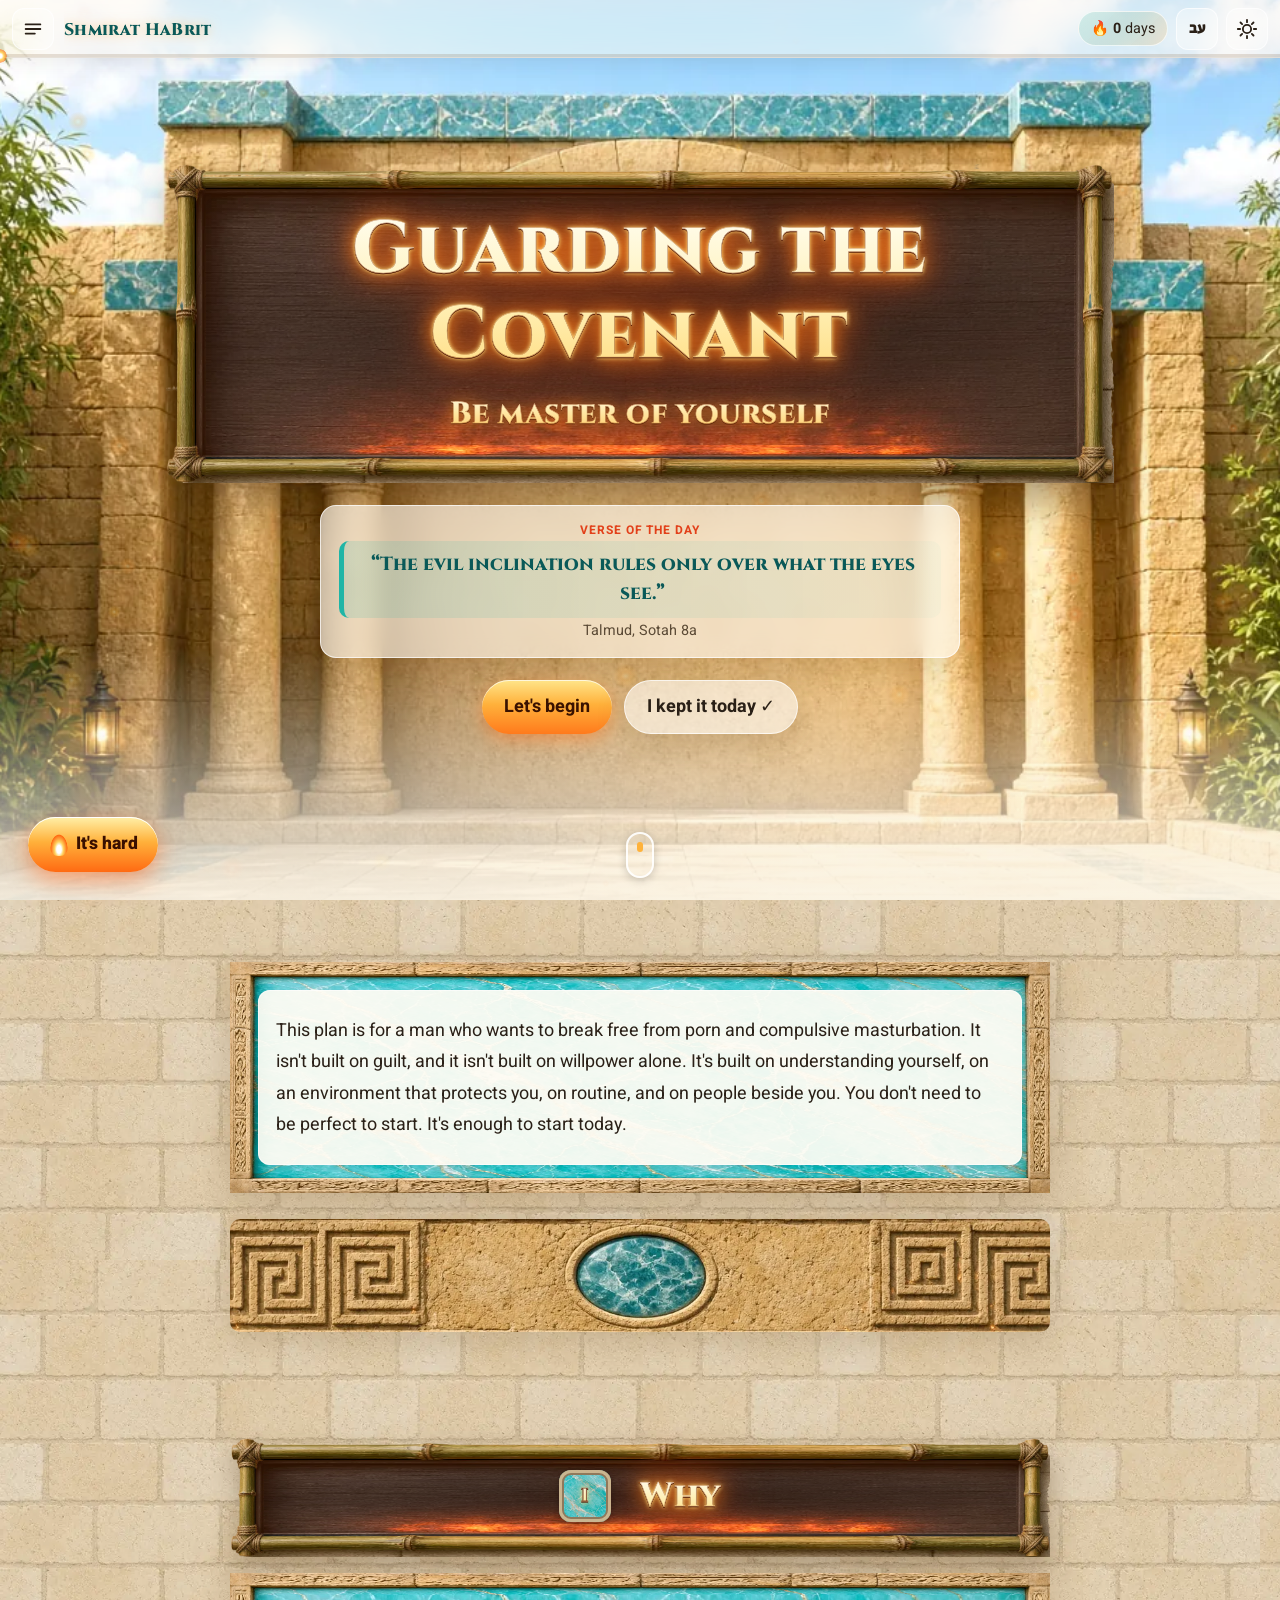
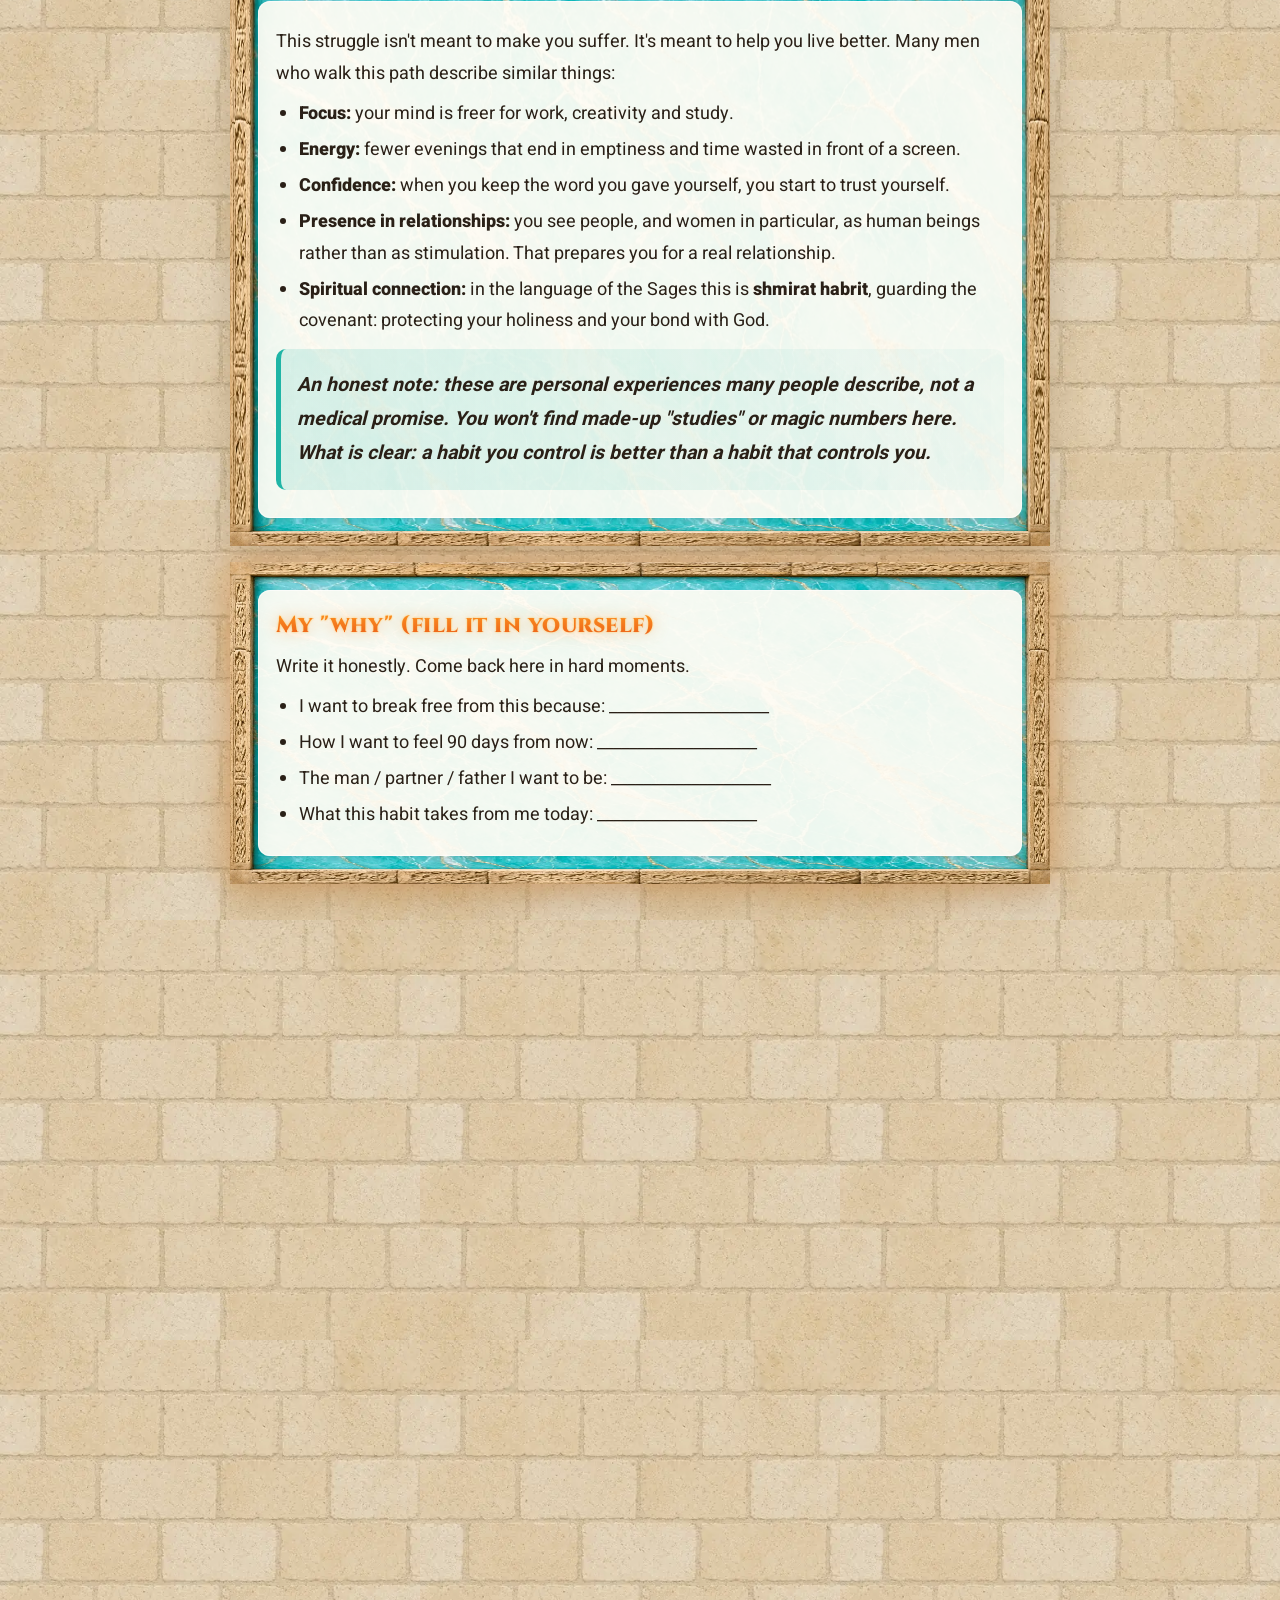
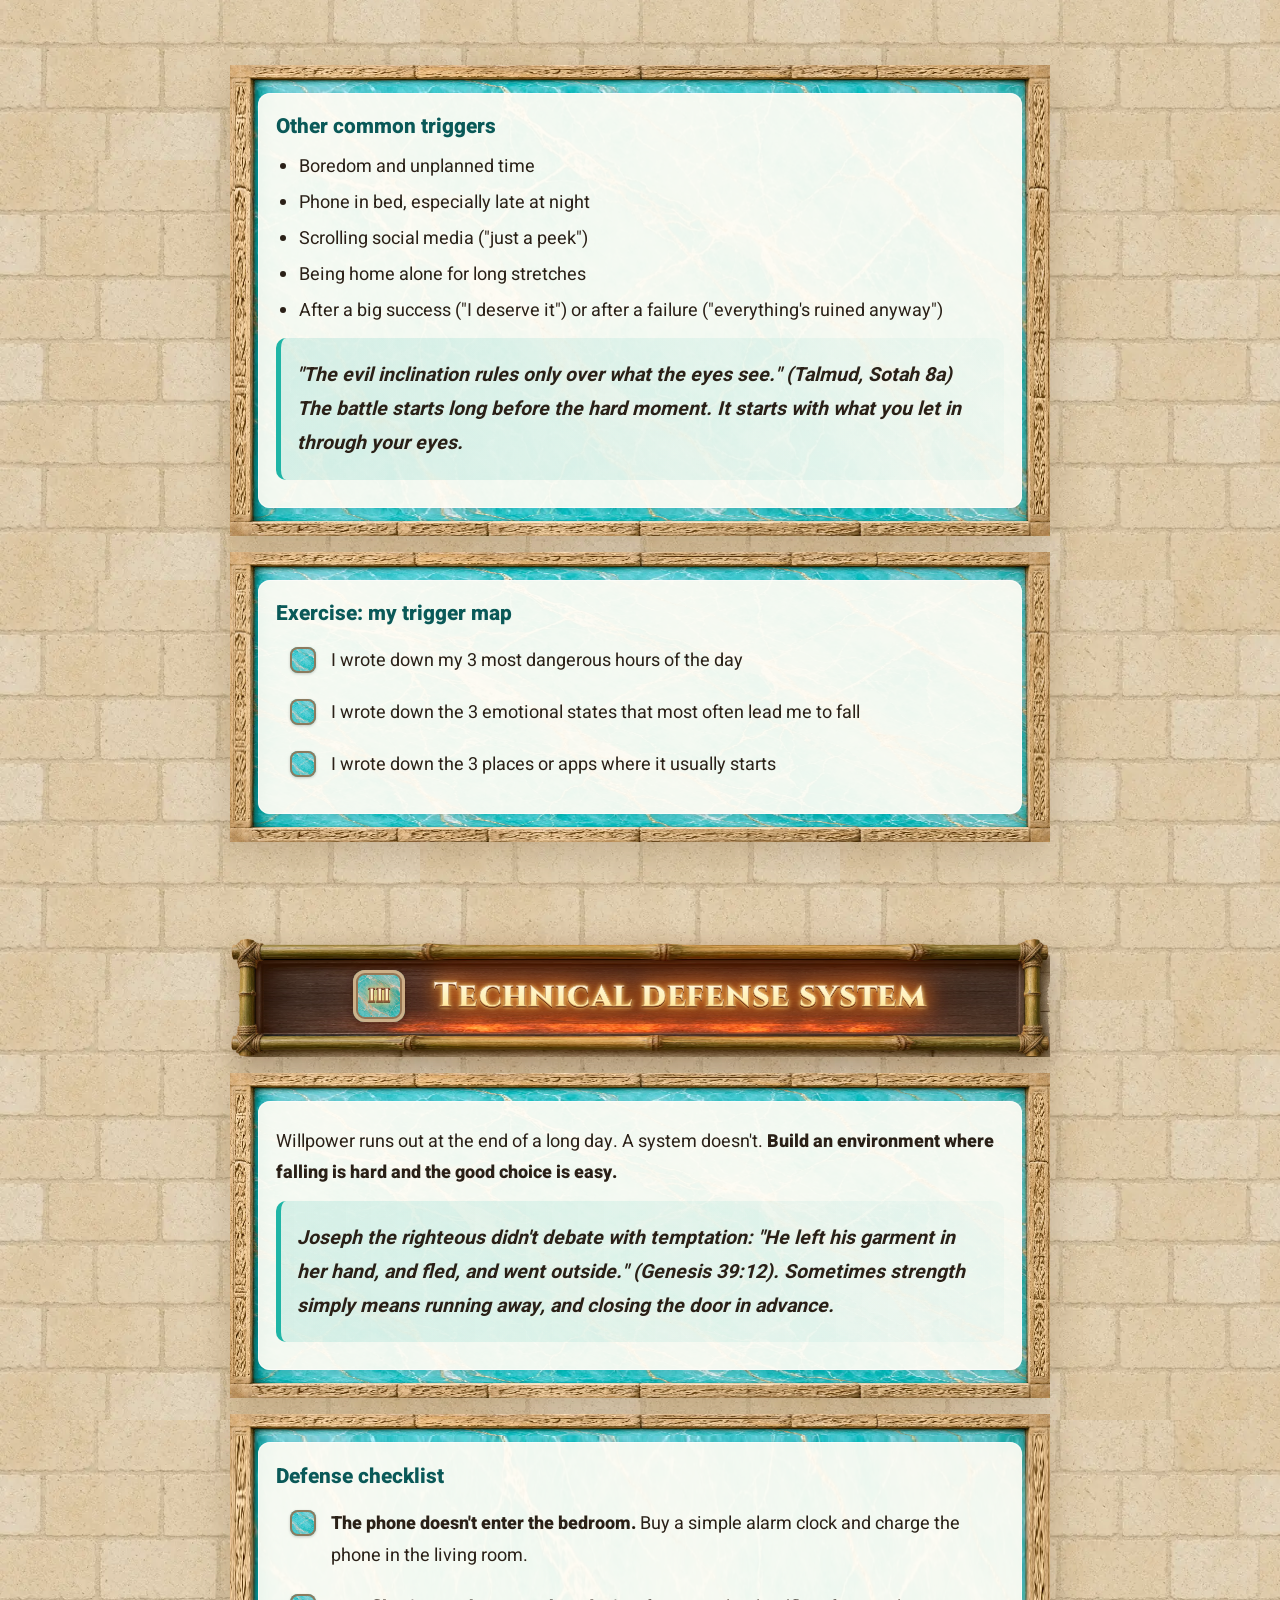
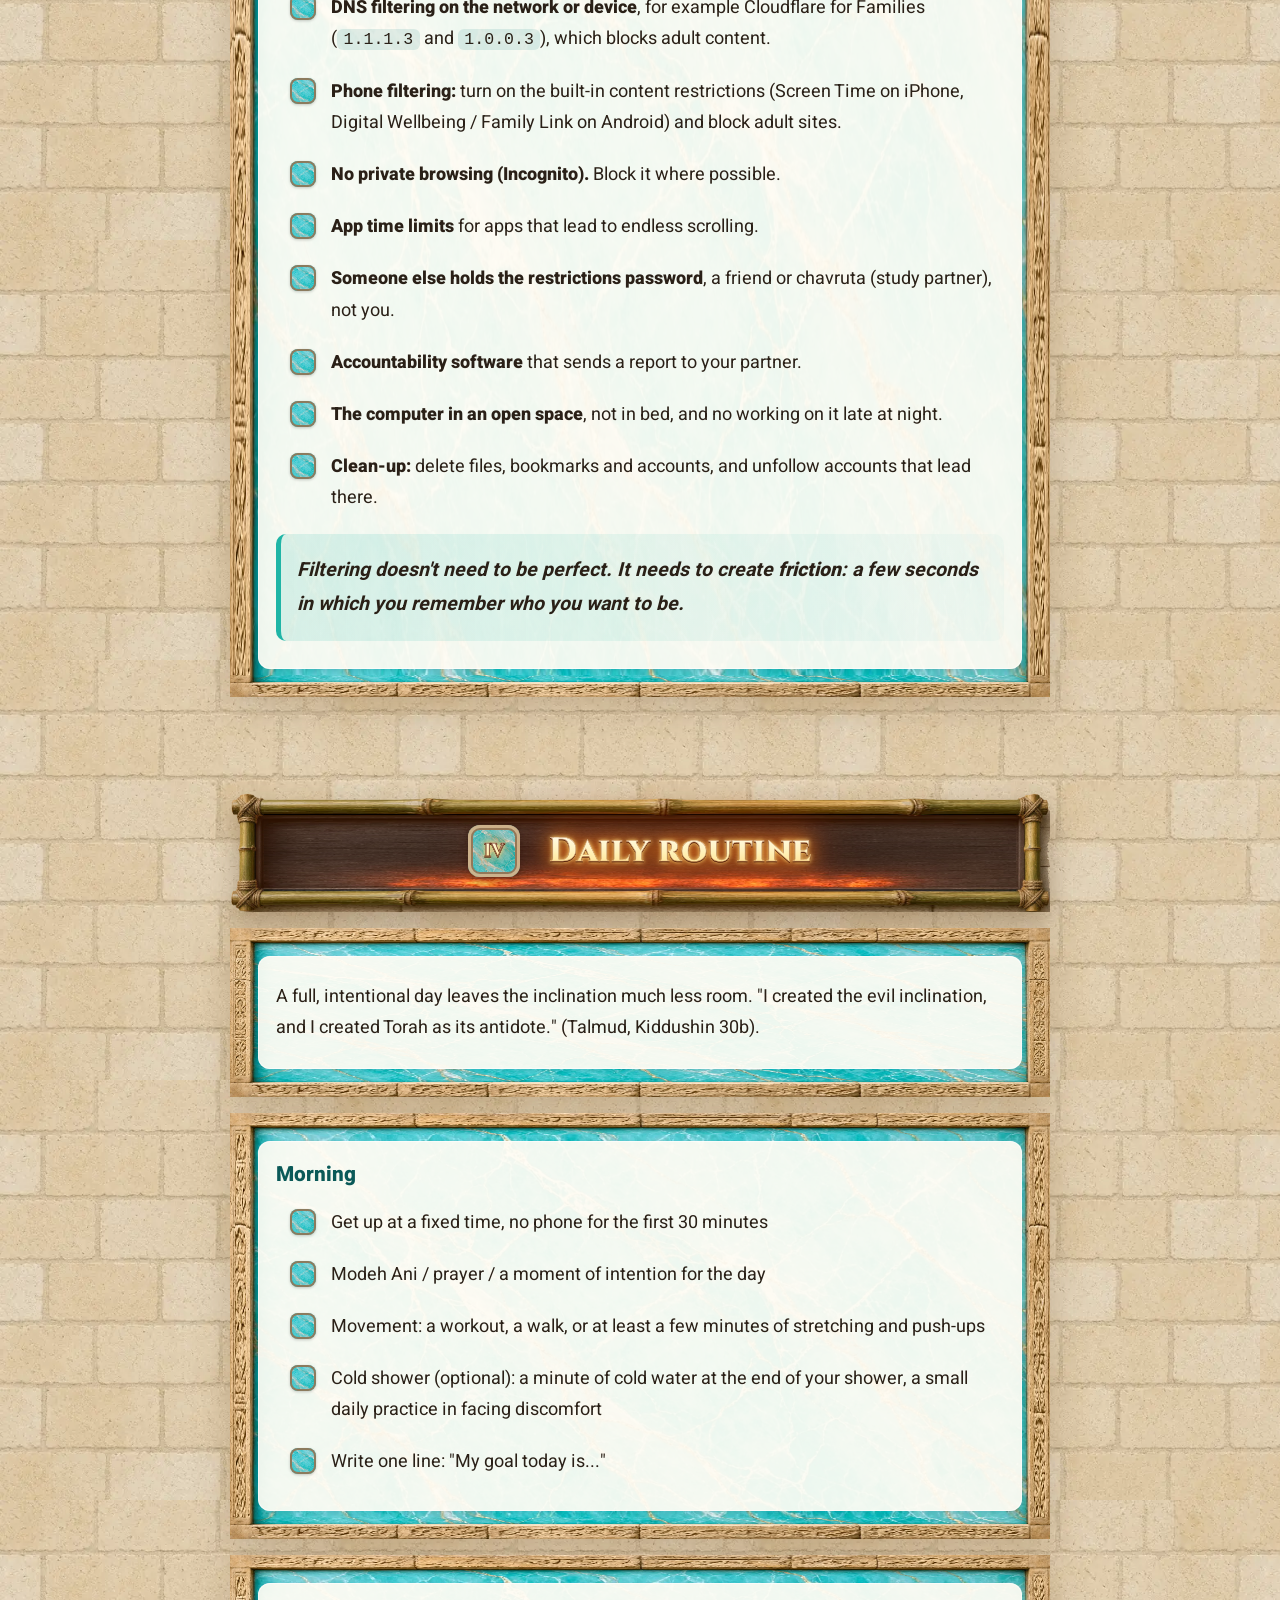
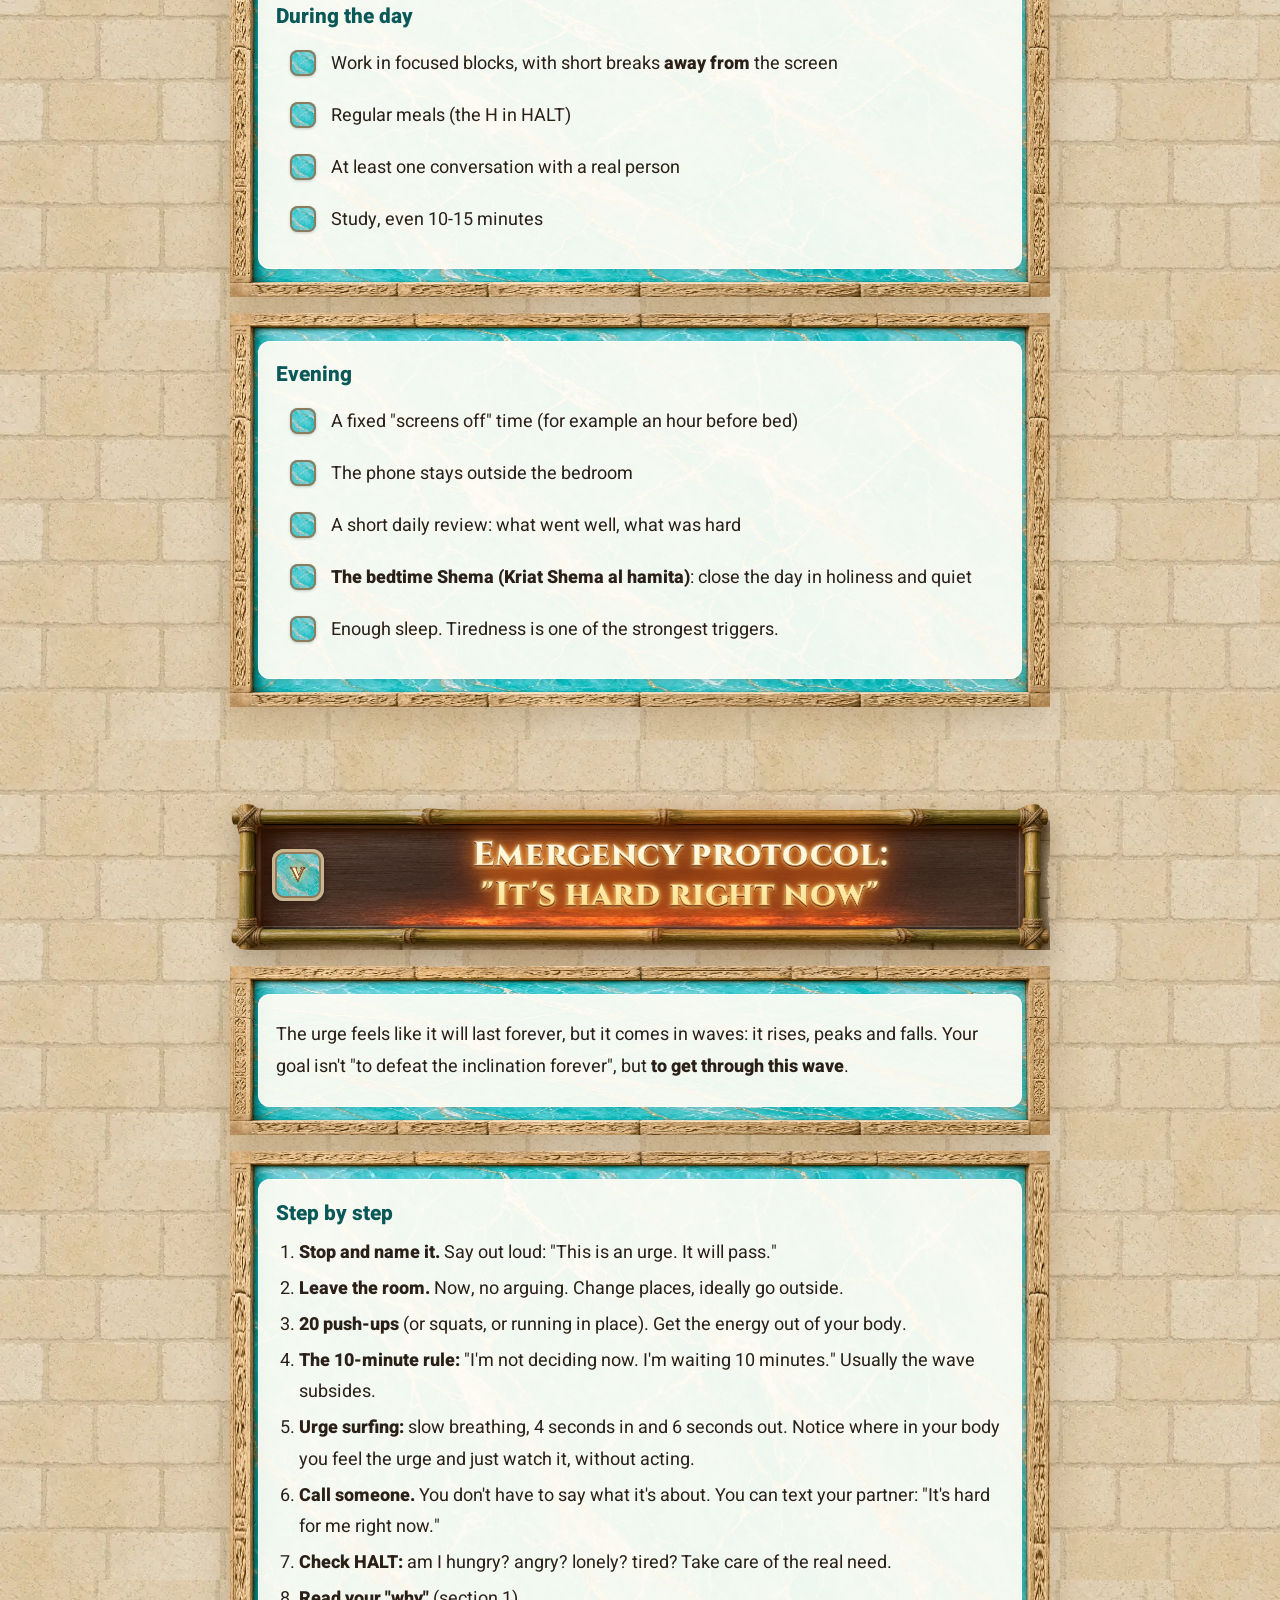
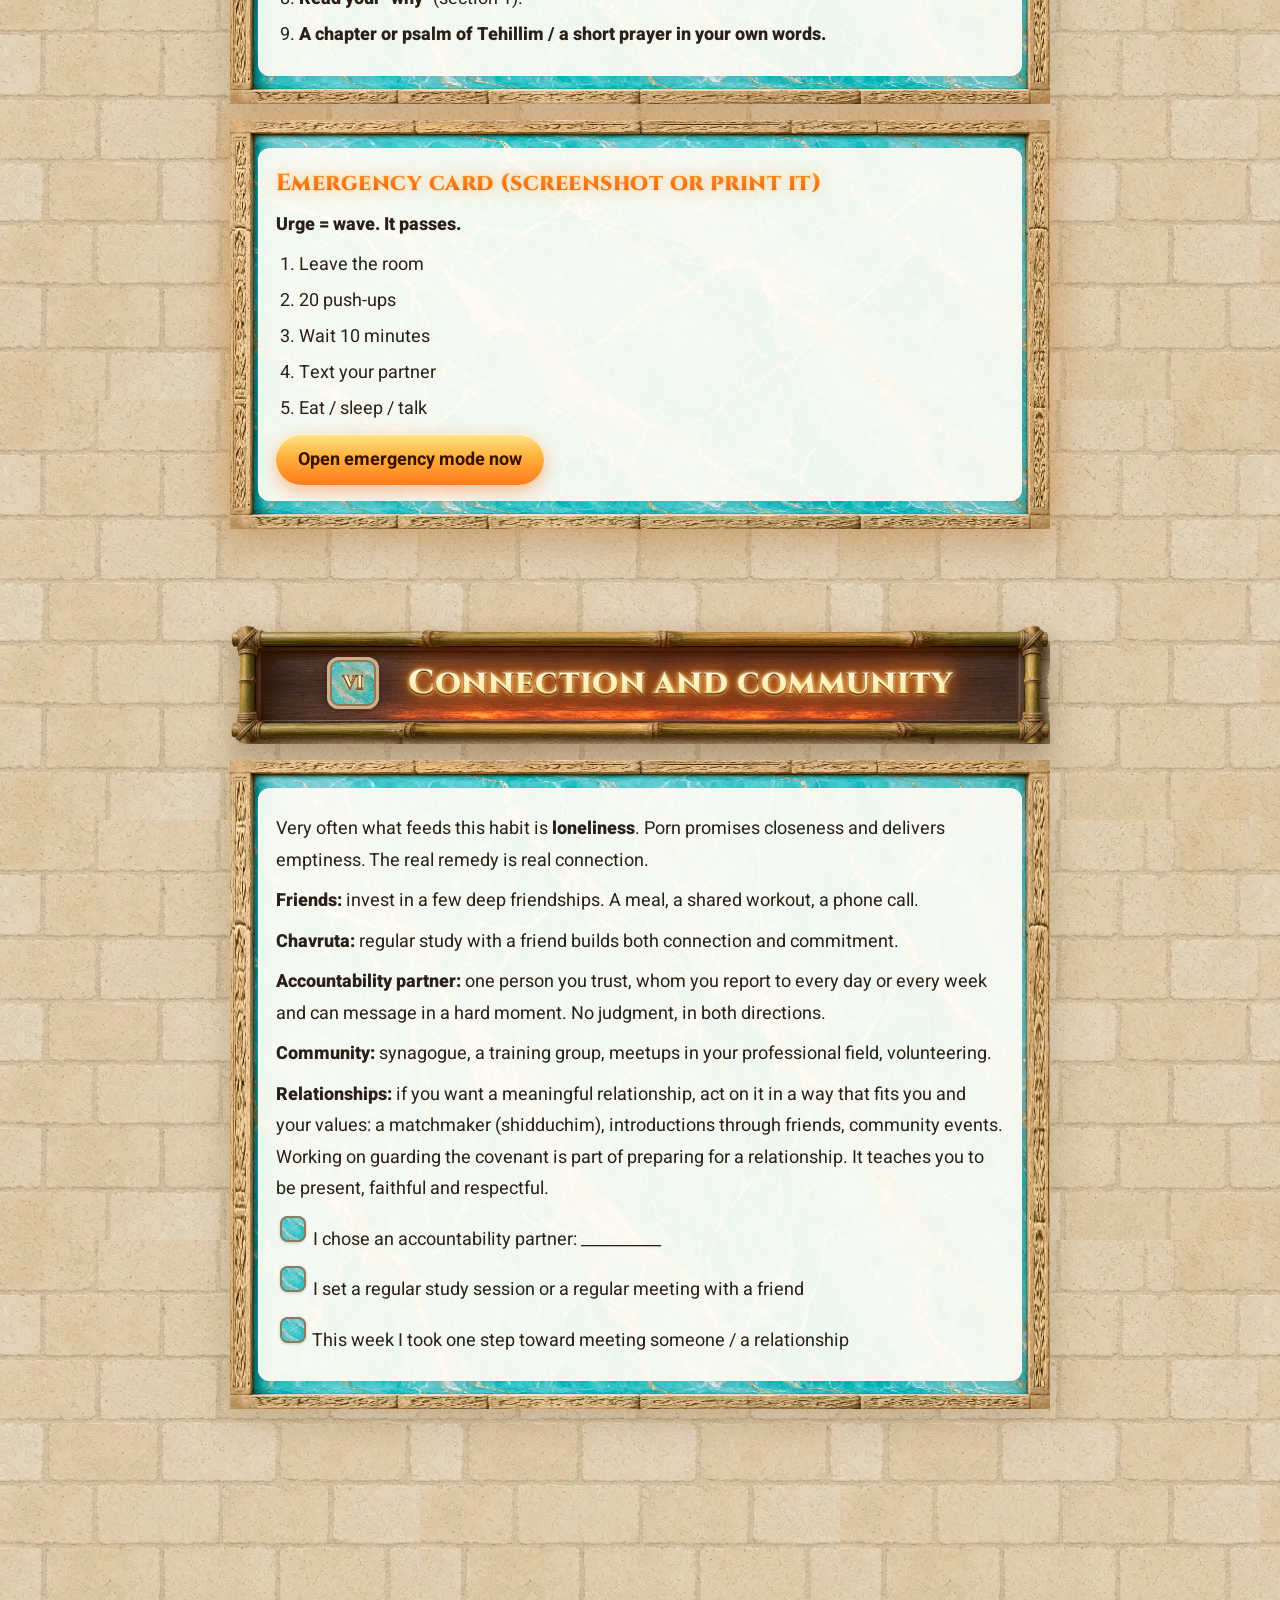
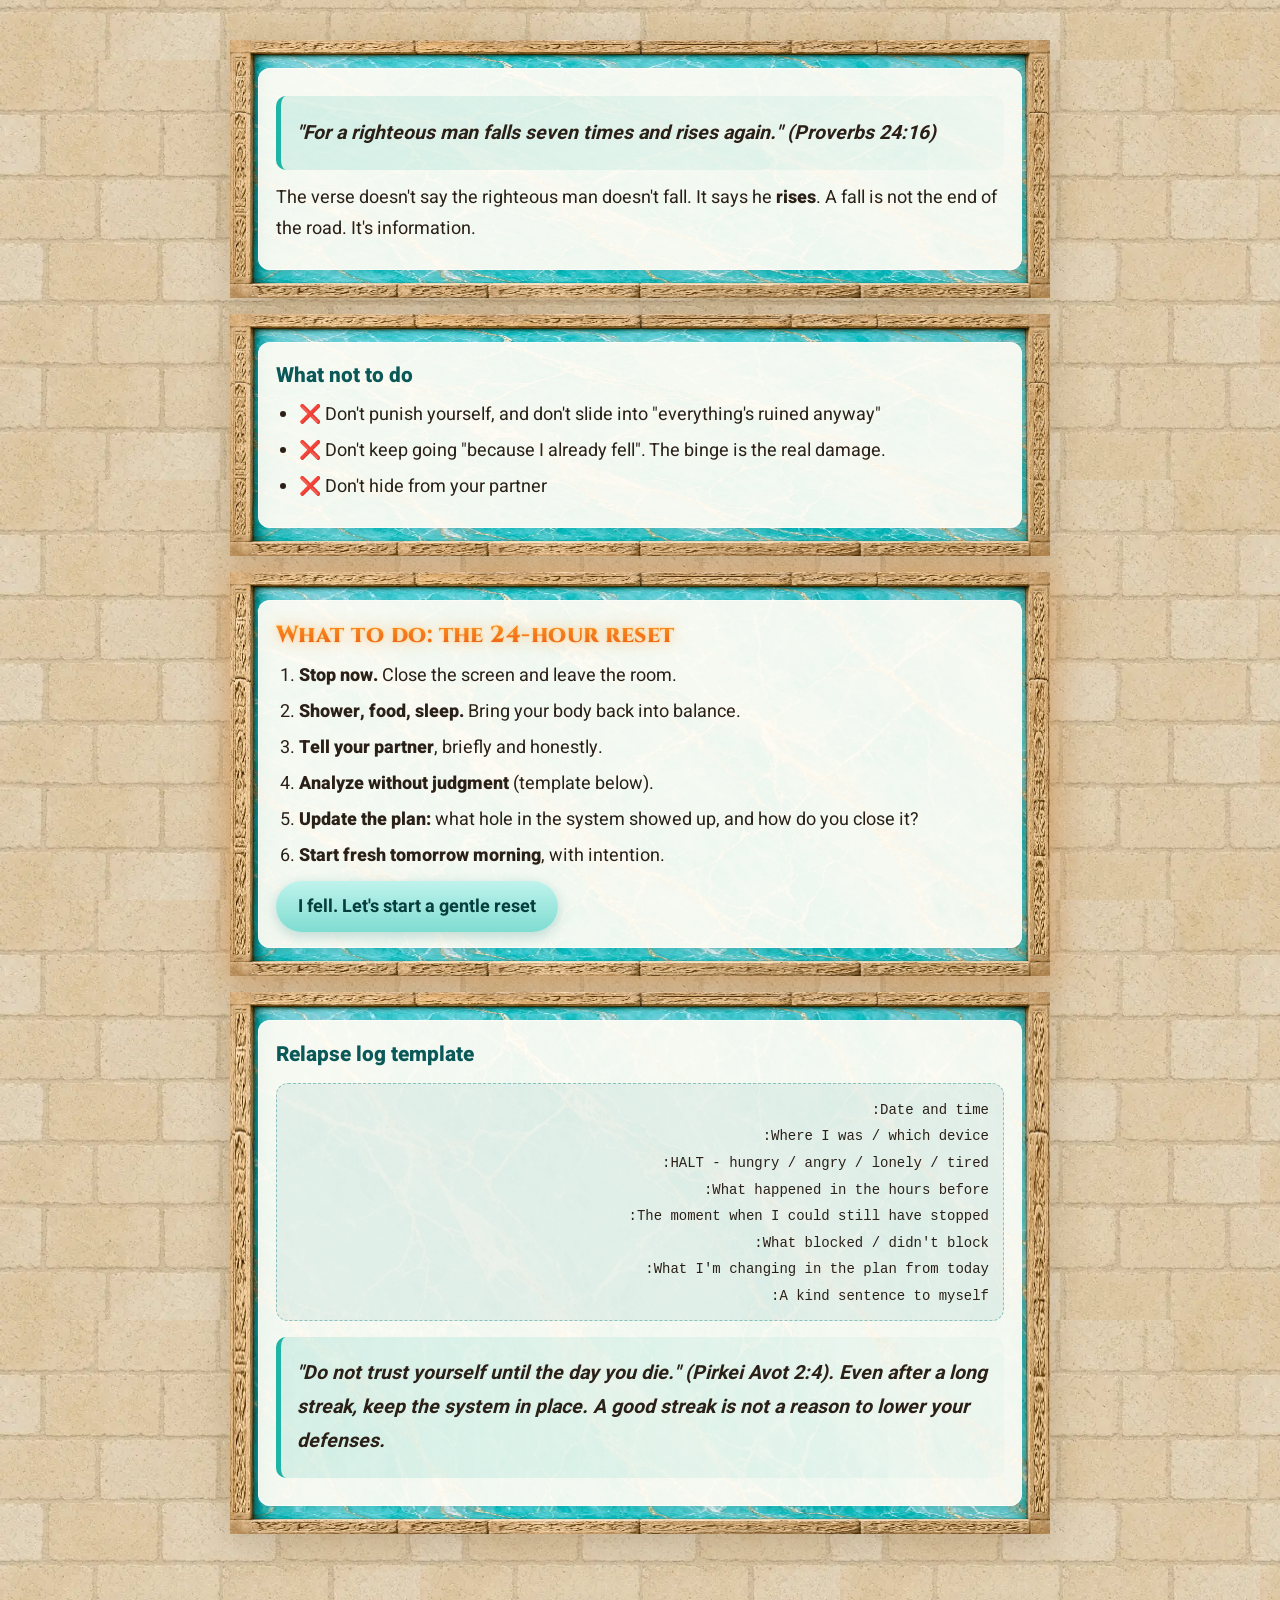
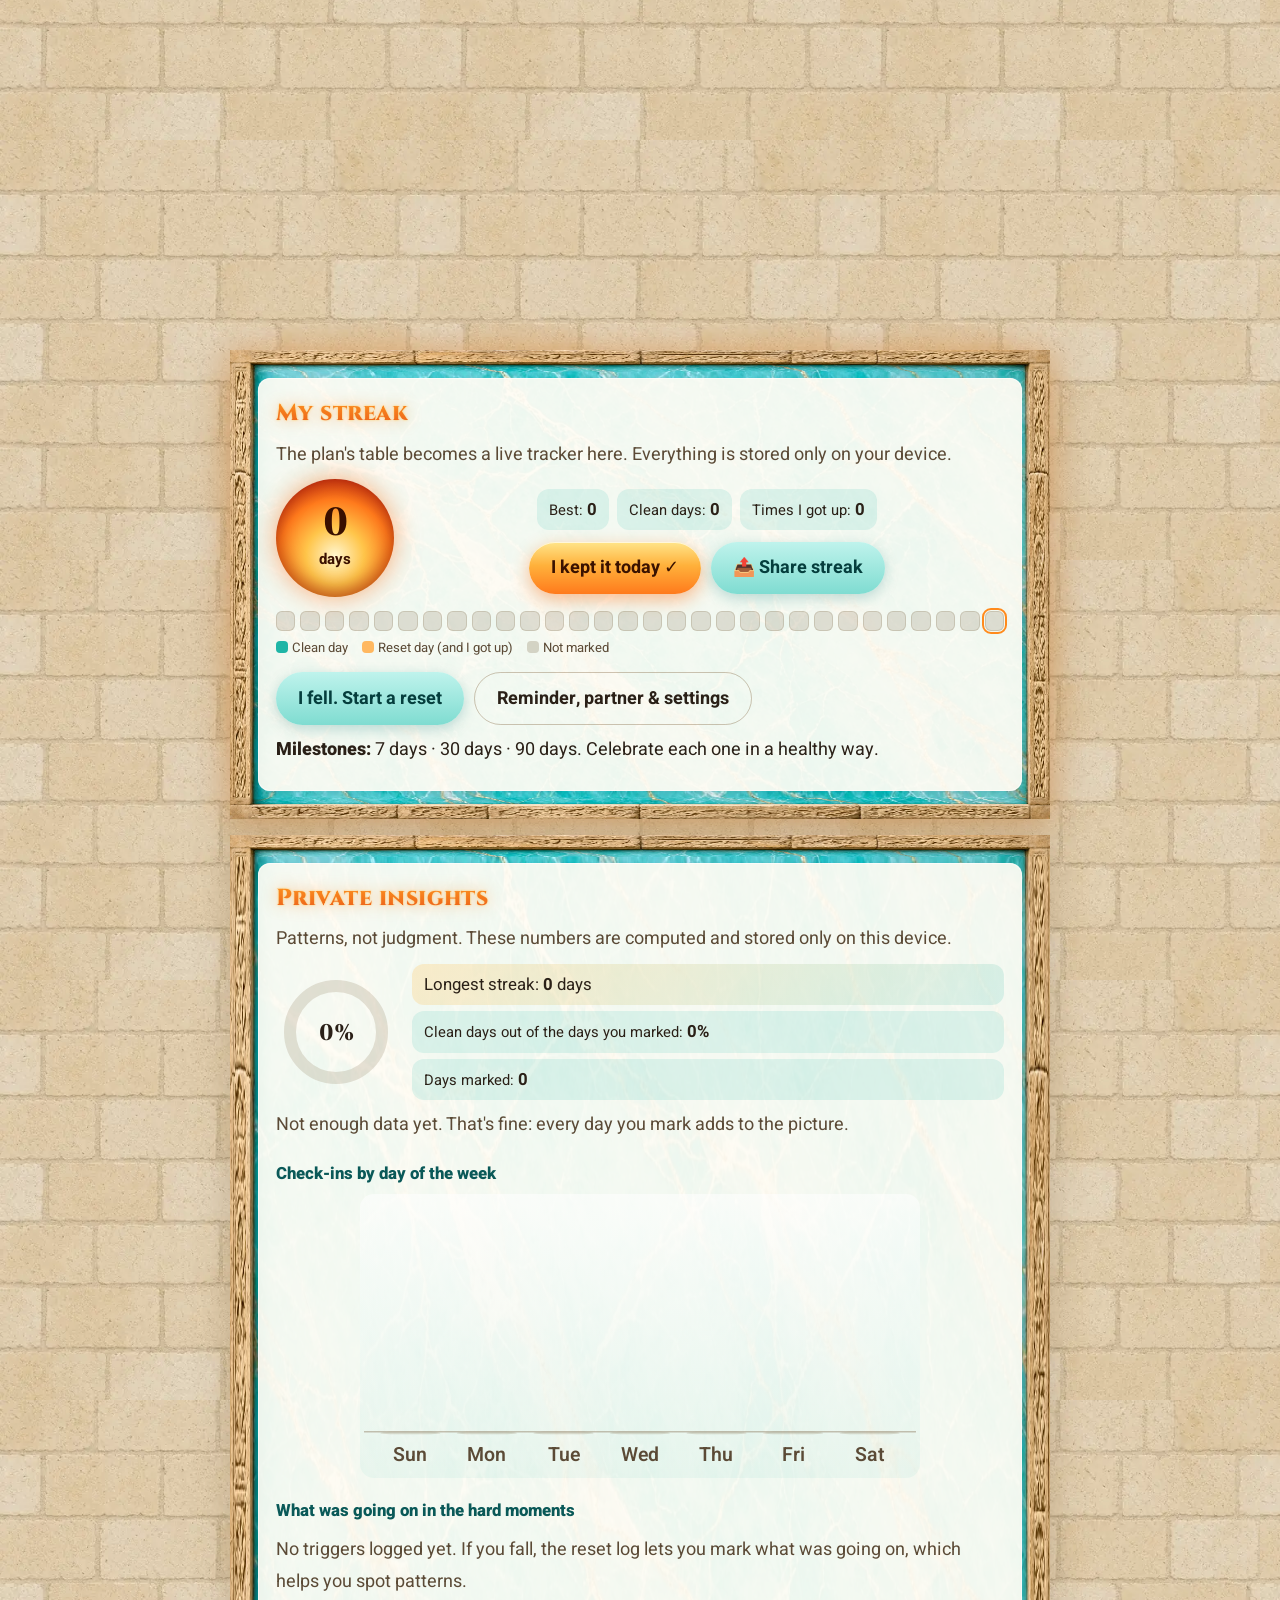
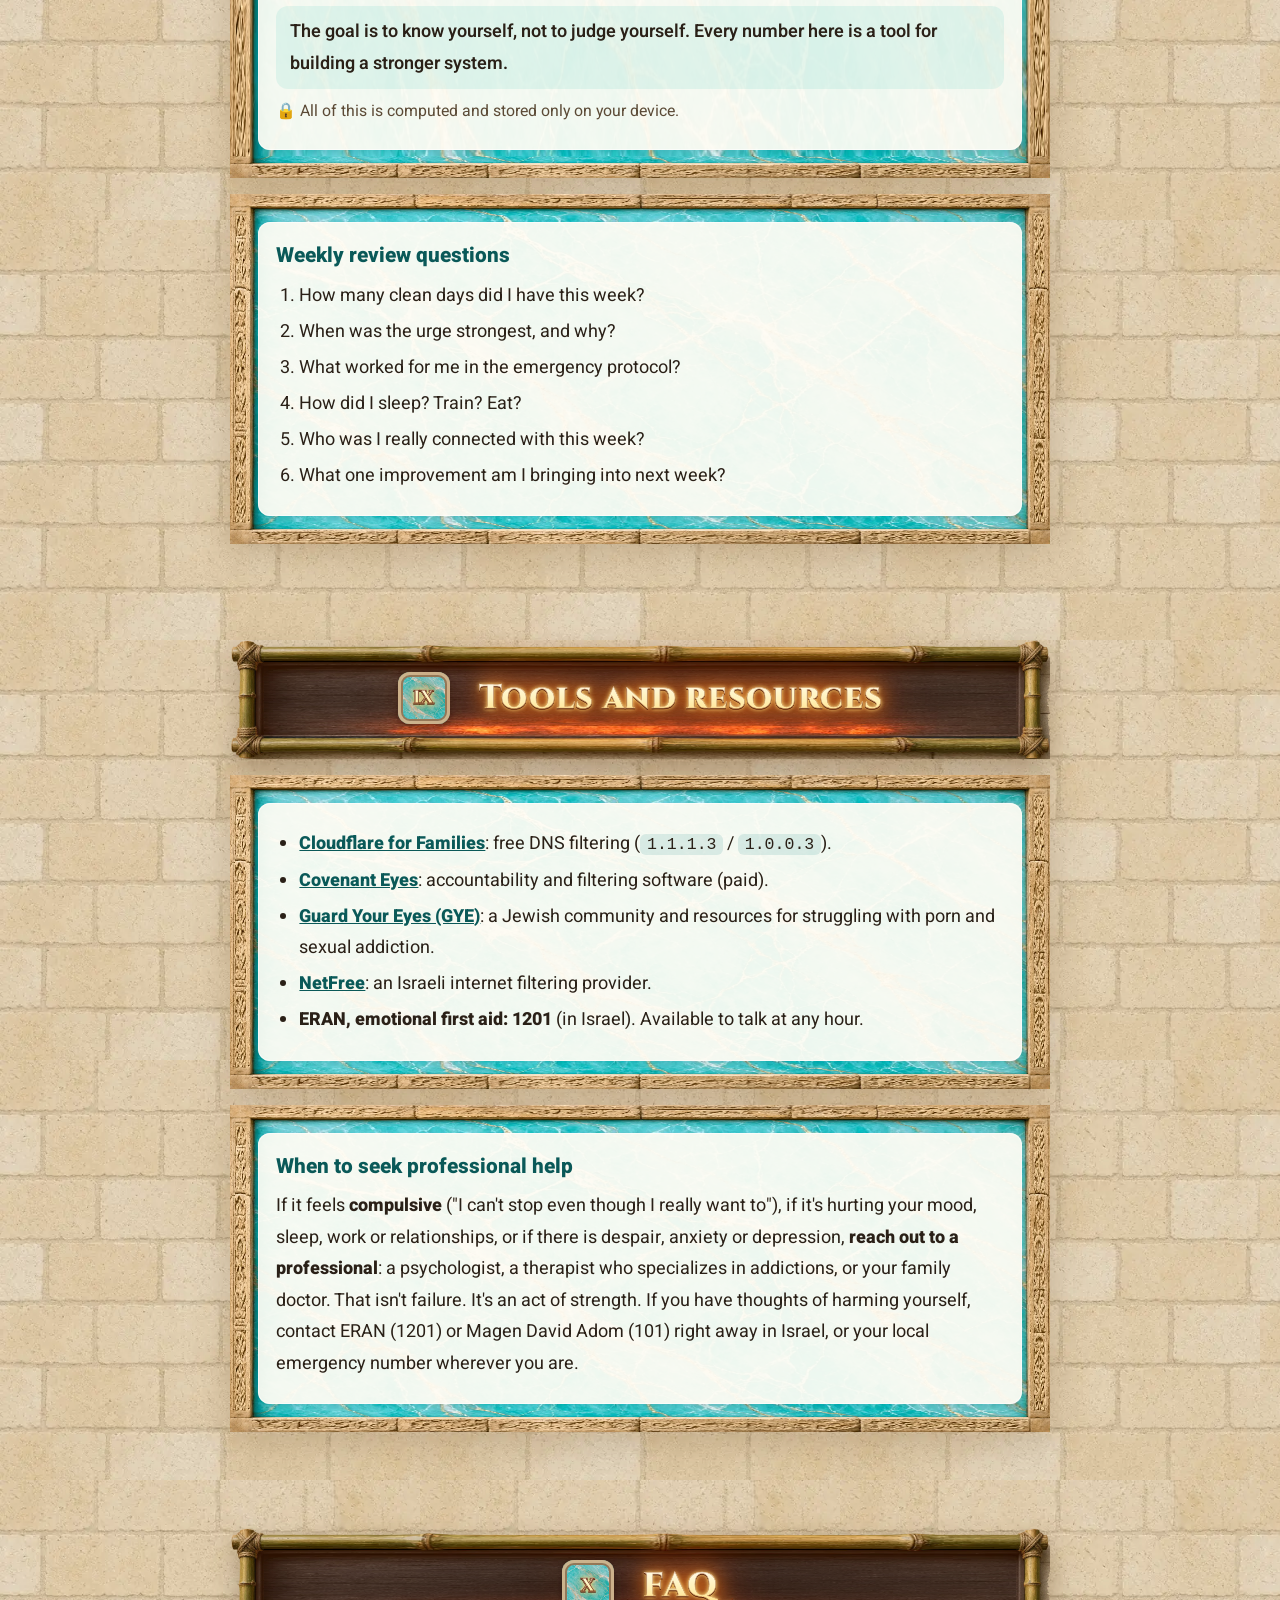
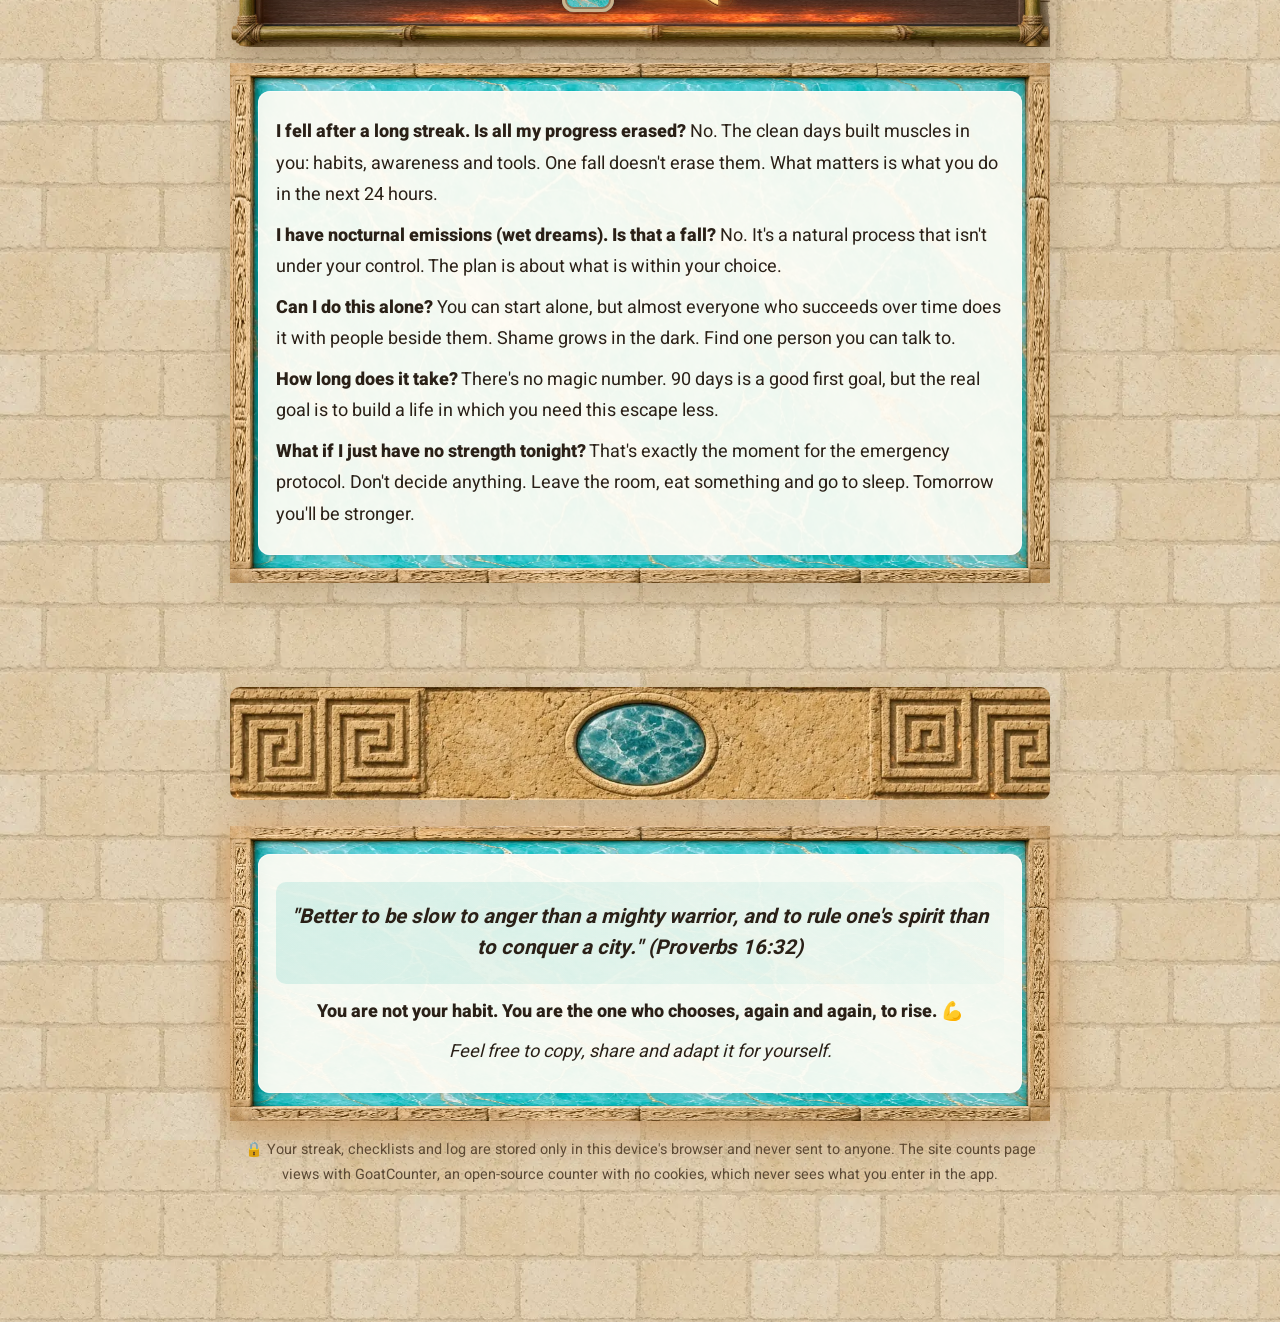
==== commit b5ab7b80: "Add GoatCounter page-view counter; update privacy statements (HE/EN); bump SW cache to v2.1.0" ====
--- a/index.html
+++ b/index.html
@@ -373,7 +373,7 @@
 </blockquote>
 <p><strong>אתה לא ההרגל שלך. אתה מי שבוחר, שוב ושוב, לקום.</strong> 💪</p>
 <p><em>מותר להעתיק, לשתף ולהתאים לעצמך.</em></p>
-</div></div><p class="privacy-note">🔒 האפליקציה לא שולחת שום מידע. הרצף, הצ׳קליסטים והיומן נשמרים רק בדפדפן של המכשיר הזה.</p></section>
+</div></div><p class="privacy-note">🔒 הרצף, הצ׳קליסטים והיומן נשמרים רק בדפדפן של המכשיר הזה ולא נשלחים לאף אחד. האתר סופר כניסות באמצעות GoatCounter, מונה בקוד פתוח וללא עוגיות, שלא רואה את מה שאתה כותב באפליקציה.</p></section>
 </div>
 </main>
 
@@ -654,7 +654,7 @@
 </blockquote>
 <p><strong>אתה לא ההרגל שלך. אתה מי שבוחר, שוב ושוב, לקום.</strong> 💪</p>
 <p><em>מותר להעתיק, לשתף ולהתאים לעצמך.</em></p>
-</div></div><p class="privacy-note">🔒 האפליקציה לא שולחת שום מידע. הרצף, הצ׳קליסטים והיומן נשמרים רק בדפדפן של המכשיר הזה.</p></section></template>
+</div></div><p class="privacy-note">🔒 הרצף, הצ׳קליסטים והיומן נשמרים רק בדפדפן של המכשיר הזה ולא נשלחים לאף אחד. האתר סופר כניסות באמצעות GoatCounter, מונה בקוד פתוח וללא עוגיות, שלא רואה את מה שאתה כותב באפליקציה.</p></section></template>
 <template id="tpl-en"><section class="chapter intro" id="intro" aria-label="Introduction">
 <div class="card reveal"><div class="card-inner lead"><p>This plan is for a man who wants to break free from porn and compulsive masturbation. It isn't built on guilt, and it isn't built on willpower alone. It's built on understanding yourself, on an environment that protects you, on routine, and on people beside you.
 You don't need to be perfect to start. It's enough to start today.</p>
@@ -932,7 +932,7 @@
 </blockquote>
 <p><strong>You are not your habit. You are the one who chooses, again and again, to rise.</strong> 💪</p>
 <p><em>Feel free to copy, share and adapt it for yourself.</em></p>
-</div></div><p class="privacy-note">🔒 This app sends no data anywhere. Your streak, checklists and log are stored only in this device's browser.</p></section></template>
+</div></div><p class="privacy-note">🔒 Your streak, checklists and log are stored only in this device's browser and never sent to anyone. The site counts page views with GoatCounter, an open-source counter with no cookies, which never sees what you enter in the app.</p></section></template>
 <template id="tpl-nav-he"><li><a href="#ch-1" data-nav="1"><span class="nav-num">א׳</span>למה</a></li>
 <li><a href="#ch-2" data-nav="2"><span class="nav-num">ב׳</span>הבנת הדחף</a></li>
 <li><a href="#ch-3" data-nav="3"><span class="nav-num">ג׳</span>מערכת הגנה טכנית</a></li>
@@ -1090,11 +1090,11 @@
       <legend data-i18n="rem_title">תזכורת ערב</legend>
       <label class="switch"><input type="checkbox" id="rem-on"><span data-i18n="rem_on">להזכיר לי לעשות צ׳ק-אין</span></label>
       <label class="field"><span data-i18n="rem_time">שעה:</span><input type="time" id="rem-time" value="21:30"></label>
-      <p class="muted small" data-i18n="rem_note">התזכורת מופיעה כשהאפליקציה פתוחה או פועלת ברקע בדפדפן (אין שרת ואין שליחת מידע). בחלק מהמכשירים צריך להתקין את האפליקציה למסך הבית.</p>
+      <p class="muted small" data-i18n="rem_note">התזכורת מופיעה כשהאפליקציה פתוחה או פועלת ברקע בדפדפן (היא פועלת מקומית במכשיר, בלי שליחת מידע). בחלק מהמכשירים צריך להתקין את האפליקציה למסך הבית.</p>
     </fieldset>
     <fieldset>
       <legend data-i18n="data_title">הנתונים שלך</legend>
-      <p class="muted small" data-i18n="data_note">הכל נשמר רק במכשיר הזה (localStorage). שום דבר לא נשלח לשום מקום.</p>
+      <p class="muted small" data-i18n="data_note">הכל נשמר רק במכשיר הזה (localStorage) ולא נשלח לאף אחד. האתר משתמש ב-GoatCounter, מונה כניסות בקוד פתוח וללא עוגיות. הוא סופר רק צפיות בדף (עמוד, מדינה, מקור הגעה, סוג דפדפן וגודל מסך), לא עוקב אחרי אנשים באתרים אחרים ולא רואה את מה שאתה מזין באפליקציה.</p>
       <div class="sheet-btns">
         <button class="btn btn-soft" type="button" id="export-btn" data-i18n="export">ייצוא גיבוי (JSON)</button>
         <label class="btn btn-soft file-btn"><span data-i18n="import">ייבוא גיבוי</span><input type="file" id="import-file" accept="application/json" hidden></label>
@@ -1108,5 +1108,7 @@
 <div class="toast" id="toast" role="status" aria-live="polite"></div>
 <script src="js/i18n.js" defer></script>
 <script src="js/app.js" defer></script>
+<!-- GoatCounter: privacy-friendly page-view counter (no cookies) -->
+<script data-goatcounter="https://klanfer-sites.goatcounter.com/count" async src="https://gc.zgo.at/count.js"></script>
 </body>
 </html>
